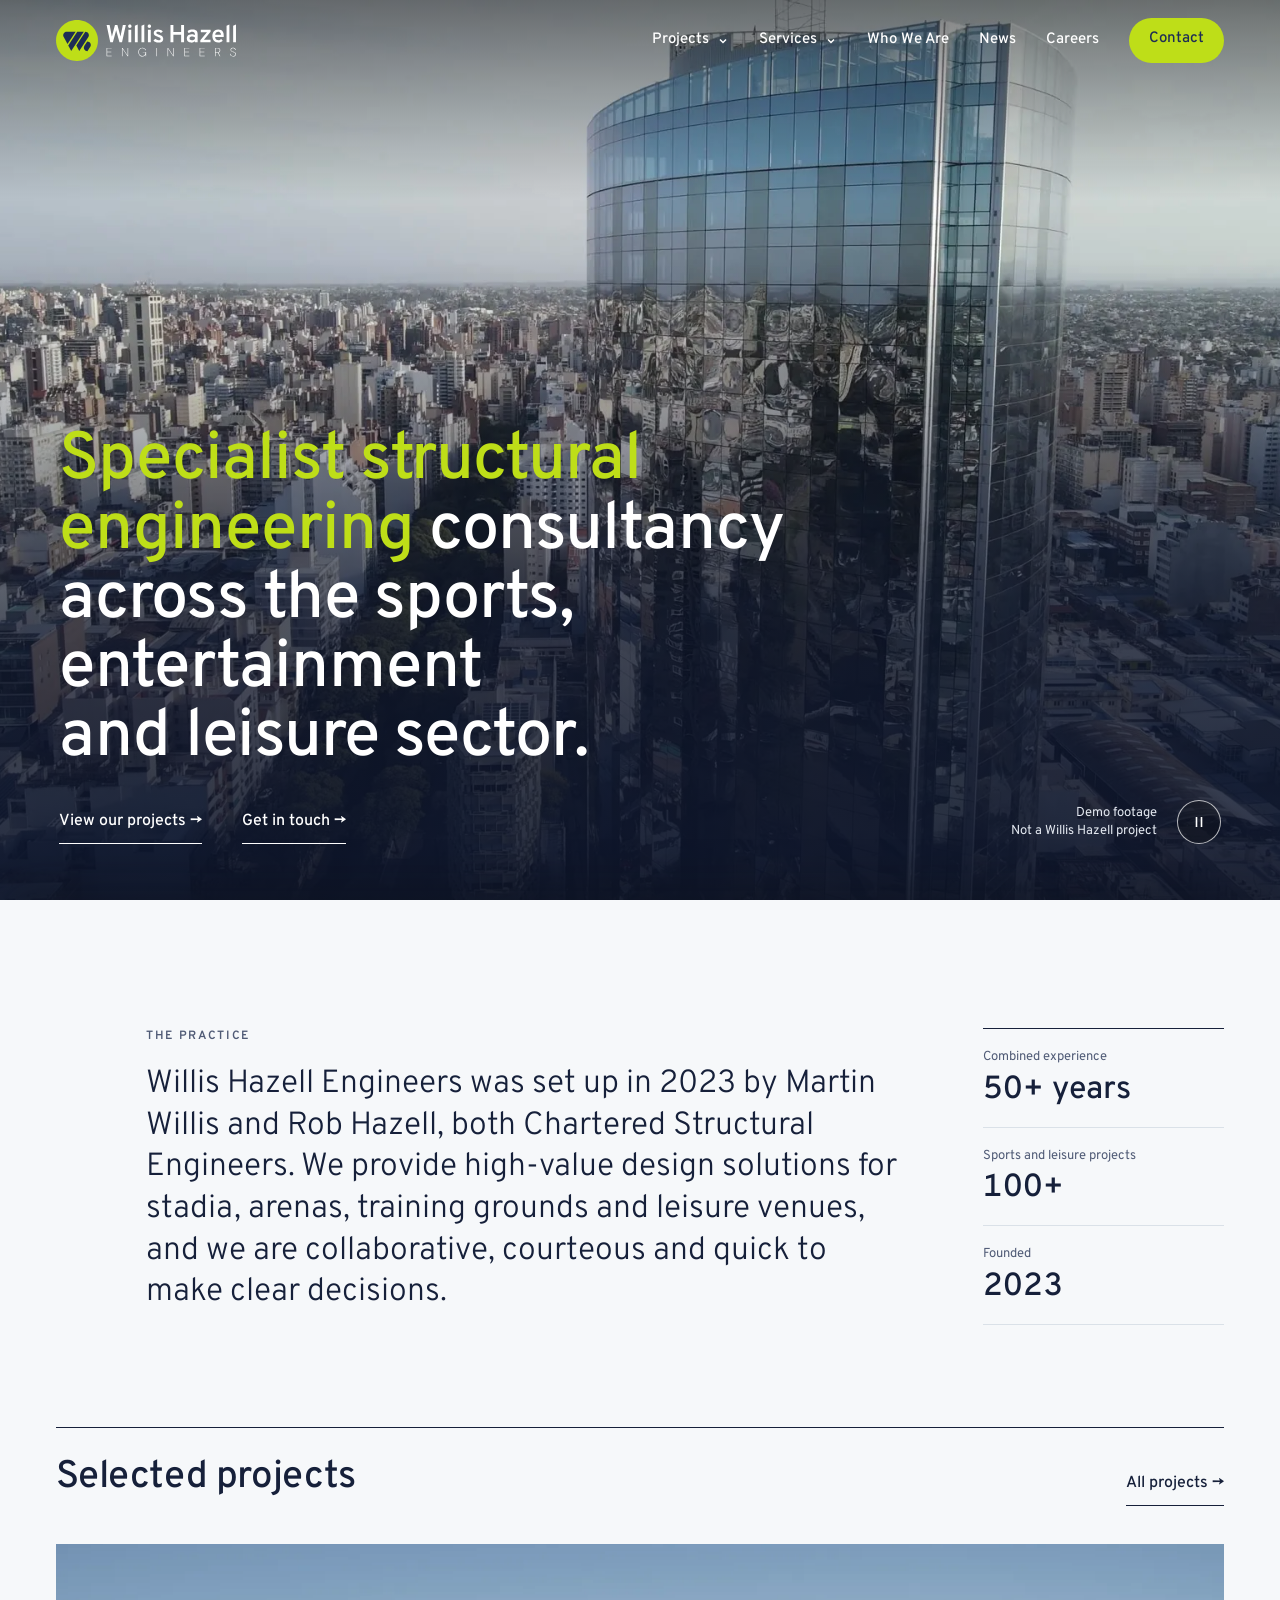
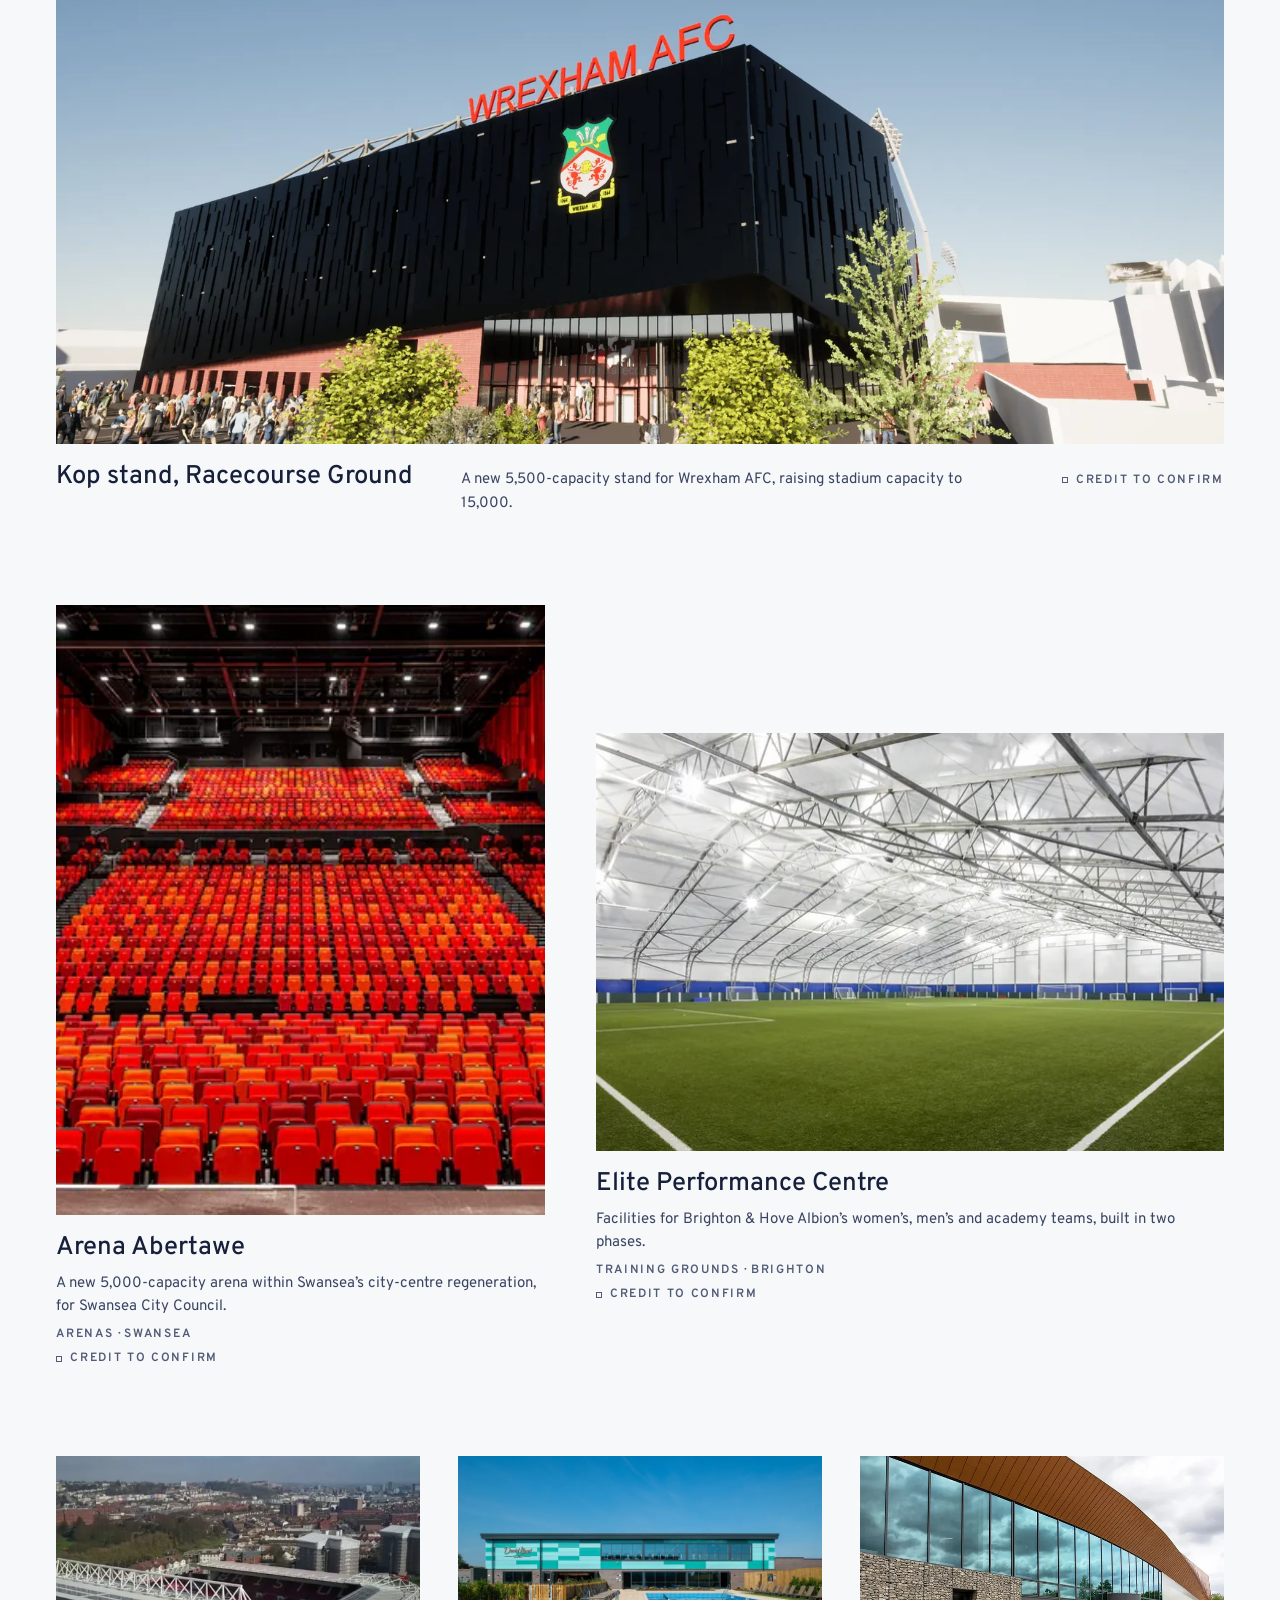
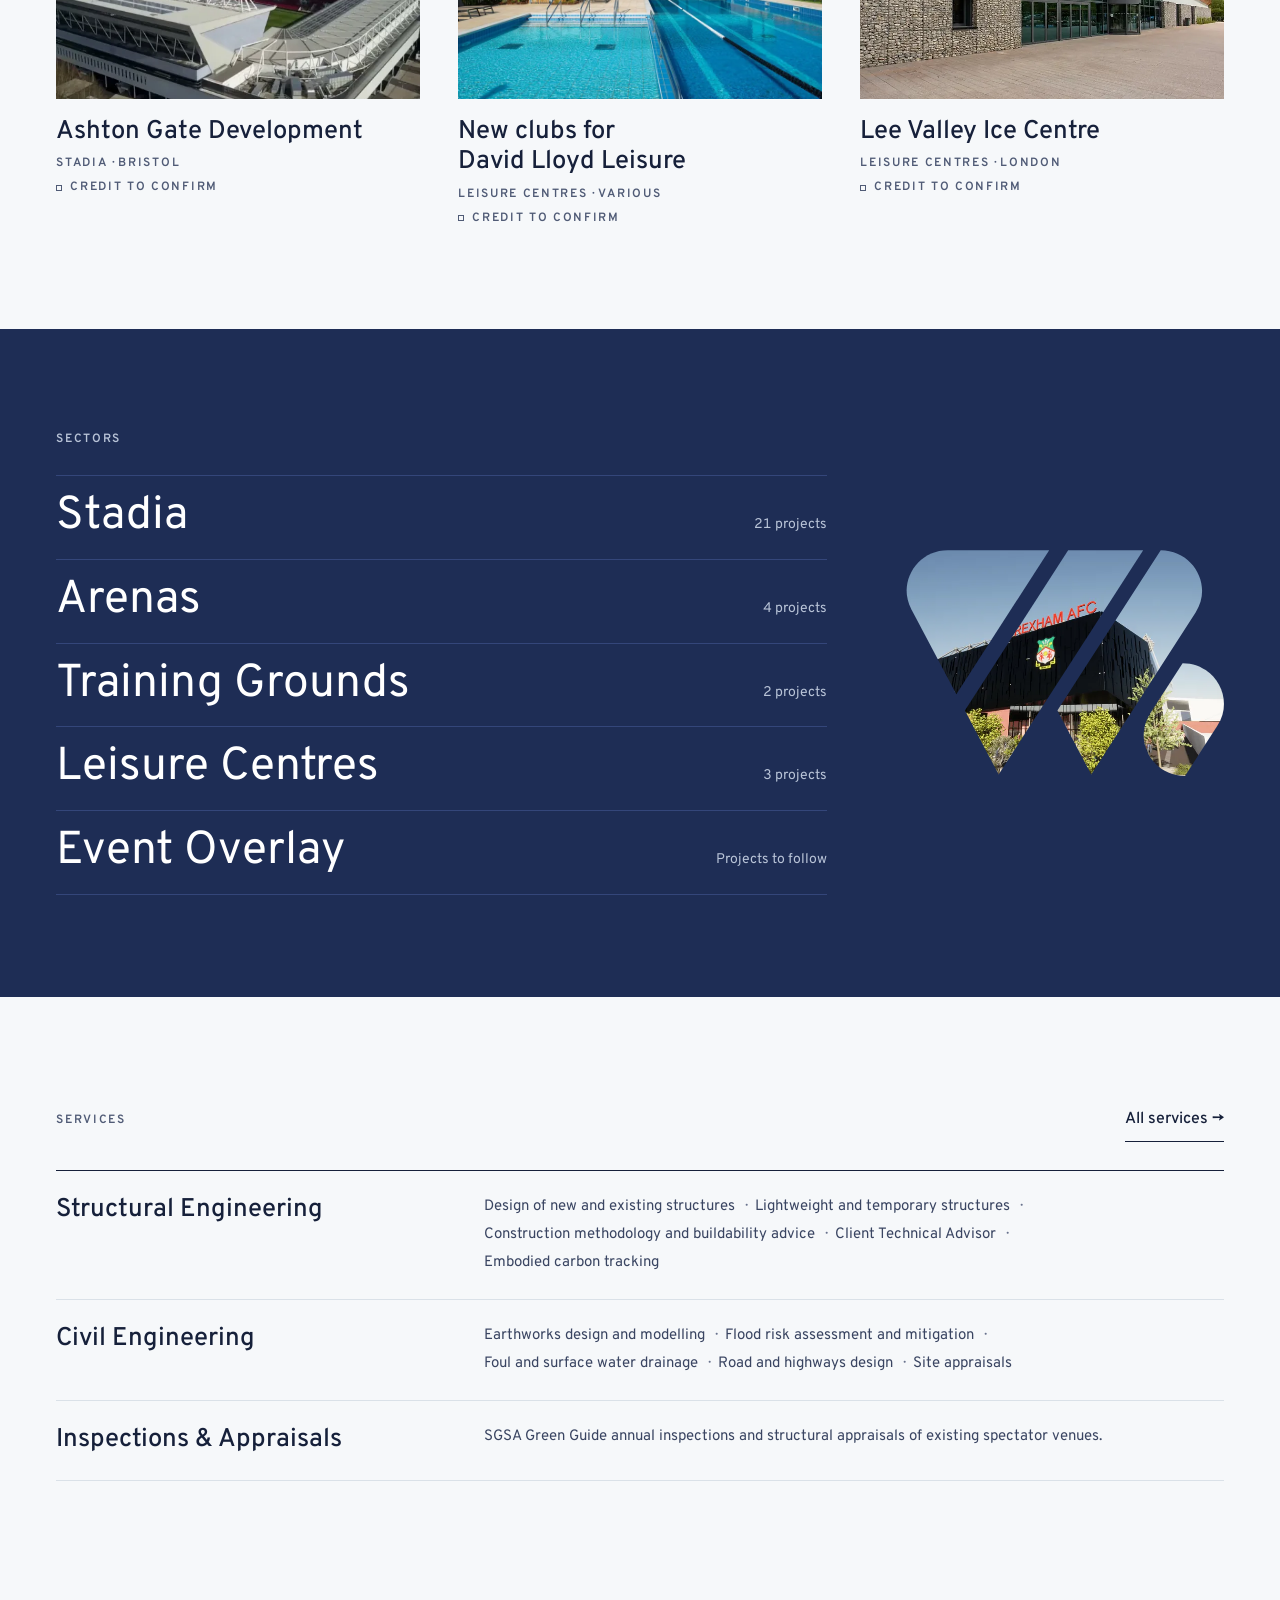
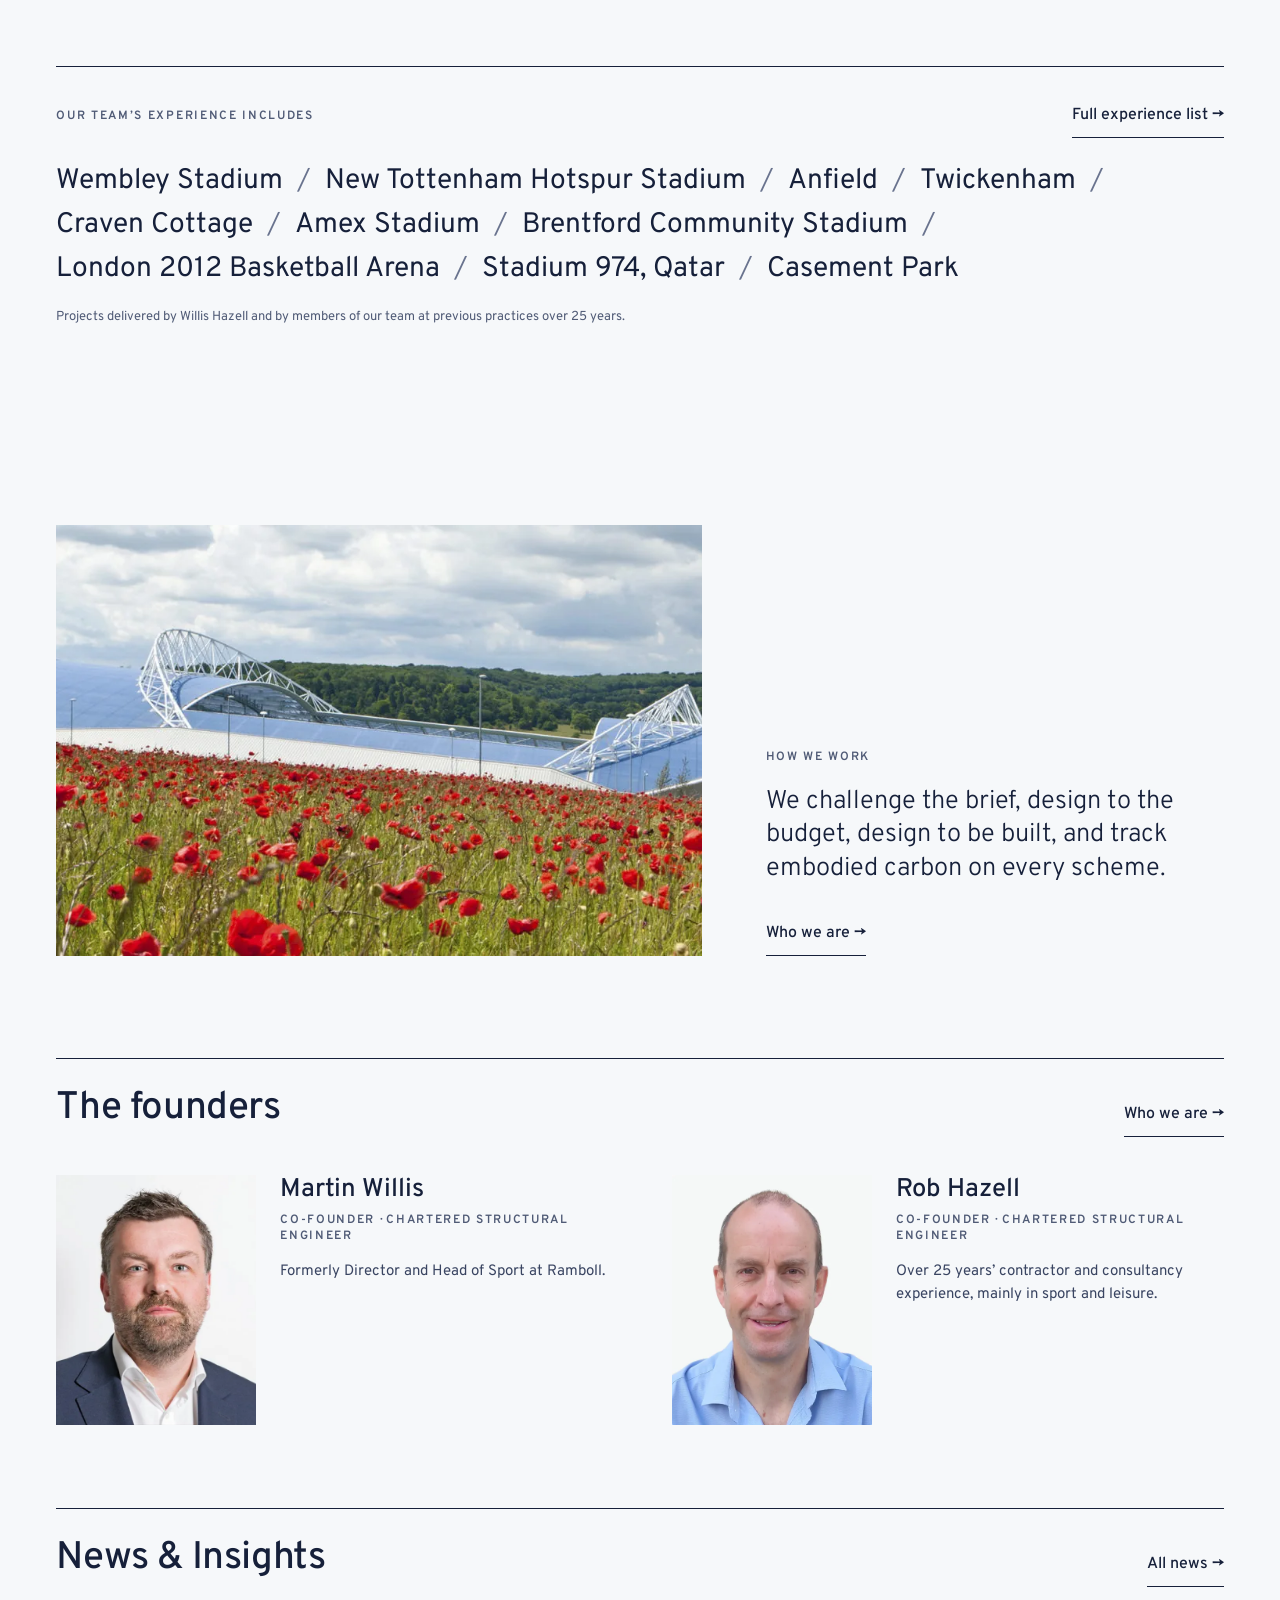
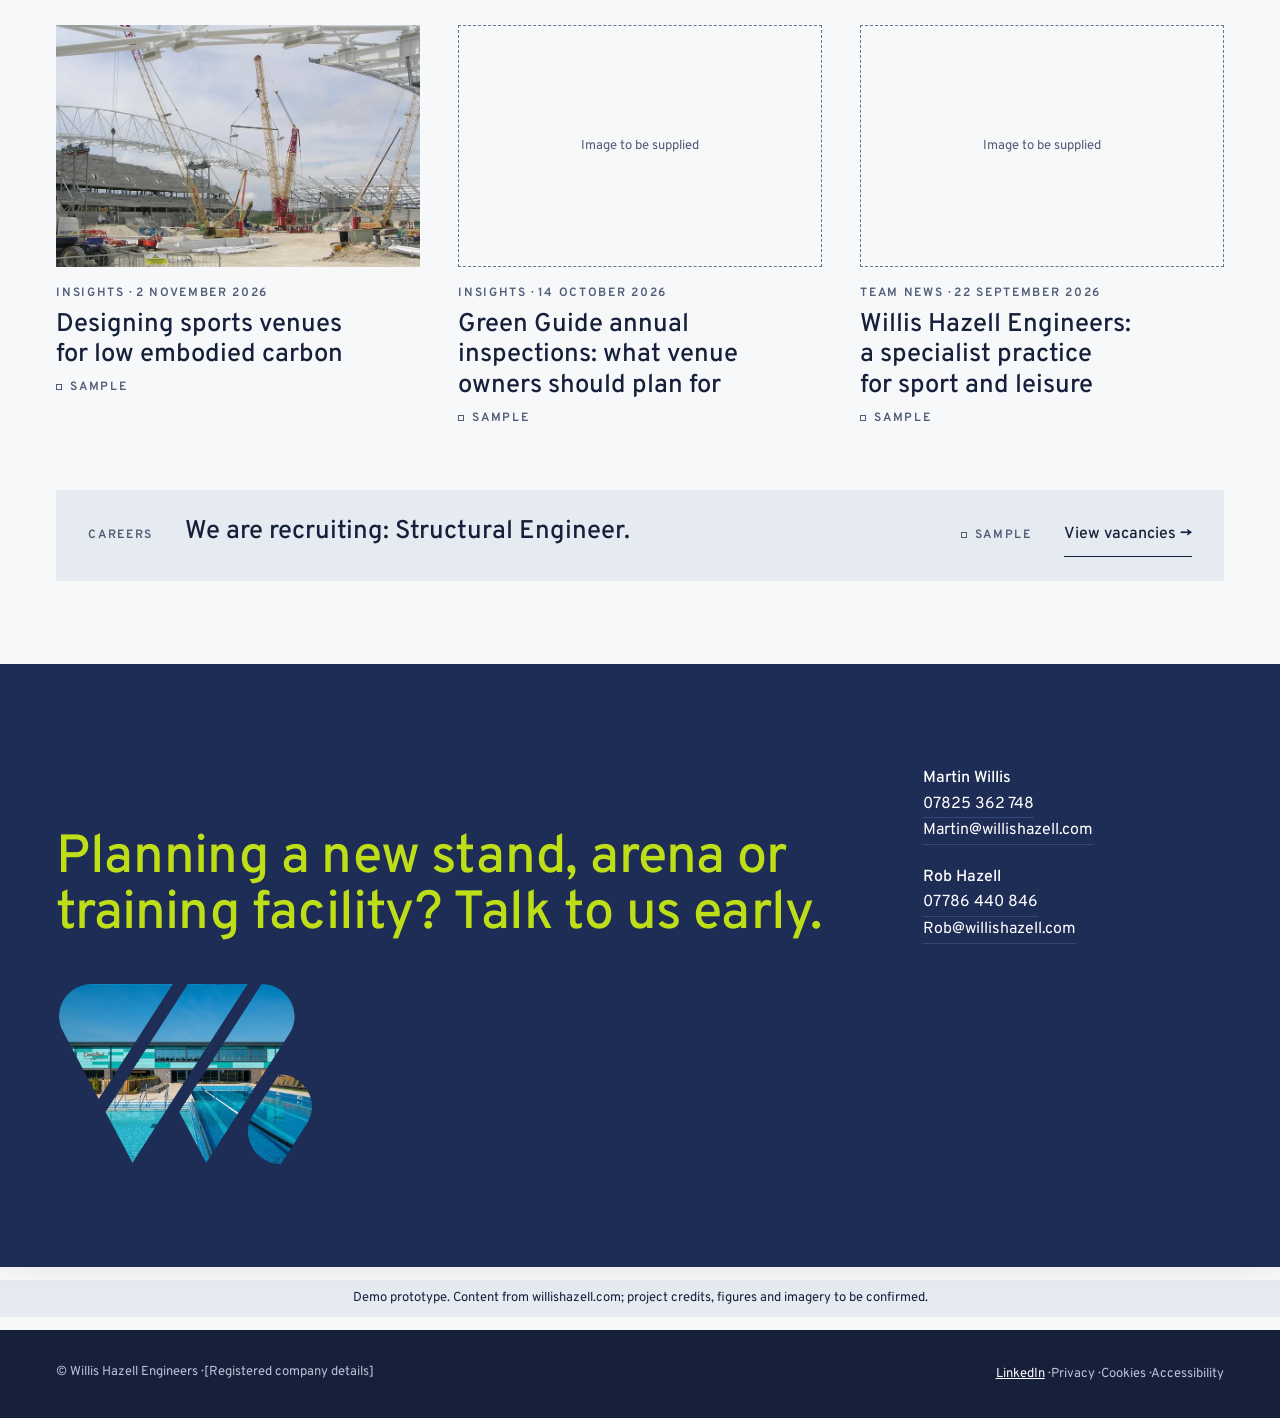
==== index.html @ 4aeeab7e "feat(brand): Overpass and brand palette refresh, with photo-through-the-W examples Brand review 001," ====
<!DOCTYPE html>
<html lang="en-GB">
<head>
<meta charset="utf-8">
<meta name="viewport" content="width=device-width, initial-scale=1">
<title>Willis Hazell Engineers — Structural engineering for sport, entertainment and leisure</title>
<meta name="description" content="Specialist structural engineering consultancy across the sports, entertainment and leisure sector.">
<meta name="robots" content="noindex">
<link rel="preconnect" href="https://fonts.googleapis.com"><link rel="preconnect" href="https://fonts.gstatic.com" crossorigin>
<link href="https://fonts.googleapis.com/css2?family=Overpass:wght@200;300;400;500;600&display=swap" rel="stylesheet">
<link rel="icon" href="data:,">
<link rel="stylesheet" href="css/site.css">
<link rel="preload" as="image" href="assets/img/hero-poster.webp" media="(min-width:701px)">
<link rel="preload" as="image" href="assets/img/hero-mobile-frame.webp" media="(max-width:700px)">
</head>
<body>
<a class="skip" href="#main">Skip to content</a>
<header class="site-header">
  <div class="wrap bar">
    <a class="logo" href="index.html" aria-label="Willis Hazell Engineers, home">
      <img class="on-light-logo" src="assets/img/logo-on-light.svg" alt="" width="180" height="41">
      <img class="on-dark-logo" src="assets/img/logo.svg" alt="" width="180" height="41">
    </a>
    <button class="menu-btn" type="button" aria-expanded="false" aria-controls="nav">Menu</button>
    <nav class="nav" id="nav" aria-label="Main">
      <div class="nav-group"><a class="nav-top" href="projects.html">Projects</a><button class="nav-sub-btn" type="button" aria-expanded="false" aria-controls="nav-projects"><span class="visually-hidden">Projects pages</span><svg aria-hidden="true" width="10" height="10" viewBox="0 0 10 10" fill="none" stroke="currentColor" stroke-width="1.5"><path d="M2 3.5 5 6.5 8 3.5"/></svg></button><ul class="nav-sub" id="nav-projects"><li><a href="projects.html">Projects</a></li><li><a href="projects-alt.html">Projects (alternative)</a></li></ul></div>
      <div class="nav-group"><a class="nav-top" href="services.html">Services</a><button class="nav-sub-btn" type="button" aria-expanded="false" aria-controls="nav-services"><span class="visually-hidden">Services pages</span><svg aria-hidden="true" width="10" height="10" viewBox="0 0 10 10" fill="none" stroke="currentColor" stroke-width="1.5"><path d="M2 3.5 5 6.5 8 3.5"/></svg></button><ul class="nav-sub" id="nav-services"><li><a href="services.html">Services</a></li><li><a href="services-alt.html">Services (alternative)</a></li></ul></div>
      <a href="about.html">Who We Are</a>
      <a href="news.html">News</a>
      <a href="careers.html">Careers</a>
      <a class="nav-cta" href="#contact">Contact</a>
    </nav>
  </div>
</header>

<main id="main">
  <!-- Hero: full-screen drone footage -->
  <section class="hero" aria-label="Introduction">
    <picture class="hero-still" aria-hidden="true">
      <source media="(min-width:701px)" srcset="assets/img/hero-poster.webp">
      <img src="assets/img/hero-mobile-frame.webp" alt="">
    </picture>
    <video muted loop playsinline preload="none" data-src="assets/video/hero.mp4" data-src-mobile="assets/video/hero-mobile.mp4" aria-hidden="true"></video>
    <div class="wrap hero-inner">
      <div class="hero-copy">
        <h1 class="display-hero"><span class="accent">Specialist structural engineering</span> consultancy across the sports, entertainment and leisure sector.</h1>
        <div class="hero-actions">
          <a class="tl" href="projects.html">View our projects →</a>
          <a class="tl" href="#contact">Get in touch →</a>
        </div>
      </div>
      <div class="hero-meta">
        <p>Demo footage<br>Not a Willis Hazell project</p>
        <button class="pause" type="button" aria-label="Pause background video"></button>
      </div>
    </div>
  </section>

  <!-- Everything after the hero scrolls up over it (the hero stays pinned) -->
  <div class="hero-cover">

  <!-- Practice statement -->
  <section class="sec-open wrap" aria-labelledby="practice-h">
    <div class="statement">
      <div class="lead">
        <h2 class="label" id="practice-h" style="margin-bottom:20px">The practice</h2>
        <p class="intro">Willis Hazell Engineers was set up in 2023 by Martin Willis and Rob Hazell, both Chartered Structural Engineers. We provide high-value design solutions for stadia, arenas, training grounds and leisure venues, and we are collaborative, courteous and quick to make clear decisions.</p>
      </div>
      <dl class="facts">
        <div><dt>Combined experience</dt><dd class="figure">50+ years</dd></div>
        <div><dt>Sports and leisure projects</dt><dd class="figure">100+</dd></div>
        <div><dt>Founded</dt><dd class="figure">2023</dd></div>
      </dl>
    </div>
  </section>

  <!-- Featured projects: editorial run -->
  <section class="wrap" style="padding-bottom:clamp(64px,8vw,120px)" aria-labelledby="featured-h">
    <div class="sec-head rule-top">
      <h2 class="heading-section" id="featured-h">Selected projects</h2>
      <a class="tl" href="projects.html">All projects →</a>
    </div>

    <a class="feature-lead" data-project="racecourse-ground-kop-stand" data-sizes="100vw">
      <div class="frame"></div>
      <div class="feature-meta">
        <h3 class="title-project">Kop stand, Racecourse Ground</h3>
        <p class="body-small">A new 5,500-capacity stand for Wrexham AFC, raising stadium capacity to 15,000.</p>
        <span data-credit></span>
      </div>
    </a>

    <div class="pair">
      <a data-project="arena-abertawe" data-sizes="(max-width:760px) 100vw, 40vw">
        <div class="frame ratio-45"></div>
        <div class="card-text">
          <h3 class="title-project">Arena Abertawe</h3>
          <p class="body-small">A new 5,000-capacity arena within Swansea’s city-centre regeneration, for Swansea City Council.</p>
          <p class="label">Arenas · Swansea</p>
          <span data-credit></span>
        </div>
      </a>
      <a data-project="brighton-elite-performance-centre" data-sizes="(max-width:760px) 100vw, 55vw">
        <div class="frame ratio-32"></div>
        <div class="card-text">
          <h3 class="title-project">Elite Performance Centre</h3>
          <p class="body-small">Facilities for Brighton &amp; Hove Albion’s women’s, men’s and academy teams, built in two phases.</p>
          <p class="label">Training Grounds · Brighton</p>
          <span data-credit></span>
        </div>
      </a>
    </div>

    <div class="trio">
      <a data-project="ashton-gate" data-sizes="(max-width:760px) 100vw, 30vw">
        <div class="frame ratio-32"></div>
        <div class="card-text"><h3 class="title-project">Ashton Gate Development</h3><p class="label">Stadia · Bristol</p><span data-credit></span></div>
      </a>
      <a data-project="david-lloyd-clubs" data-sizes="(max-width:760px) 100vw, 30vw">
        <div class="frame ratio-32"></div>
        <div class="card-text"><h3 class="title-project">New clubs for David Lloyd Leisure</h3><p class="label">Leisure Centres · Various</p><span data-credit></span></div>
      </a>
      <a data-project="lee-valley-ice-centre" data-sizes="(max-width:760px) 100vw, 30vw">
        <div class="frame ratio-32"></div>
        <div class="card-text"><h3 class="title-project">Lee Valley Ice Centre</h3><p class="label">Leisure Centres · London</p><span data-credit></span></div>
      </a>
    </div>
  </section>

  <!-- Sectors: navy band -->
  <section class="on-dark sec" aria-labelledby="sectors-h">
    <div class="wrap sectors">
      <div style="flex:999 1 520px;min-width:0">
        <h2 class="label" id="sectors-h" style="margin-bottom:28px">Sectors</h2>
        <ul class="sector-list">
          <li><a href="projects.html?sector=stadia" data-img="wrexham-kop" data-alt="Visualisation of the new Kop stand, Wrexham">Stadia <span data-sector-count="Stadia"></span></a></li>
          <li><a href="projects.html?sector=arenas" data-img="arena-abertawe" data-alt="Arena Abertawe auditorium">Arenas <span data-sector-count="Arenas"></span></a></li>
          <li><a href="projects.html?sector=training-grounds" data-img="brighton-epc" data-alt="Indoor pitch at Brighton &amp; Hove Albion's Elite Performance Centre">Training Grounds <span data-sector-count="Training Grounds"></span></a></li>
          <li><a href="projects.html?sector=leisure-centres" data-img="david-lloyd" data-alt="Outdoor pool at a David Lloyd club">Leisure Centres <span data-sector-count="Leisure Centres"></span></a></li>
          <li><a href="projects.html?sector=event-overlay">Event Overlay <span data-sector-count="Event Overlay"></span></a></li>
        </ul>
      </div>
      <div class="sector-image w-photo"><img src="assets/img/wrexham-kop-800.webp" alt="Visualisation of the new Kop stand, Wrexham" loading="lazy"></div>
    </div>
  </section>

  <!-- Services -->
  <section id="services" class="sec wrap" aria-labelledby="services-h">
    <div class="svc-home-head"><h2 class="label" id="services-h">Services</h2><a class="tl" href="services.html">All services →</a></div>
    <div class="rows">
      <div class="row">
        <h3 class="title-project"><a href="service.html?s=structural-engineering">Structural Engineering</a></h3>
        <ul><li>Design of new and existing structures</li><li>Lightweight and temporary structures</li><li>Construction methodology and buildability advice</li><li>Client Technical Advisor</li><li>Embodied carbon tracking</li></ul>
      </div>
      <div class="row">
        <h3 class="title-project"><a href="service.html?s=civil-engineering">Civil Engineering</a></h3>
        <ul><li>Earthworks design and modelling</li><li>Flood risk assessment and mitigation</li><li>Foul and surface water drainage</li><li>Road and highways design</li><li>Site appraisals</li></ul>
      </div>
      <div class="row">
        <h3 class="title-project"><a href="service.html?s=inspections-appraisals">Inspections &amp; Appraisals</a></h3>
        <p class="body-small" style="margin:0">SGSA Green Guide annual inspections and structural appraisals of existing spectator venues.</p>
      </div>
    </div>
  </section>

  <!-- Team experience strip -->
  <section class="sec-compact wrap" aria-labelledby="exp-h">
    <div class="sec-head rule-top" style="margin-bottom:24px">
      <h2 class="label" id="exp-h">Our team’s experience includes</h2>
      <a class="tl" href="projects.html?type=experience-list">Full experience list →</a>
    </div>
    <ul class="names">
      <li>Wembley Stadium</li><li>New Tottenham Hotspur Stadium</li><li>Anfield</li><li>Twickenham</li><li>Craven Cottage</li><li>Amex Stadium</li><li>Brentford Community Stadium</li><li>London 2012 Basketball Arena</li><li>Stadium 974, Qatar</li><li>Casement Park</li>
    </ul>
    <p class="caption" style="margin-top:20px">Projects delivered by Willis Hazell and by members of our team at previous practices over 25 years.</p>
  </section>

  <!-- People -->
  <section class="sec wrap" aria-labelledby="people-h">
    <div class="split">
      <div class="frame ratio-32"><img src="assets/img/amex-poppies-1600.webp" width="1600" height="550" alt="A stadium roof rising beyond a field of poppies" loading="lazy" style="object-position:50% 60%"></div>
      <div>
        <h2 class="label" id="people-h" style="margin-bottom:20px">How we work</h2>
        <p class="intro" style="font-size:clamp(22px,2vw,28px);margin-bottom:28px">We challenge the brief, design to the budget, design to be built, and track embodied carbon on every scheme.</p>
        <a class="tl" href="about.html">Who we are →</a>
      </div>
    </div>
  </section>

  <!-- Team highlight (REQ-001 proposal) -->
  <section class="sec-compact wrap" aria-labelledby="team-home-h" style="padding-top:0">
    <div class="sec-head rule-top"><h2 class="heading-section" id="team-home-h">The founders</h2><a class="tl" href="about.html">Who we are →</a></div>
    <div class="founders">
      <article class="founder">
        <div class="frame"><img src="assets/img/martin-willis-548.webp" alt="Martin Willis" loading="lazy"></div>
        <div>
          <h3 class="title-project">Martin Willis</h3>
          <p class="label" style="margin:6px 0 16px">Co-founder · Chartered Structural Engineer</p>
          <p class="body-small">Formerly Director and Head of Sport at Ramboll.</p>
        </div>
      </article>
      <article class="founder">
        <div class="frame"><img src="assets/img/rob-hazell-527.webp" alt="Rob Hazell" loading="lazy"></div>
        <div>
          <h3 class="title-project">Rob Hazell</h3>
          <p class="label" style="margin:6px 0 16px">Co-founder · Chartered Structural Engineer</p>
          <p class="body-small">Over 25 years’ contractor and consultancy experience, mainly in sport and leisure.</p>
        </div>
      </article>
    </div>
  </section>

  <!-- News: three most recent articles, and a careers prompt only while a vacancy is open -->
  <section class="sec-compact wrap" aria-labelledby="news-home-h" style="padding-top:0">
    <div class="sec-head rule-top"><h2 class="heading-section" id="news-home-h">News &amp; Insights</h2><a class="tl" href="news.html">All news →</a></div>
    <ul class="news-trio" id="home-news"></ul>
    <div class="careers-prompt" id="home-careers" hidden></div>
  </section>

  <!-- Contact -->
  <section id="contact" class="on-dark sec" aria-labelledby="contact-h">
    <div class="wrap contact-band">
      <h2 class="display-hero" id="contact-h" style="font-size:clamp(34px,4.2vw,60px)">Planning a new stand, arena or training facility? Talk to us early.</h2>
      <div class="people-contacts">
        <p><strong style="font-weight:500">Martin Willis</strong><br><a href="tel:+447825362748">07825 362 748</a><br><a href="mailto:Martin@willishazell.com">Martin@willishazell.com</a></p>
        <p><strong style="font-weight:500">Rob Hazell</strong><br><a href="tel:+447786440846">07786 440 846</a><br><a href="mailto:Rob@willishazell.com">Rob@willishazell.com</a></p>
      </div>
    </div>
  </section>

  </div><!-- /.hero-cover -->
</main>

<p class="demo-note">Demo prototype. Content from willishazell.com; project credits, figures and imagery to be confirmed.</p>
<footer class="site-footer">
  <div class="wrap">
    <span>© Willis Hazell Engineers · [Registered company details]</span>
    <span><a href="https://www.linkedin.com/company/willis-hazell-engineers/">LinkedIn</a> · Privacy · Cookies · Accessibility</span>
  </div>
</footer>
<script src="js/data.js"></script>
<script src="js/photography.js"></script>
<script src="js/editorial.js"></script>
<script src="js/site.js"></script>
</body>
</html>
---- css/site.css ----
/* Willis Hazell — prototype stylesheet. Tokens mirror design-system/tokens.json. */
:root{
  /* Brand refresh (QA brand review 001): Willis Hazell brand guide 2023 — Overpass; navy #1E2D55 and lime #BEDE18
     primary; neutrals are cool greys built from brand grey #DAE1E8 (replacing the earlier warm stone palette). */
  --paper:#F6F8FA; --paper-raised:#FFFFFF; --ink:#16203A; --ink-soft:#3A4562;
  --stone-600:#505B76; --stone-500:#69738E; --stone-200:#DAE1E8;
  --navy:#1E2D55; --navy-tint:#E6EBF2; --lime:#BEDE18;
  --on-dark:#FFFFFF; --on-dark-muted:#B8C3D7; --rule-dark:#34467A;
  /* Brand secondary colours (guide p.7), for accents only */
  --brand-blue:#0082D4; --brand-sky:#99CAEB; --brand-purple:#763CBC; --brand-yellow:#FEDA00; --brand-grey:#DAE1E8;
  --error:#A3311F;
  /* One family per the brand guide. --serif is kept as a name so existing rules switch with it. */
  --serif:"Overpass","Helvetica Neue",Arial,sans-serif;
  --sans:"Overpass","Helvetica Neue",Arial,sans-serif;
  --margin:clamp(16px,4.4vw,64px);
  --fast:160ms; --reveal:600ms;
  color-scheme:light;
}
*,*::before,*::after{box-sizing:border-box}
html{-webkit-text-size-adjust:100%}
body{margin:0;background:var(--paper);color:var(--ink);font-family:var(--sans);font-size:17px;line-height:1.6;text-rendering:optimizeLegibility}
img,video{display:block;max-width:100%}
a{color:inherit}
:focus-visible{outline:2px solid var(--navy);outline-offset:3px}
.on-dark :focus-visible,.hero :focus-visible{outline-color:var(--lime)}
h1,h2,h3{text-wrap:balance}
.skip{position:absolute;left:-999px;top:8px;background:var(--ink);color:var(--paper);padding:10px 16px;z-index:100}
.skip:focus{left:8px}
.visually-hidden{position:absolute!important;width:1px;height:1px;overflow:hidden;clip:rect(0 0 0 0);white-space:nowrap}
.wrap{padding-inline:var(--margin);max-width:1440px;margin-inline:auto}

/* Type */
.serif{font-family:var(--serif)}
.display-hero{font-family:var(--serif);font-weight:500;font-size:clamp(36px,5.2vw,76px);line-height:1.04;letter-spacing:-.015em;margin:0}
.heading-page{font-family:var(--serif);font-weight:500;font-size:clamp(34px,4.2vw,56px);line-height:1.08;letter-spacing:-.015em;margin:0}
.heading-section{font-family:var(--serif);font-weight:500;font-size:clamp(30px,3vw,40px);line-height:1.12;letter-spacing:-.01em;margin:0}
.intro{font-family:var(--serif);font-weight:300;font-size:clamp(24px,2.5vw,34px);line-height:1.3;margin:0}
.title-project{font-family:var(--serif);font-weight:500;font-size:clamp(24px,2vw,28px);line-height:1.2;margin:0}
.figure{font-family:var(--serif);font-weight:500;font-size:clamp(28px,2.5vw,34px);line-height:1.15;font-variant-numeric:tabular-nums}
.label{font-size:12px;font-weight:600;letter-spacing:.14em;text-transform:uppercase;line-height:1.35;color:var(--stone-600);margin:0}
.on-dark .label{color:var(--on-dark-muted)}
.body-small{font-size:15px;line-height:1.55;color:var(--ink-soft)}
.caption{font-size:13px;line-height:1.45;color:var(--stone-600)}
.measure{max-width:680px}

/* Links */
.tl{display:inline-block;font-size:16px;font-weight:500;text-decoration:none;padding:8px 0;border-bottom:1px solid currentColor;transition:color var(--fast),border-color var(--fast)}
.tl:hover{color:var(--navy)}
.on-dark .tl:hover,.hero .tl:hover{color:var(--on-dark);border-bottom-width:2px;padding-bottom:7px}
.inline-link{text-decoration:underline;text-underline-offset:3px;text-decoration-thickness:1px}
.inline-link:hover{color:var(--navy)}
.btn{font:500 16px/1 var(--sans);height:48px;padding:0 24px;border-radius:2px;cursor:pointer;border:1px solid var(--ink);background:var(--ink);color:var(--paper);transition:background var(--fast),border-color var(--fast)}
.btn:hover{background:var(--navy);border-color:var(--navy)}
.btn.secondary{background:transparent;color:var(--ink);border-color:var(--stone-500)}
.btn.secondary:hover{border-color:var(--ink)}

/* Header */
.site-header{position:sticky;top:0;z-index:50;background:var(--paper);border-bottom:1px solid var(--stone-200);transition:background var(--fast),border-color var(--fast)}
.site-header .bar{display:flex;align-items:center;justify-content:space-between;gap:16px 40px;padding-block:18px}
.logo{display:block;width:180px;height:auto}
.logo img{width:100%;height:auto}
.logo .on-dark-logo{display:none}
.nav{display:flex;flex-wrap:wrap;gap:4px 30px;font-size:15px;font-weight:500}
.nav a{text-decoration:none;padding:10px 0;border-bottom:1px solid transparent}
.nav a:hover{color:var(--navy);border-bottom-color:currentColor}
.nav a[aria-current="page"]{border-bottom-color:currentColor}
.menu-btn{display:none;background:none;border:0;font:500 16px var(--sans);color:inherit;min-height:44px;padding:0 0 0 12px;cursor:pointer}
/* Over the hero: transparent, white wordmark */
.site-header.over-hero{position:fixed;left:0;right:0;background:transparent;border-bottom-color:transparent;color:#fff}
.site-header.over-hero .logo .on-dark-logo{display:block}
.site-header.over-hero .logo .on-light-logo{display:none}
.site-header.over-hero .nav a:hover{color:#fff}
.site-header.over-hero :focus-visible{outline-color:var(--lime)}
.site-header.over-hero.scrolled{background:var(--paper);color:var(--ink);border-bottom-color:var(--stone-200)}
.site-header.over-hero.scrolled .logo .on-dark-logo{display:none}
.site-header.over-hero.scrolled .logo .on-light-logo{display:block}
.site-header.over-hero.scrolled .nav a:hover{color:var(--navy)}
.site-header.over-hero.scrolled :focus-visible{outline-color:var(--navy)}
@media (max-width:900px){
  .menu-btn{display:block}
  .nav{display:none;position:fixed;inset:0;top:0;background:var(--navy);color:var(--on-dark);flex-direction:column;gap:0;padding:96px var(--margin) 32px;font-family:var(--serif);font-size:34px;font-weight:500;z-index:-1}
  .nav a{padding:12px 0;border-bottom:1px solid var(--rule-dark)}
  .nav a:hover{color:var(--on-dark)}
  .menu-open .nav{display:flex}
  .menu-open .menu-btn{color:var(--on-dark)}
  /* A11Y-001: logo stays visible on the navy menu, using the white-wordmark variant in every header state */
  .site-header.menu-open .logo .on-dark-logo,.site-header.over-hero.scrolled.menu-open .logo .on-dark-logo{display:block}
  .site-header.menu-open .logo .on-light-logo,.site-header.over-hero.scrolled.menu-open .logo .on-light-logo{display:none}
  .site-header.menu-open :focus-visible,.site-header.over-hero.scrolled.menu-open :focus-visible{outline-color:var(--lime)}
}

/* Hero (home) */
.hero{position:relative;height:100svh;min-height:600px;max-height:1100px;color:#fff;overflow:hidden;display:flex;flex-direction:column;justify-content:flex-end;background:var(--navy)}
.hero video,.hero .hero-still,.hero .hero-still img{position:absolute;inset:0;width:100%;height:100%;object-fit:cover}
.hero video{opacity:0;transition:opacity 400ms}
/* Hero parallax: the hero stays pinned under the header while the rest of the page scrolls up over it.
   Off when reduced motion is requested (normal scrolling). */
.hero-cover{position:relative;z-index:1;background:var(--paper);box-shadow:0 -18px 40px rgba(16,17,16,.22)}
@media (prefers-reduced-motion:no-preference){.hero{position:sticky;top:0;z-index:0}}
.hero video.is-playing{opacity:1}
.hero::before{content:"";position:absolute;inset:0 0 auto;height:200px;background:linear-gradient(to bottom,rgba(16,17,16,.55),rgba(16,17,16,0));z-index:1}
.hero::after{content:"";position:absolute;inset:auto 0 0;height:min(640px,82%);background:linear-gradient(to top,rgba(14,22,45,.9),rgba(14,22,45,.72) 45%,rgba(14,22,45,0));z-index:1}
.hero-inner{position:relative;z-index:2;display:flex;flex-wrap:wrap;align-items:flex-end;justify-content:space-between;gap:24px 32px;padding-bottom:clamp(32px,5vw,56px)}
.hero-copy{flex:1 1 560px;max-width:920px}
.hero .display-hero{margin-bottom:28px}
.hero-actions{display:flex;flex-wrap:wrap;gap:4px 40px}
.hero-meta{display:flex;align-items:center;gap:20px}
.hero-meta p{margin:0;font-size:13px;line-height:1.4;color:#E3E8F0;text-align:right}
.pause{width:44px;height:44px;border-radius:50%;border:1px solid rgba(255,255,255,.7);background:rgba(16,17,16,.25);color:#fff;display:grid;place-items:center;cursor:pointer;padding:0;flex:none}
@media (prefers-reduced-motion:reduce){
  .hero video{display:none}
  .pause{display:none}
}
@media (max-width:700px){.hero-meta p{text-align:left}}

/* Sections */
section{scroll-margin-top:80px}
.sec{padding-block:clamp(64px,8vw,120px)}
.sec-open{padding-block:clamp(80px,10vw,160px) clamp(64px,8vw,120px)}
.sec-compact{padding-block:clamp(56px,6.5vw,96px)}
.rule-top{border-top:1px solid var(--ink)}
.on-dark{background:var(--navy);color:var(--on-dark)}
.on-ink{background:var(--ink);color:var(--on-dark)}
.sec-head{display:flex;flex-wrap:wrap;justify-content:space-between;align-items:baseline;gap:12px 24px;padding-top:28px;margin-bottom:clamp(28px,3vw,40px)}

/* Practice statement */
.statement{display:flex;flex-wrap:wrap;gap:48px clamp(32px,6vw,120px)}
.statement .lead{flex:999 1 560px;min-width:0;max-width:900px;padding-left:clamp(0px,7vw,112px)}
@media (max-width:700px){.statement .lead{padding-left:0}}
.facts{flex:1 1 240px;margin:0;border-top:1px solid var(--ink);align-self:flex-start;font-variant-numeric:tabular-nums}
.facts div{padding:18px 0;border-bottom:1px solid var(--stone-200)}
.facts dt{font-size:13px;color:var(--stone-600)}
.facts dd{margin:4px 0 0}

/* Featured run */
.feature-lead{display:block;text-decoration:none}
.frame{overflow:hidden;background:var(--stone-500)}
.frame img{width:100%;height:100%;object-fit:cover;transition:transform var(--reveal) ease}
a:hover .frame img{transform:scale(1.03)}
.feature-lead .frame{aspect-ratio:21/9}
.feature-meta{display:flex;flex-wrap:wrap;gap:6px 48px;align-items:baseline;padding-top:18px}
.feature-meta .body-small{flex:1 1 320px;max-width:560px;margin:0}
.pair{display:flex;flex-wrap:wrap;gap:48px clamp(24px,4vw,64px);margin-top:clamp(56px,7vw,96px);align-items:flex-start}
.pair > a{text-decoration:none;min-width:0}
.pair > a:first-child{flex:5 1 340px}
.pair > a:last-child{flex:7 1 420px;margin-top:clamp(0px,10vw,180px)}
.ratio-45{aspect-ratio:4/5}.ratio-32{aspect-ratio:3/2}.ratio-169{aspect-ratio:16/9}
.card-text{padding-top:18px;display:flex;flex-direction:column;gap:8px}
.card-text p{margin:0}
a:hover .title-project{color:var(--navy)}
.trio{display:grid;grid-template-columns:repeat(auto-fit,minmax(260px,1fr));gap:40px clamp(24px,3vw,48px);margin-top:clamp(56px,7vw,96px)}
.trio > a{text-decoration:none}

/* Page-level credit notice (DESIGN-001 proposal) */
.credit-note{margin:20px 0 0;padding:12px 16px;border:1px solid var(--stone-200);background:var(--paper-raised);font-size:14px;line-height:1.5;color:var(--stone-600);max-width:900px}
/* Credit tag */
.credit{display:inline-flex;align-items:center;gap:8px;font-size:12px;font-weight:600;letter-spacing:.14em;text-transform:uppercase;line-height:1.35}
.credit::before{content:"";width:6px;height:6px;border:1px solid currentColor}
.credit.wh::before{background:currentColor}
.credit.tbc{color:var(--stone-600)}
.on-dark .credit.tbc{color:var(--lime)}

/* Sectors band */
.sectors{display:flex;flex-wrap:wrap;gap:48px clamp(32px,6vw,96px)}
.sector-list{flex:999 1 520px;min-width:0;list-style:none;margin:0;padding:0;border-top:1px solid var(--rule-dark)}
.sector-list li{border-bottom:1px solid var(--rule-dark)}
.sector-list a{display:flex;justify-content:space-between;align-items:baseline;gap:16px;padding:16px 0;text-decoration:none;font-family:var(--serif);font-size:clamp(32px,3.6vw,52px);line-height:1.1}
.sector-list a span{font-family:var(--sans);font-size:14px;color:var(--on-dark-muted);font-variant-numeric:tabular-nums;white-space:nowrap}
.sector-list a:hover span,.sector-list a:focus-visible span{color:var(--lime)}
.sector-image{flex:1 1 320px;align-self:flex-start;aspect-ratio:4/5;background:#2A3963;overflow:hidden}
.sector-image img{width:100%;height:100%;object-fit:cover;transition:opacity 300ms}
@media (max-width:760px){.sector-image{display:none}}

/* Ruled rows (services etc) */
.rows{border-top:1px solid var(--ink)}
.row{display:flex;flex-wrap:wrap;gap:8px 48px;padding:24px 0;border-bottom:1px solid var(--stone-200)}
.row > :first-child{flex:0 1 380px}
.row > :last-child{flex:1 1 360px;max-width:640px}
.row ul{margin:0;padding:0;list-style:none;display:flex;flex-wrap:wrap;gap:4px 0}
.row li{font-size:15px;color:var(--ink-soft)}
.row li:not(:last-child)::after{content:"·";margin:0 10px;color:var(--stone-500)}

/* Experience names strip */
.names{display:flex;flex-wrap:wrap;gap:6px 0;font-family:var(--serif);font-size:clamp(22px,2.2vw,30px);line-height:1.35;margin:0;padding:0;list-style:none}
.names li:not(:last-child)::after{content:"/";margin:0 14px;color:var(--stone-500);font-weight:300}

/* People split */
.split{display:flex;flex-wrap:wrap;gap:40px clamp(32px,5vw,80px);align-items:flex-end}
.split > .frame{flex:7 1 480px}
.split > div:last-child{flex:5 1 340px;max-width:500px}

/* Contact band */
.contact-band{display:flex;flex-wrap:wrap;gap:40px 80px;align-items:flex-end}
.contact-band h2{flex:999 1 560px}
.people-contacts{flex:1 1 300px;display:grid;gap:20px;font-size:16px}
.people-contacts p{margin:0}
.people-contacts a{text-decoration:none;border-bottom:1px solid var(--rule-dark)}
.people-contacts a:hover{border-bottom-color:var(--lime)}
/* A11Y-002: at least 24x24px tap targets (inline-block takes the 1.6 line-height) */
.people-contacts a{display:inline-block}

/* Footer */
.site-footer{background:var(--ink);color:var(--on-dark-muted);font-size:13px}
.site-footer .wrap{display:flex;flex-wrap:wrap;justify-content:space-between;gap:12px 32px;padding-block:32px}
.site-footer a{color:var(--on-dark);display:inline-block;padding-block:2px}
.demo-note{background:var(--navy-tint);color:var(--ink);font-size:13px;text-align:center;padding:8px var(--margin)}

/* Page header (inner pages) */
.page-head{padding-block:clamp(56px,7vw,104px) clamp(32px,4vw,56px)}
.page-head .intro{margin-top:24px;max-width:860px}
.crumbs{font-size:13px;color:var(--stone-600);margin:0 0 20px}
.crumbs a{text-decoration:none}.crumbs a:hover{text-decoration:underline}

/* Projects archive */
.filters{border-top:1px solid var(--ink);padding-top:20px}
.filters form{display:flex;flex-wrap:wrap;gap:24px 56px}
.filters fieldset{border:0;margin:0;padding:0;min-width:0}
.filters legend{padding:0;margin-bottom:8px}
.opts{display:flex;flex-wrap:wrap;gap:0 20px}
.filters fieldset.sector .opts{max-width:560px}
.opt{display:flex;align-items:center;gap:10px;font-size:15px;min-height:36px;cursor:pointer}
.opt input{appearance:none;width:14px;height:14px;border:1px solid var(--stone-500);margin:0;display:grid;place-content:center;flex:none;cursor:pointer}
.opt input:checked{background:var(--navy);border-color:var(--navy)}
.opt input:checked::after{content:"";width:6px;height:6px;background:var(--paper)}
.opt .n{color:var(--stone-600);font-variant-numeric:tabular-nums}
.search{display:flex;flex-direction:column;gap:8px;flex:1 1 240px;max-width:360px}
.search input{height:44px;border:1px solid var(--stone-500);border-radius:2px;background:var(--paper-raised);padding:0 12px;font:inherit;font-size:16px;color:var(--ink)}
.search input:focus-visible{outline:2px solid var(--navy);outline-offset:0;border-color:var(--navy)}
.status{display:flex;flex-wrap:wrap;align-items:center;gap:10px 18px;margin-top:20px;padding:16px 0;border-top:1px solid var(--stone-200);border-bottom:1px solid var(--stone-200)}
.status .count{margin:0;font-weight:500}
.chip{display:inline-flex;align-items:center;background:var(--navy-tint);font-size:14px;padding:0 0 0 10px}
.chip button{width:36px;height:36px;border:0;background:transparent;font-size:18px;line-height:1;cursor:pointer;color:var(--ink)}
.clear{background:none;border:0;font:500 15px var(--sans);color:var(--ink);text-decoration:underline;text-underline-offset:3px;cursor:pointer;padding:8px 0}
.results{display:grid;grid-template-columns:repeat(auto-fill,minmax(260px,1fr));gap:48px clamp(24px,3vw,40px);padding:40px 0 24px;list-style:none;margin:0}
.results > li{min-width:0}
.results a{text-decoration:none}
.results .wide{grid-column:span 2}
@media (max-width:620px){.results .wide{grid-column:auto}}
/* Projects archive: featured case studies span two columns at the same height as a 4:5 card,
   so titles stay level across mixed rows; dense packing fills the gap a wide card can leave */
/* A11Y-005: no dense packing; site.js only widens a card where it fits, so DOM order = visual order */
#results .wide .frame{position:relative;aspect-ratio:auto;height:0;padding-bottom:calc((100% - clamp(24px,3vw,40px)) * .625)}
#results .wide .frame img{position:absolute;inset:0}
@media (max-width:620px){#results .wide .frame{height:auto;padding-bottom:0;aspect-ratio:4/5}#results .wide .frame img{position:static}}
/* PERF-002: while site.js has not rendered (html.js-pending, set inline in <head>), keep late regions from moving visible content */
.js-pending #archive .filters,.js-pending #archive .filter-toggle,.js-pending #archive .status,.js-pending #archive .credit-note{visibility:hidden}
.js-pending #results{min-height:100svh}
.js-pending #case-study{min-height:100svh;visibility:hidden}
.typo-card{border-top:1px solid var(--ink);padding-top:16px;display:flex;flex-direction:column;gap:8px;height:100%}
.typo-card h3{font-size:22px}
.typo-card p{margin:0}
.empty{padding:56px 0;max-width:560px}
.more{display:flex;justify-content:center;padding-bottom:clamp(64px,8vw,120px)}
.more[hidden]{display:none}
.filter-toggle{display:none}
@media (max-width:760px){
  .filter-toggle{display:inline-flex;align-items:center;position:sticky;top:78px;z-index:20;margin:16px 0 0}
  .filters{display:none}
  .filters.open{display:block;position:fixed;inset:0;z-index:60;background:var(--paper-raised);overflow:auto;padding:24px var(--margin) 120px;border:0}
  .filters .sheet-head{display:flex}
  .filters .sheet-foot{display:flex}
}
.sheet-head{display:none;justify-content:space-between;align-items:center;margin-bottom:16px}
.sheet-foot{display:none;position:fixed;left:0;right:0;bottom:0;padding:16px var(--margin);background:var(--paper-raised);border-top:1px solid var(--stone-200);gap:12px}
.sheet-foot .btn{flex:1}

/* Case study */
.cs-hero{position:relative}
.cs-hero .frame{aspect-ratio:21/9;max-height:78svh}
@media (max-width:700px){.cs-hero .frame{aspect-ratio:4/3}}
.cs-hero button{all:unset;display:block;cursor:zoom-in;width:100%}
/* Inset hero for images under 1400px wide (DESIGN-003 proposal) */
.cs-inset{display:grid;grid-template-columns:minmax(0,1fr) minmax(0,auto);gap:32px clamp(32px,5vw,80px);align-items:end;padding-top:clamp(40px,5vw,72px);margin-bottom:32px}
.cs-inset .cs-title{padding-block:0 8px}
.cs-hero.inset .frame{aspect-ratio:auto;max-height:none;width:min(var(--native),48vw);background:none}
.cs-hero.inset .frame img{height:auto}
@media (max-width:700px){
  .cs-inset{grid-template-columns:minmax(0,1fr);padding-top:0;margin-inline:calc(var(--margin) * -1)}
  .cs-inset .cs-hero{order:-1}
  .cs-inset .cs-hero .caption{padding-inline:var(--margin)}
  .cs-inset .cs-title{padding-inline:var(--margin);padding-top:40px}
  .cs-hero.inset .frame{width:100%;aspect-ratio:4/3}
  .cs-hero.inset .frame img{height:100%}
}
.cs-hero button:focus-visible{outline:2px solid var(--navy);outline-offset:-4px}
.cs-title{display:flex;flex-wrap:wrap;gap:24px 64px;align-items:flex-end;padding-block:clamp(40px,5vw,72px) 32px}
.cs-title > div:first-child{flex:999 1 600px}
.credit-banner{border:1px solid var(--error);color:var(--ink);padding:16px 20px;display:flex;flex-wrap:wrap;gap:8px 16px;align-items:flex-start;max-width:900px;background:var(--paper-raised)}
.credit-banner p{margin:0;font-size:15px;flex:1 1 260px}
.cs-body{display:grid;grid-template-columns:minmax(0,5fr) minmax(0,7fr);gap:48px clamp(32px,6vw,112px);padding-block:clamp(48px,6vw,96px)}
@media (max-width:900px){.cs-body{grid-template-columns:minmax(0,1fr)}}
.md{margin:0;border-top:1px solid var(--ink);font-variant-numeric:tabular-nums}
.md div{display:grid;grid-template-columns:140px minmax(0,1fr);gap:16px;padding:14px 0;border-bottom:1px solid var(--stone-200)}
.md dt{font-size:13px;line-height:1.4;color:var(--stone-600);padding-top:3px}
.md dd{margin:0;font-size:16px;line-height:1.5}
.prose h2{font-family:var(--serif);font-weight:500;font-size:28px;line-height:1.2;margin:0 0 12px}
.prose p{margin:0 0 20px;max-width:680px}
.prose .tbc{color:var(--stone-600);font-style:italic}
.inputs{list-style:none;margin:0 0 40px;padding:0;border-top:1px solid var(--stone-200);columns:2;column-gap:40px}
@media (max-width:600px){.inputs{columns:1}}
.inputs li{break-inside:avoid;padding:10px 0;border-bottom:1px solid var(--stone-200);font-size:16px}
.gallery-slots{display:grid;grid-template-columns:repeat(auto-fit,minmax(220px,1fr));gap:24px}
.slot{aspect-ratio:3/2;border:1px dashed var(--stone-500);display:grid;place-items:center;text-align:center;padding:16px;font-size:13px;color:var(--stone-600)}
.next-project{display:flex;justify-content:space-between;align-items:baseline;gap:24px;padding-block:40px;border-top:1px solid var(--ink);text-decoration:none}
.next-project:hover .heading-section{color:var(--navy)}

/* Lightbox */
.lightbox{position:fixed;inset:0;z-index:90;background:rgba(16,17,16,.94);display:none;align-items:center;justify-content:center;padding:56px 16px}
.lightbox.open{display:flex}
.lightbox figure{margin:0;max-width:min(1600px,100%);display:flex;flex-direction:column;gap:12px}
.lightbox img{max-height:80svh;object-fit:contain;margin:0 auto}
.lightbox figcaption{color:var(--on-dark-muted);font-size:13px}
.lightbox .close{position:absolute;top:12px;right:12px;width:44px;height:44px;border:1px solid rgba(255,255,255,.5);background:transparent;color:#fff;font-size:22px;cursor:pointer}
.lightbox .close:focus-visible{outline-color:var(--lime)}

/* About */
.founders{display:grid;grid-template-columns:repeat(auto-fit,minmax(300px,1fr));gap:56px clamp(32px,5vw,80px)}
.founder{display:grid;grid-template-columns:minmax(120px,200px) minmax(0,1fr);gap:24px;align-items:start}
@media (max-width:480px){.founder{grid-template-columns:minmax(0,1fr)}.founder .frame{max-width:200px}}
.founder .frame{aspect-ratio:4/5;background:var(--stone-200)}
.founder p{margin:0 0 12px}
.founder .inline-link{overflow-wrap:anywhere}
.principles{list-style:none;margin:0;padding:0;counter-reset:p;border-top:1px solid var(--rule-dark)}
.principles li{counter-increment:p;display:grid;grid-template-columns:minmax(48px,1fr) minmax(0,5fr) minmax(0,6fr);gap:12px 40px;padding:32px 0;border-bottom:1px solid var(--rule-dark);align-items:baseline}
.principles li::before{content:"0" counter(p);font-size:14px;color:var(--lime);font-variant-numeric:tabular-nums}
.principles h3{font-family:var(--serif);font-weight:500;font-size:clamp(26px,2.6vw,36px);line-height:1.15;margin:0}
.principles p{margin:0;color:var(--on-dark);opacity:.9;max-width:560px}
@media (max-width:760px){.principles li{grid-template-columns:minmax(0,1fr)}}
.team-grid{display:grid;grid-template-columns:repeat(auto-fill,minmax(200px,1fr));gap:40px 24px;list-style:none;margin:0;padding:0}
.team-grid .frame{aspect-ratio:4/5;background:var(--stone-200)}
.team-grid .ph{aspect-ratio:4/5;border:1px dashed var(--stone-500);display:grid;place-items:center;font-size:13px;color:var(--stone-600);text-align:center;padding:16px}
.team-grid h3{font-family:var(--sans);font-size:17px;font-weight:500;margin:14px 0 0}
.team-grid p{margin:0;font-size:15px;color:var(--stone-600)}
.routes{display:grid;grid-template-columns:repeat(auto-fit,minmax(280px,1fr));gap:40px clamp(32px,5vw,80px)}
.routes > div{border-top:1px solid var(--ink);padding-top:20px}

/* ---------- News & Careers ---------- */
.ratio-219{aspect-ratio:21/9}
.slot-frame{background:none;border:1px dashed var(--stone-500);display:grid;place-items:center;font-size:13px;color:var(--stone-600);text-align:center;padding:16px}
.tbc-text{color:var(--stone-600);font-style:italic}
code{font-size:.92em;background:var(--navy-tint);padding:1px 5px}
/* Category filter */
.cats{display:flex;flex-wrap:wrap;gap:0 28px;border-top:1px solid var(--ink);border-bottom:1px solid var(--stone-200);font-size:15px;font-weight:500}
.cats a{text-decoration:none;padding:14px 0 12px;border-bottom:2px solid transparent;margin-bottom:-1px}
.cats a:hover{color:var(--navy)}
.cats a[aria-current="page"]{border-bottom-color:var(--navy);color:var(--navy)}
/* Featured story */
.news-feature{display:grid;grid-template-columns:minmax(0,7fr) minmax(0,5fr);gap:24px clamp(32px,4vw,64px);align-items:end;text-decoration:none;padding-block:40px;border-bottom:1px solid var(--stone-200)}
.news-feature > div:last-child{display:flex;flex-direction:column;gap:14px;align-items:flex-start;padding-bottom:8px}
.news-feature p{margin:0}
.news-feature:hover .heading-section{color:var(--navy)}
@media (max-width:900px){.news-feature{grid-template-columns:minmax(0,1fr)}}
/* Article rows: date-led, thumbnail beside text */
.news-list{list-style:none;margin:0;padding:0 0 24px}
.news-list > li{border-bottom:1px solid var(--stone-200)}
.news-row{display:grid;grid-template-columns:240px minmax(0,1fr);gap:16px clamp(24px,3vw,48px);padding:28px 0;text-decoration:none;align-items:start}
.news-row > div:last-child{display:flex;flex-direction:column;gap:8px;align-items:flex-start;max-width:720px}
.news-row p{margin:0}
.news-row:hover .title-project{color:var(--navy)}
.news-row .slot-frame span{font-size:12px}
@media (max-width:620px){.news-row{grid-template-columns:minmax(0,1fr)}.news-row .slot-frame{display:none}}
.news-trio{display:grid;grid-template-columns:repeat(auto-fit,minmax(260px,1fr));gap:40px clamp(24px,3vw,48px);list-style:none;margin:0;padding:0}
.news-trio a{text-decoration:none}
.news-trio .card-text{align-items:flex-start}
.careers-prompt{margin-top:clamp(40px,5vw,64px);background:var(--navy-tint);padding:24px clamp(20px,3vw,32px);display:flex;flex-wrap:wrap;gap:8px 32px;align-items:baseline}
.careers-prompt p{margin:0}
.careers-prompt .title-project{flex:1 1 320px}
/* Article */
.article-head{padding-block:clamp(48px,6vw,88px) clamp(28px,3vw,40px);max-width:1100px;margin-inline:0}
@media (min-width:1441px){.article-head{margin-inline:auto;max-width:1440px}}
.article-head .intro{margin-top:20px;max-width:820px}
.article-meta{display:flex;flex-wrap:wrap;align-items:center;gap:8px 20px;margin:24px 0 0;font-size:15px;color:var(--ink-soft)}
.article-hero figure{margin:0}
.article-hero figcaption{margin-top:10px}
.article-body{display:grid;grid-template-columns:minmax(180px,3fr) minmax(0,9fr);gap:40px clamp(32px,6vw,112px);padding-block:clamp(40px,5vw,80px)}
@media (max-width:900px){.article-body{grid-template-columns:minmax(0,1fr)}.article-aside{order:2}}
.article-aside{display:flex;flex-direction:column;gap:28px;align-self:start;position:sticky;top:100px}
@media (max-width:900px){.article-aside{position:static}}
.article-aside > div{border-top:1px solid var(--ink);padding-top:14px}
.article-aside p{margin:8px 0 0}
.share ul{list-style:none;margin:8px 0 0;padding:0;display:grid;gap:4px}
.share a,.share button{display:inline-block;font:500 15px/1.6 var(--sans);color:var(--ink);background:none;border:0;padding:2px 0;cursor:pointer;text-decoration:underline;text-underline-offset:3px}
.share a:hover,.share button:hover{color:var(--navy)}
.article-prose p{font-size:18px}
.article-prose h2{margin-top:40px}
.article-figure{margin:8px 0 28px;max-width:680px}
/* Vacancies */
.vacancies{list-style:none;margin:0;padding:0;border-top:1px solid var(--ink)}
.vacancies > li{border-bottom:1px solid var(--stone-200)}
.vac{display:grid;grid-template-columns:minmax(0,4fr) minmax(0,5fr) auto;gap:8px 40px;padding:28px 0;text-decoration:none;align-items:baseline}
.vac .title-project{grid-row:span 2}
.vac p{margin:0}
.vac-meta{display:flex;flex-wrap:wrap;gap:4px 0;font-size:15px;color:var(--ink-soft)}
.vac-meta span:not(:last-child)::after{content:"·";margin:0 10px;color:var(--stone-500)}
.vac-go{grid-column:3;grid-row:1;font-weight:500;white-space:nowrap}
.vac .credit{grid-column:2}
.vac:hover .title-project,.vac:hover .vac-go{color:var(--navy)}
@media (max-width:760px){.vac{grid-template-columns:minmax(0,1fr)}.vac .title-project{grid-row:auto}.vac-go,.vac .credit{grid-column:auto;grid-row:auto}}
/* Forms */
.form{max-width:640px;display:grid;grid-template-columns:minmax(0,1fr);gap:24px;margin-top:32px}
.field{display:grid;grid-template-columns:minmax(0,1fr);gap:6px}
.field label{font-weight:500;font-size:16px}
.field input[type=text],.field input[type=email],.field input[type=tel],.field textarea{width:100%;min-height:48px;border:1px solid var(--stone-500);border-radius:2px;background:var(--paper-raised);padding:10px 12px;font:inherit;font-size:16px;color:var(--ink)}
.field input[readonly]{background:var(--paper);color:var(--ink-soft)}
.field input[type=file]{font:inherit;font-size:15px;padding:8px 0}
.field textarea{resize:vertical}
.field :focus-visible{outline:2px solid var(--navy);outline-offset:0;border-color:var(--navy)}
.field [aria-invalid=true]{border-color:var(--error);border-width:2px}
.hint{margin:0;font-size:14px;color:var(--stone-600)}
.field-error{margin:0;font-size:15px;font-weight:500;color:var(--error)}
.check{display:flex!important;gap:12px;align-items:flex-start;font-weight:400!important;font-size:15px!important;cursor:pointer}
.check input{width:20px;height:20px;margin:2px 0 0;flex:none;accent-color:var(--navy)}
.form .btn{justify-self:start}
.error-summary{border:2px solid var(--error);padding:16px 20px;background:var(--paper-raised)}
.error-summary:focus-visible{outline:2px solid var(--navy);outline-offset:3px}
.error-summary h3{margin:0 0 8px;font-size:18px;font-weight:600}
.error-summary ul{margin:0;padding-left:20px}
.error-summary a{color:var(--error);font-weight:500}
.success{margin-top:32px;border-top:2px solid var(--navy);padding-top:20px;max-width:640px;display:grid;gap:10px;justify-items:start}
.success p{margin:0}
/* .more and .careers-prompt set display:flex, which would override the hidden attribute */
#news-more[hidden],.careers-prompt[hidden]{display:none}
/* PERF-002 pattern for the JS-rendered editorial regions */
.js-pending #news-featured,.js-pending #news-list{visibility:hidden}
.js-pending #news-list{min-height:100svh}
.js-pending #article,.js-pending #job{min-height:100svh;visibility:hidden}
.js-pending #vacancies{min-height:240px}

/* Services nav dropdown (SERV-001): main and alternative Services pages under one nav item */
.nav-group{position:relative;display:flex;align-items:center;gap:2px}
.nav-sub-btn{display:inline-grid;place-items:center;width:24px;height:24px;margin-right:-6px;padding:0;border:0;background:none;color:inherit;cursor:pointer}
.nav-sub-btn svg{transition:transform var(--fast)}
.nav-sub-btn[aria-expanded="true"] svg{transform:rotate(180deg)}
.nav-sub{display:none;position:absolute;top:100%;left:-18px;z-index:20;min-width:230px;margin:6px 0 0;padding:6px 18px;list-style:none;background:var(--paper-raised);border:1px solid var(--stone-200);color:var(--ink);font-family:var(--sans);font-size:15px;font-weight:500}
.nav-group.open .nav-sub{display:block}
.nav-sub::before{content:"";position:absolute;left:0;right:0;top:-8px;height:8px}
.nav-sub li + li{border-top:1px solid var(--stone-200)}
.nav-sub a{display:block;padding:12px 0;border-bottom:0}
.nav .nav-sub a:hover,.site-header.over-hero .nav .nav-sub a:hover,.site-header.over-hero.scrolled .nav .nav-sub a:hover{color:var(--navy);text-decoration:underline;text-underline-offset:4px}
.nav .nav-sub a[aria-current="page"]{text-decoration:underline;text-underline-offset:4px}
.site-header.over-hero .nav-sub :focus-visible{outline-color:var(--navy)}
@media (max-width:900px){
  .nav-group{display:block}
  .nav-group .nav-top{display:block}
  .nav-sub-btn{display:none}
  .nav-sub{display:block;position:static;min-width:0;margin:0;padding:0;background:none;border:0;color:var(--on-dark);font-size:17px;font-weight:400}
  .nav-sub li:first-child{display:none}
  .nav-sub li + li{border-top:0}
  .nav-sub a{padding:10px 0 12px 20px;border-bottom:1px solid var(--rule-dark)}
  .nav .nav-sub a:hover,.site-header.over-hero .nav .nav-sub a:hover,.site-header.over-hero.scrolled .nav .nav-sub a:hover{color:var(--on-dark)}
  .site-header.menu-open .nav-sub :focus-visible{outline-color:var(--lime)}
}
/* ---------- Licensed project photography ---------- */
.photo-card{display:flex;flex-direction:column;height:100%}
/* DESIGN-006: same title offset as case-study cards; credit sits under the text */
.photo-card .card-text{padding-top:18px}
.photo-card .photo-credit{margin-top:10px}
.photo-credit{margin:8px 0 0;font-size:12px;line-height:1.45;color:var(--stone-600)}
.photo-credit a{color:inherit;text-decoration:underline;text-underline-offset:2px}
.photo-credit a:hover{color:var(--navy)}
.photo-gallery{display:grid;grid-template-columns:repeat(auto-fill,minmax(220px,1fr));gap:28px 24px}
.photo-gallery figure{margin:0}
.photo-gallery button{all:unset;display:block;cursor:zoom-in;width:100%}
.photo-gallery button:focus-visible{outline:2px solid var(--navy);outline-offset:3px}
.photo-gallery .frame img{transition:transform var(--reveal) ease}
.photo-gallery button:hover .frame img{transform:scale(1.03)}
.photo-phase{color:var(--ink-soft);font-weight:500}

/* ---------- Services ---------- */
.svc-num{font-size:12px;font-weight:600;letter-spacing:.14em;color:var(--stone-600);font-variant-numeric:tabular-nums;margin:0}
.svc-fig{margin:0}
.svc-fig figcaption{margin-top:10px}
.svc-native{width:min(var(--native),100%)}
.svc-native img{width:100%;height:auto}
.svc-contact-h{font-size:clamp(34px,4.2vw,60px)}
/* Homepage Services links (SERV-007) */
.svc-home-head{display:flex;flex-wrap:wrap;justify-content:space-between;align-items:baseline;gap:12px 24px;margin-bottom:28px}
#services .row h3 a{text-decoration:none}
#services .row h3 a:hover{color:var(--navy);text-decoration:underline;text-underline-offset:4px;text-decoration-thickness:1px}
/* Service template */
.s-open{display:grid;grid-template-columns:minmax(0,7fr) minmax(0,5fr);gap:32px clamp(32px,6vw,112px);align-items:end;padding-block:clamp(48px,6vw,96px) clamp(40px,5vw,72px)}
.s-open .intro{margin-top:24px}
.s-open .svc-fig{justify-self:end;width:100%}
.s-open .svc-fig.svc-native{width:min(var(--native),100%)}
@media (max-width:900px){.s-open{grid-template-columns:minmax(0,1fr)}.s-open .svc-fig,.s-open .svc-fig.svc-native{justify-self:stretch;width:100%}}
.s-body{display:grid;grid-template-columns:minmax(0,5fr) minmax(0,7fr);gap:48px clamp(32px,6vw,112px);padding-block:0 clamp(40px,5vw,72px)}
@media (max-width:900px){.s-body{grid-template-columns:minmax(0,1fr)}}
.md dd a{text-decoration:underline;text-underline-offset:3px}
.s-caps{list-style:none;margin:0;padding:0;display:grid;grid-template-columns:repeat(2,minmax(0,1fr));column-gap:clamp(24px,4vw,64px);border-top:1px solid var(--ink)}
.s-caps li{display:grid;grid-template-columns:48px minmax(0,1fr);gap:16px;padding:22px 0;border-bottom:1px solid var(--stone-200);align-items:baseline}
.s-caps .t{font-family:var(--serif);font-size:clamp(20px,1.7vw,24px);line-height:1.25}
.s-caps a{text-decoration:none}
.s-caps a:hover{color:var(--navy);text-decoration:underline;text-underline-offset:4px;text-decoration-thickness:1px}
.s-caps .x{display:block;font-family:var(--sans);font-size:14px;color:var(--stone-600);margin-top:4px}
@media (max-width:700px){.s-caps{grid-template-columns:minmax(0,1fr)}}
.svc-principles{list-style:none;margin:0;padding:24px 0 0;display:grid;grid-template-columns:repeat(4,minmax(0,1fr));gap:32px clamp(24px,3vw,40px);border-top:1px solid var(--ink)}
.svc-principles h3{font-family:var(--serif);font-weight:500;font-size:22px;line-height:1.2;margin:8px 0 10px}
.svc-principles p{margin:0}
@media (max-width:1024px){.svc-principles{grid-template-columns:repeat(2,minmax(0,1fr))}}
@media (max-width:560px){.svc-principles{grid-template-columns:minmax(0,1fr)}}
.rel-svcs{border-top:1px solid var(--ink);list-style:none;margin:0;padding:0}
.rel-svcs a{display:flex;flex-wrap:wrap;justify-content:space-between;align-items:baseline;gap:6px 24px;padding:20px 0;border-bottom:1px solid var(--stone-200);text-decoration:none;font-family:var(--serif);font-size:clamp(26px,2.4vw,34px);line-height:1.15}
.rel-svcs a:hover{color:var(--navy)}
.rel-svcs span{font-family:var(--sans);font-size:15px;line-height:1.5;color:var(--stone-600);max-width:560px}
.js-pending #service{min-height:100svh;visibility:hidden}
/* Services overview — layout C (directory) */
.svc-statement{gap:32px clamp(32px,6vw,120px);align-items:flex-end}
.svc-lead{flex:999 1 560px;min-width:0;max-width:900px}
.svc-lead .intro{margin-top:24px}
.svc-facts{align-self:flex-end;max-width:420px}
.c-index{display:grid;grid-template-columns:minmax(0,7fr) minmax(0,5fr);gap:40px clamp(32px,6vw,112px);align-items:start}
.c-list{list-style:none;margin:0;padding:0;border-top:1px solid var(--ink)}
.c-item{position:relative;display:grid;grid-template-columns:56px minmax(0,1fr) auto;gap:6px 20px;padding:28px 0 30px;border-bottom:1px solid var(--stone-200);align-items:baseline}
.c-item .svc-num{grid-row:1}
.c-title{font-family:var(--serif);font-weight:500;font-size:clamp(32px,3.4vw,48px);line-height:1.08;letter-spacing:-.01em;margin:0}
.c-title a{text-decoration:none}
.c-title a::after{content:"";position:absolute;inset:0}
/* Where :has() is supported the focus ring moves from the title link to the whole row; elsewhere the link keeps its own ring */
@supports selector(:has(*)){
  .c-title a:focus-visible{outline:none}
  .c-item:has(a:focus-visible){outline:2px solid var(--navy);outline-offset:4px}
}
.c-go{font-size:22px;line-height:1;color:var(--stone-500);transition:transform var(--fast),color var(--fast)}
.c-sum{grid-column:2 / span 2;margin:8px 0 4px;max-width:620px;font-size:17px;line-height:1.55}
.c-caps{grid-column:2 / span 2;display:flex;flex-wrap:wrap;margin:0;padding:0;list-style:none}
.c-caps li{font-size:15px;color:var(--ink-soft)}
.c-caps li:not(:last-child)::after{content:"·";margin:0 10px;color:var(--stone-500)}
.c-item:hover .c-title,.c-item:has(a:focus-visible) .c-title{color:var(--navy)}
.c-item:hover .c-go,.c-item:has(a:focus-visible) .c-go{color:var(--navy);transform:translateX(4px)}
.c-thumb{display:none}
.c-photo{position:sticky;top:110px;margin:0}
.c-photo .frame{aspect-ratio:4/3}
.c-photo figcaption{margin-top:10px}
@media (max-width:900px){
  .c-index{grid-template-columns:minmax(0,1fr)}
  .c-photo{display:none}
  .c-item{grid-template-columns:minmax(0,1fr) auto;padding:24px 0 28px}
  .c-item .svc-num{grid-row:auto;grid-column:1 / -1}
  .c-thumb{display:block;grid-column:1 / -1;margin:0 0 14px}
  .c-thumb .frame{aspect-ratio:3/2}
  .c-sum,.c-caps{grid-column:1 / -1}
  .c-caps{display:block}
  .c-caps li{padding:3px 0}
  .c-caps li::after{content:none!important}
}
/* Services overview — layout A (editorial index, alternative) */
.svc-alt-note{margin-top:18px}
.a-svc{display:grid;grid-template-columns:repeat(12,minmax(0,1fr));gap:32px clamp(24px,3vw,48px);padding-block:clamp(56px,7vw,104px);border-top:1px solid var(--ink);align-items:start}
.a-text{grid-column:1 / span 5;display:flex;flex-direction:column;gap:18px}
.a-text p{margin:0}
.a-media{grid-column:7 / span 6}
.a-svc.flip .a-text{grid-column:8 / span 5;grid-row:1}
.a-svc.flip .a-media{grid-column:1 / span 6;grid-row:1}
.a-svc .heading-section a{text-decoration:none}
.a-svc .heading-section a:hover{color:var(--navy)}
.a-sum{font-size:17px;line-height:1.55}
.a-caps{list-style:none;margin:0;padding:0;border-top:1px solid var(--stone-200)}
.a-caps li{padding:10px 0;border-bottom:1px solid var(--stone-200);font-size:16px}
@media (max-width:900px){
  .a-svc{grid-template-columns:minmax(0,1fr)}
  .a-text,.a-svc.flip .a-text,.a-media,.a-svc.flip .a-media{grid-column:1;grid-row:auto}
  .a-media{order:-1}
}
.js-pending #svc-overview{min-height:100svh;visibility:hidden}
/* Case study related services (SERV-009b) */
.cs-svcs{margin-top:28px;border-top:1px solid var(--ink);padding-top:14px}
.cs-svcs p{margin:8px 0 0}
.cs-svcs .caption{margin-top:6px}
/* Related projects (SERV-009a) */
.results.svc-three{grid-template-columns:repeat(3,minmax(0,1fr))}
@media (max-width:900px){.results.svc-three{grid-template-columns:repeat(2,minmax(0,1fr))}}
@media (max-width:620px){.results.svc-three{grid-template-columns:minmax(0,1fr)}}
.svc-evid{font-size:13px;line-height:1.5;color:var(--stone-600);margin:0}
/* Sector table (SERV-008) */
.svc-matrix{width:100%;border-collapse:collapse}
.svc-matrix caption{text-align:left;caption-side:bottom;padding-top:14px}
.svc-matrix th,.svc-matrix td{text-align:left;padding:14px 16px 14px 0;border-bottom:1px solid var(--stone-200);vertical-align:baseline}
.svc-matrix thead th{font-size:12px;font-weight:600;letter-spacing:.14em;text-transform:uppercase;color:var(--stone-600);border-bottom:1px solid var(--ink)}
.svc-matrix thead th a{text-decoration:none}
.svc-matrix thead th a:hover{color:var(--navy);text-decoration:underline}
.svc-matrix tbody th{font-family:var(--serif);font-weight:500;font-size:24px}
.svc-matrix tbody th a{text-decoration:none}
.svc-matrix tbody th a:hover{color:var(--navy);text-decoration:underline;text-underline-offset:4px;text-decoration-thickness:1px}
.svc-mark{display:inline-flex;align-items:center;gap:8px;font-size:14px;color:var(--ink-soft)}
.svc-mark::before{content:"";width:8px;height:8px;background:var(--navy)}
.svc-nomark{color:var(--stone-600);font-size:14px}
@media (max-width:700px){
  .svc-matrix thead{display:none}
  .svc-matrix,.svc-matrix tbody,.svc-matrix tr{display:block}
  .svc-matrix tr{padding:16px 0;border-bottom:1px solid var(--stone-200)}
  .svc-matrix tbody th,.svc-matrix td{display:block;border:0;padding:2px 0}
  .svc-matrix tbody th{font-size:24px;margin-bottom:6px}
  .svc-matrix td[data-h]::before{content:attr(data-h) ": ";font-size:14px;color:var(--stone-600)}
}

@media (prefers-reduced-motion:reduce){*{transition:none!important;animation:none!important}a:hover .frame img{transform:none}}

/* Brand refresh: lime headings on navy (guide p.6), lime hero accent, lime 'Contact' button in the header */
.on-dark .heading-section,.on-dark .heading-page,.on-dark .c-title,.on-dark .display-hero{color:var(--lime)}
.hero .accent{color:var(--lime)}
.nav a.nav-cta{background:var(--lime);color:var(--navy);padding:9px 20px 7px;border-radius:999px;font-weight:500;text-decoration:none}
.nav a.nav-cta:hover,.site-header.over-hero .nav a.nav-cta:hover,.site-header.over-hero.scrolled .nav a.nav-cta:hover{color:var(--navy);background:#CFEA3A}
.site-header.over-hero .nav a.nav-cta{color:var(--navy)}
@media (max-width:900px){.nav a.nav-cta{background:none;color:inherit;padding:0;border-radius:0}}

/* Photo through the W (brand device from the logo mark; see assets/img/w-mask.svg). QA brand review 001: examples
   on the homepage Sectors band, the Who We Are and Projects headers, case-study titles and the contact bands. */
.w-photo{position:relative;aspect-ratio:46.6/32.9;overflow:hidden;-webkit-mask:url(../assets/img/w-mask.svg) center/contain no-repeat;mask:url(../assets/img/w-mask.svg) center/contain no-repeat}
.w-photo img{width:100%;height:100%;object-fit:cover;display:block}
.sector-image.w-photo{aspect-ratio:46.6/32.9;align-self:center;background:none}
.w-split{display:flex;flex-wrap:wrap;align-items:center;gap:32px clamp(32px,5vw,80px)}
.w-split > .w-text{flex:999 1 560px;min-width:0}
.w-split > .w-photo{flex:1 1 280px;max-width:460px}
.cs-title > .w-photo{flex:1 1 240px;max-width:380px;align-self:center}
.cs-inset .cs-title > .w-photo{display:none}
.contact-band::after{content:"";flex:0 1 clamp(200px,20vw,320px);aspect-ratio:46.6/32.9;align-self:center;background:url(../assets/img/david-lloyd-800.webp) center/cover;-webkit-mask:url(../assets/img/w-mask.svg) center/contain no-repeat;mask:url(../assets/img/w-mask.svg) center/contain no-repeat}
@media (max-width:760px){.w-split > .w-photo,.cs-title > .w-photo,.contact-band::after{display:none}}
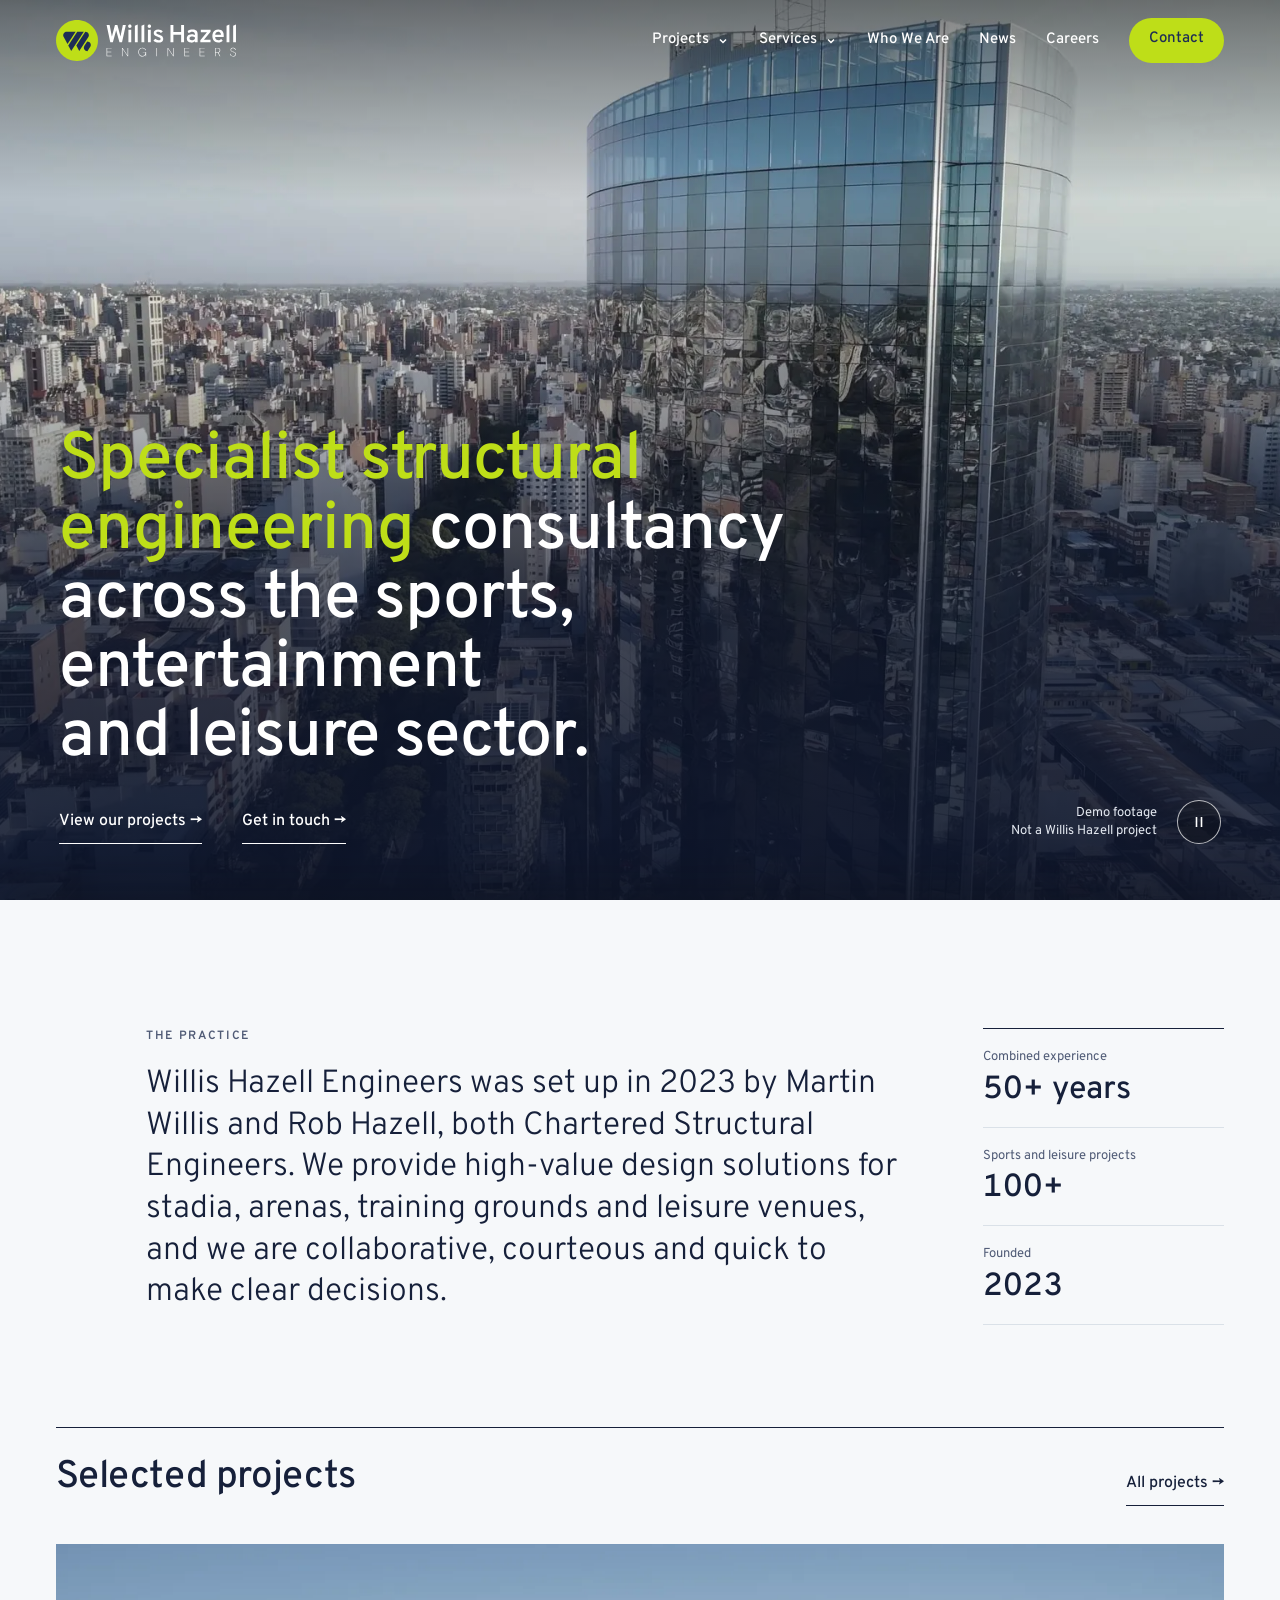
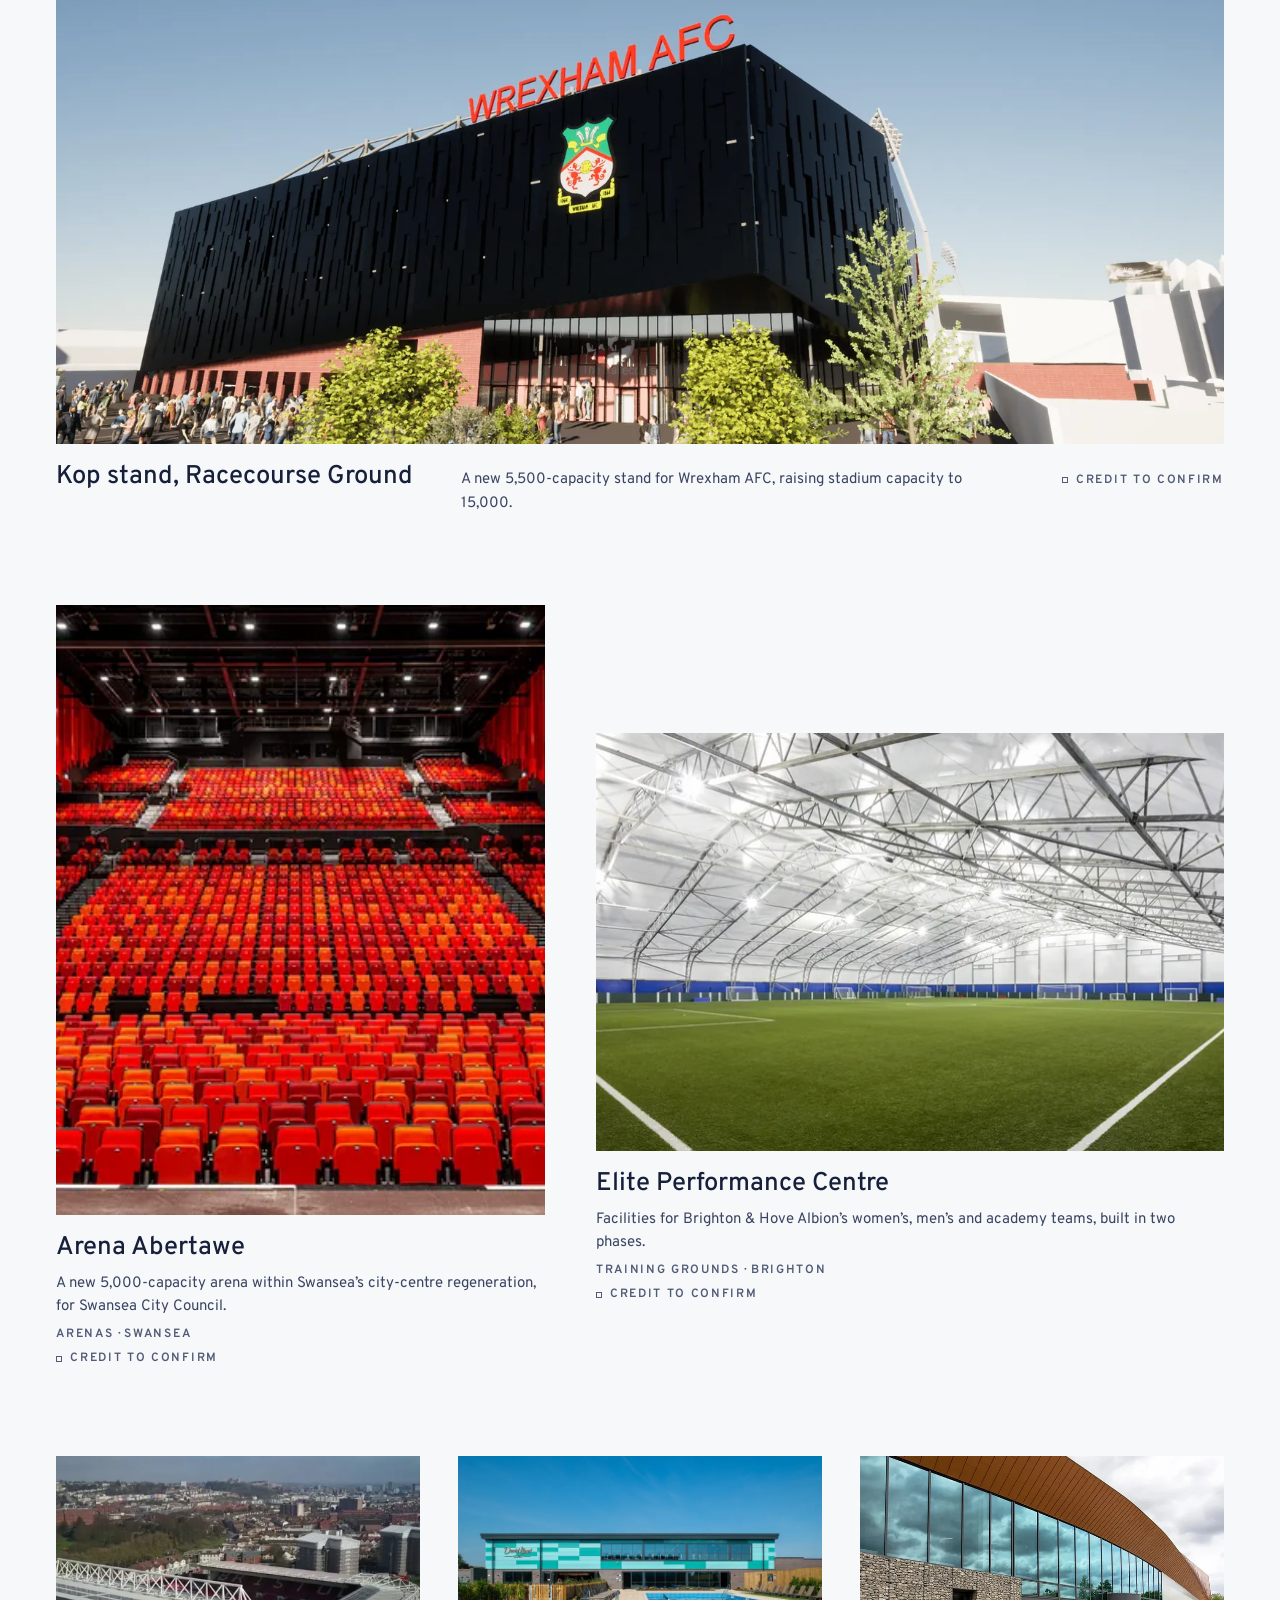
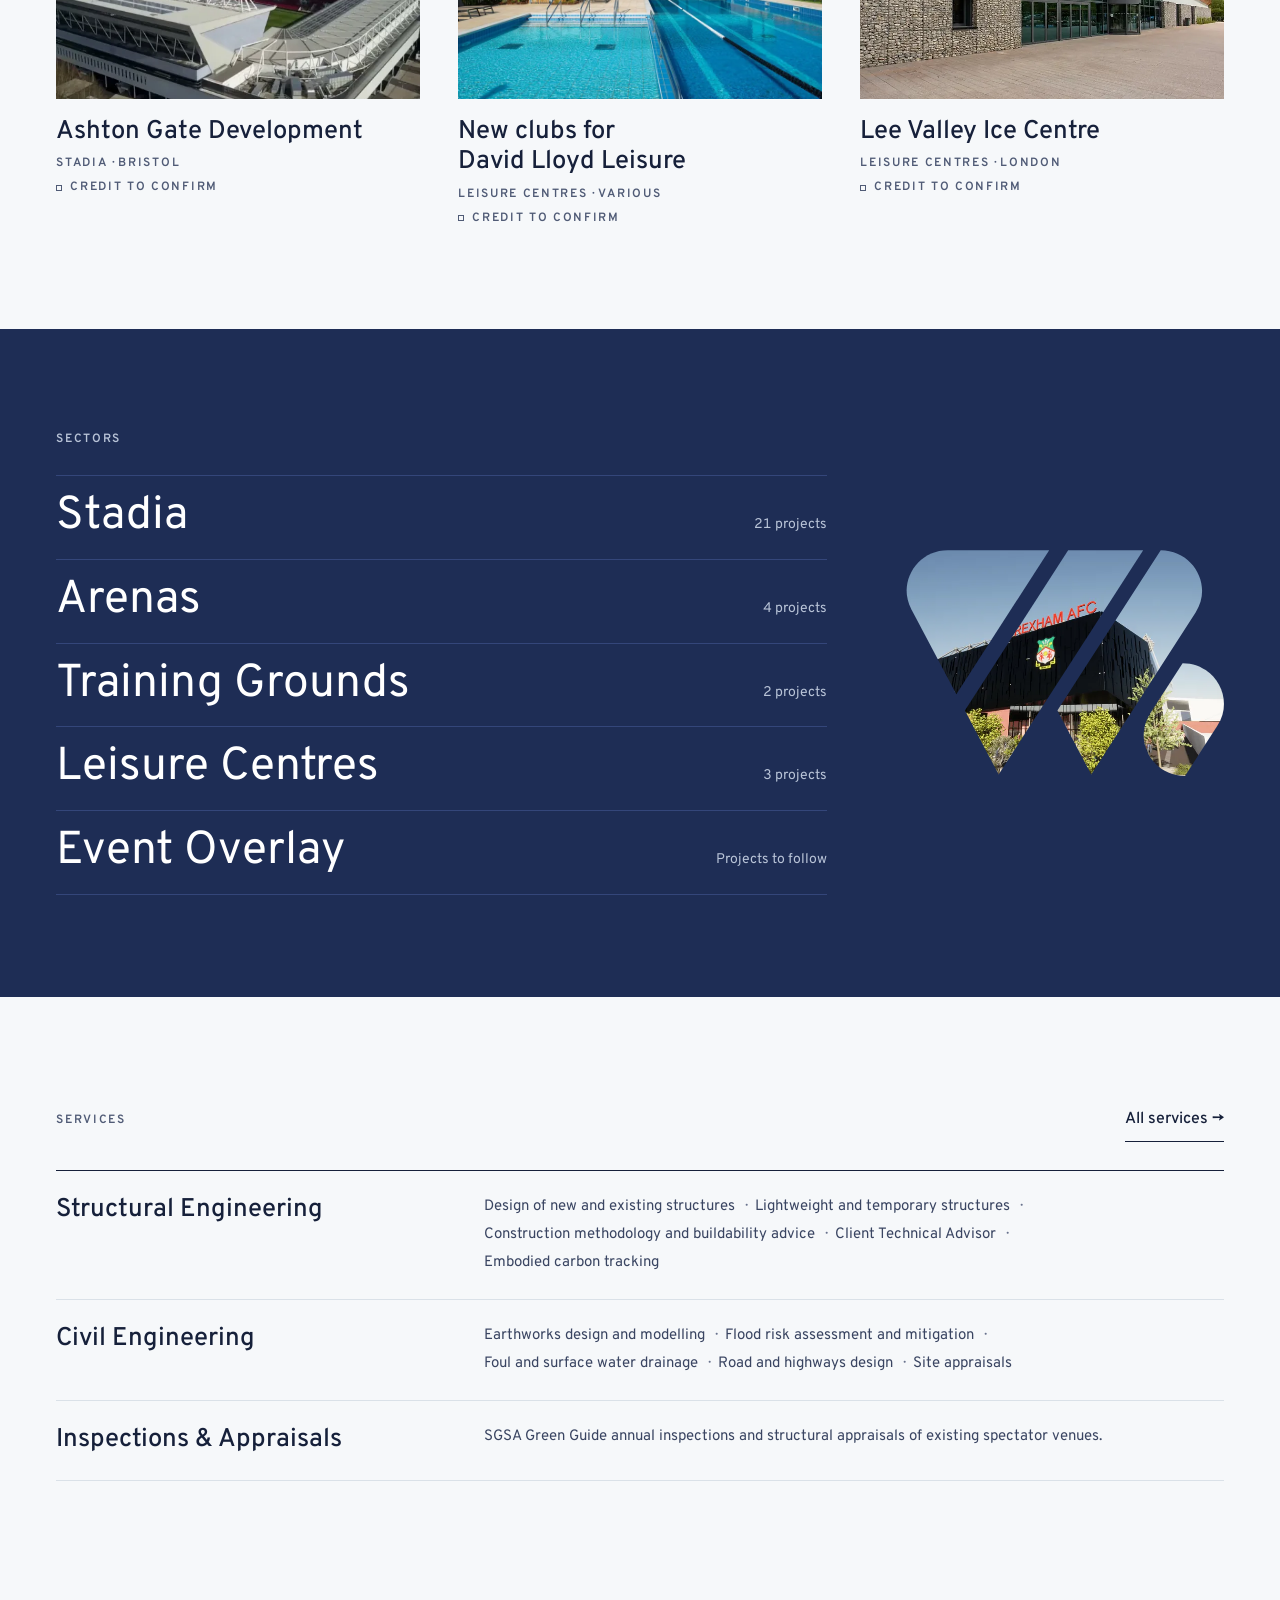
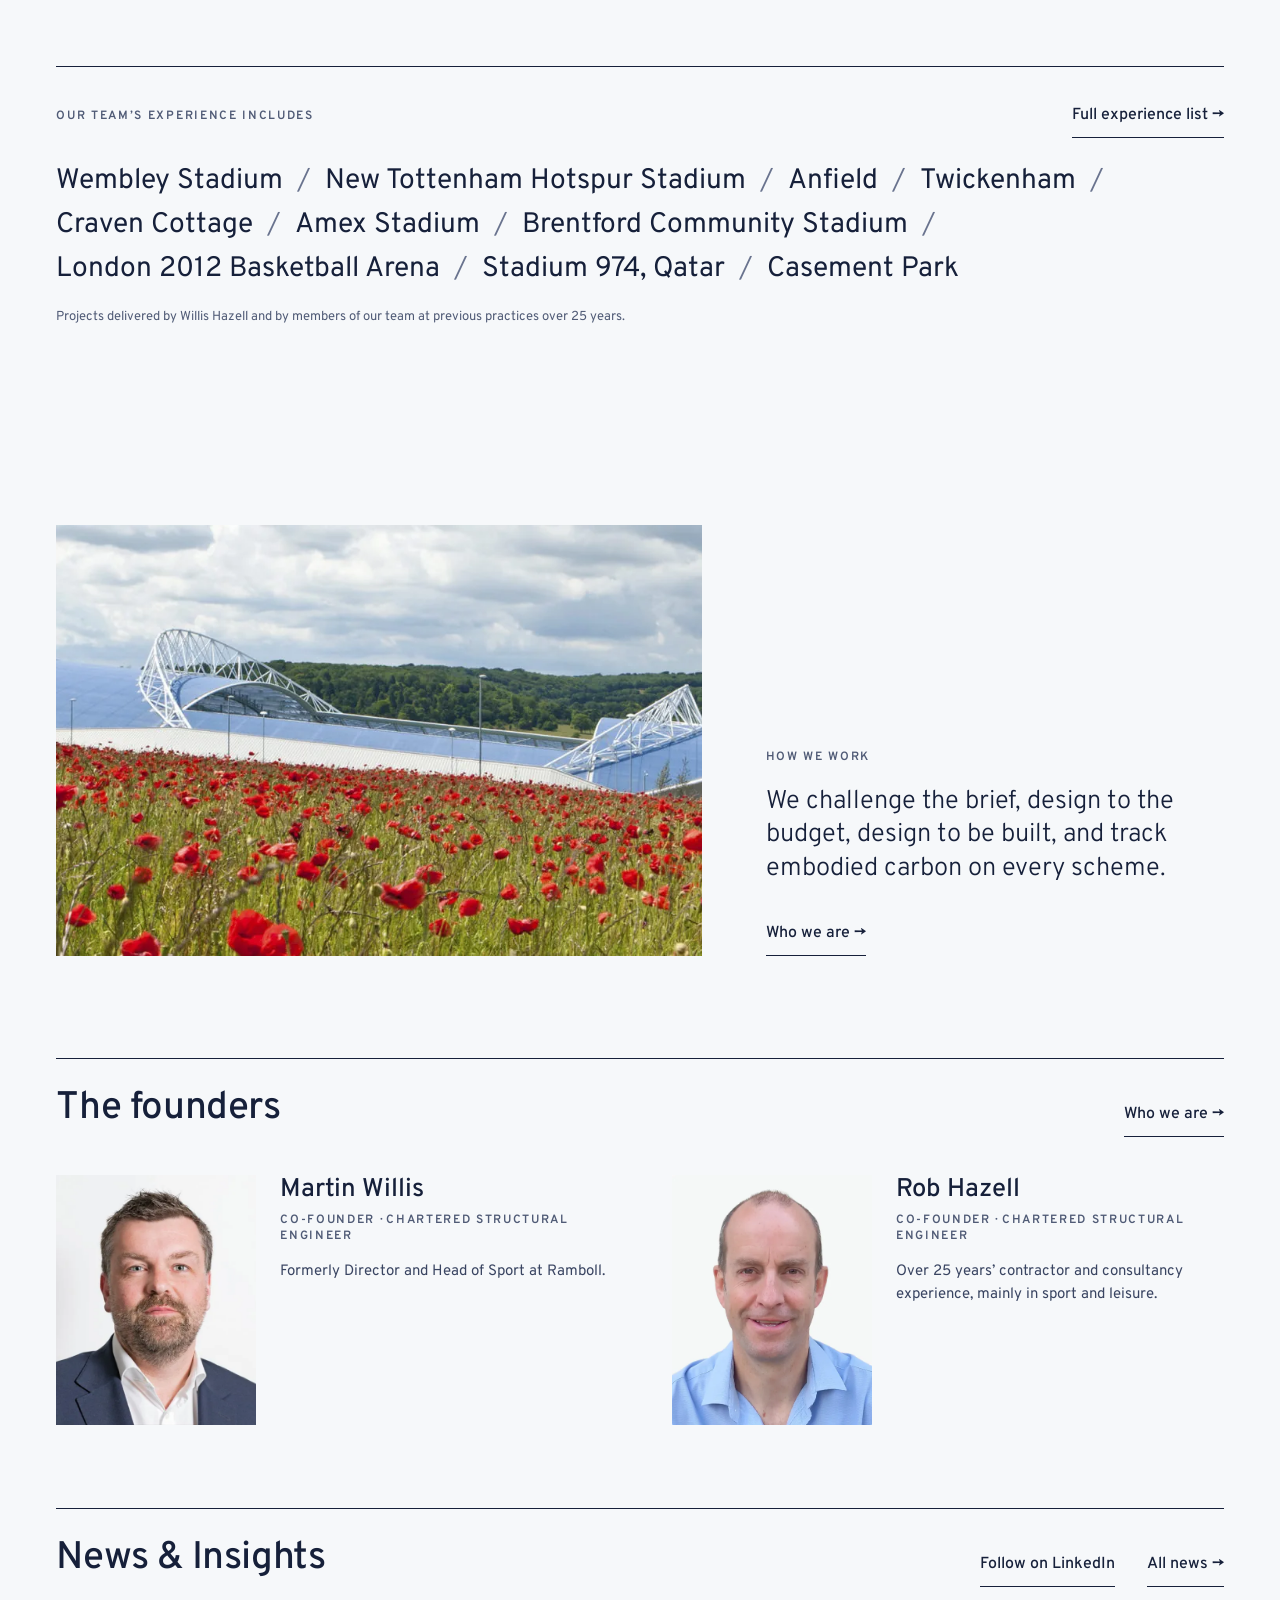
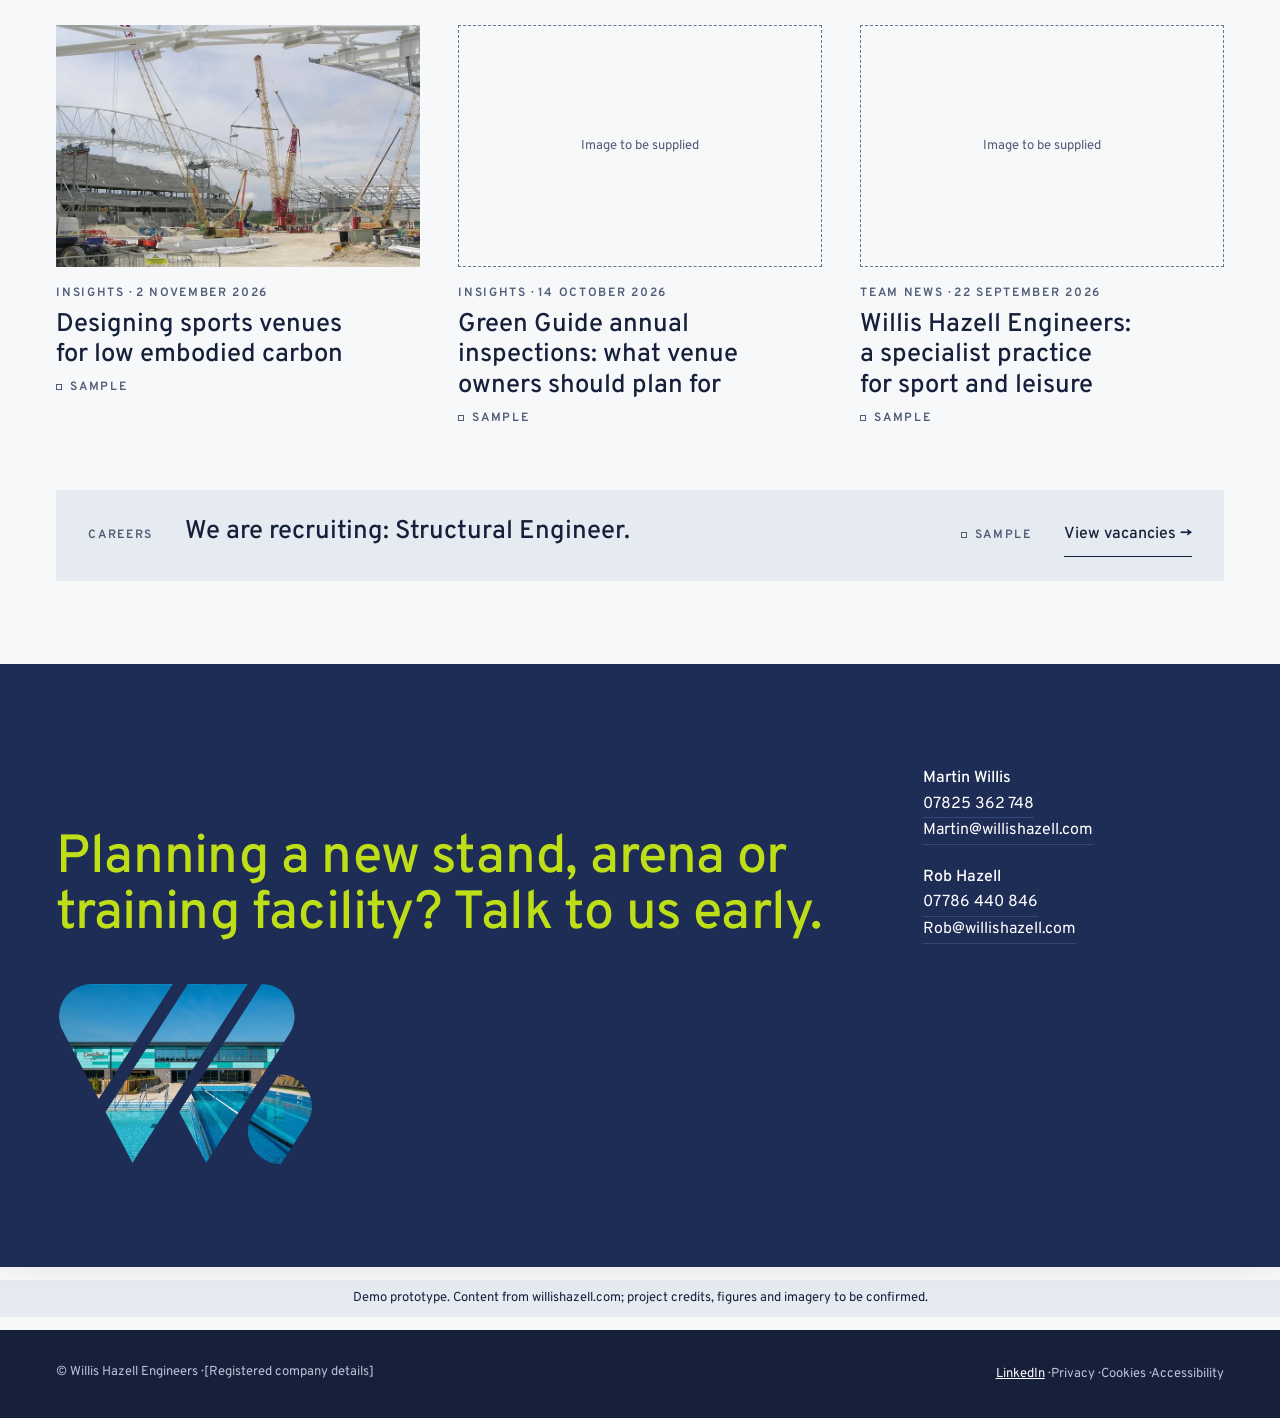
==== commit eab122cb: "feat(news): LinkedIn follow, share and embedded posts on the news pages Brand review 001, item 3: a " ====
--- a/index.html
+++ b/index.html
@@ -212,7 +212,7 @@
 
   <!-- News: three most recent articles, and a careers prompt only while a vacancy is open -->
   <section class="sec-compact wrap" aria-labelledby="news-home-h" style="padding-top:0">
-    <div class="sec-head rule-top"><h2 class="heading-section" id="news-home-h">News &amp; Insights</h2><a class="tl" href="news.html">All news →</a></div>
+    <div class="sec-head rule-top"><h2 class="heading-section" id="news-home-h">News &amp; Insights</h2><span class="sec-links"><a class="tl" href="https://www.linkedin.com/company/willis-hazell-engineers/" target="_blank" rel="noopener">Follow on LinkedIn<span class="visually-hidden"> (opens in a new tab)</span></a><a class="tl" href="news.html">All news →</a></span></div>
     <ul class="news-trio" id="home-news"></ul>
     <div class="careers-prompt" id="home-careers" hidden></div>
   </section>
--- a/css/site.css
+++ b/css/site.css
@@ -615,3 +615,18 @@
 .cs-inset .cs-title > .w-photo{display:none}
 .contact-band::after{content:"";flex:0 1 clamp(200px,20vw,320px);aspect-ratio:46.6/32.9;align-self:center;background:url(../assets/img/david-lloyd-800.webp) center/cover;-webkit-mask:url(../assets/img/w-mask.svg) center/contain no-repeat;mask:url(../assets/img/w-mask.svg) center/contain no-repeat}
 @media (max-width:760px){.w-split > .w-photo,.cs-title > .w-photo,.contact-band::after{display:none}}
+
+/* LinkedIn <-> website (brand review 001, item 3) */
+a.btn{text-decoration:none}
+.btn.li-btn{display:inline-flex;align-items:center;gap:10px;background:var(--navy);color:#fff;border-color:var(--navy)}
+.btn.li-btn:hover{background:#0A66C2;border-color:#0A66C2;color:#fff}
+.li-band{display:flex;flex-wrap:wrap;align-items:center;justify-content:space-between;gap:16px 32px;padding:20px 24px;background:var(--navy-tint);border-left:4px solid var(--lime);margin-bottom:clamp(24px,3vw,40px)}
+.li-band p{margin:0;flex:1 1 420px;max-width:760px}
+.li-band strong{font-weight:500}
+.sec-links{display:flex;flex-wrap:wrap;gap:8px 32px}
+.li-grid{list-style:none;margin:0;padding:0;display:grid;grid-template-columns:repeat(auto-fill,minmax(300px,1fr));gap:clamp(24px,3vw,40px)}
+.li-grid iframe{width:100%;height:560px;border:0;background:#fff}
+.li-slot{border:1px dashed var(--stone-500);padding:24px;display:grid;gap:12px;align-content:start;min-height:220px;background:var(--paper-raised)}
+.li-slot p{margin:0}
+.li-panel{margin-top:48px;padding:24px;border-top:3px solid var(--lime);background:var(--navy-tint);display:grid;gap:14px;justify-items:start}
+.li-panel p{margin:0}
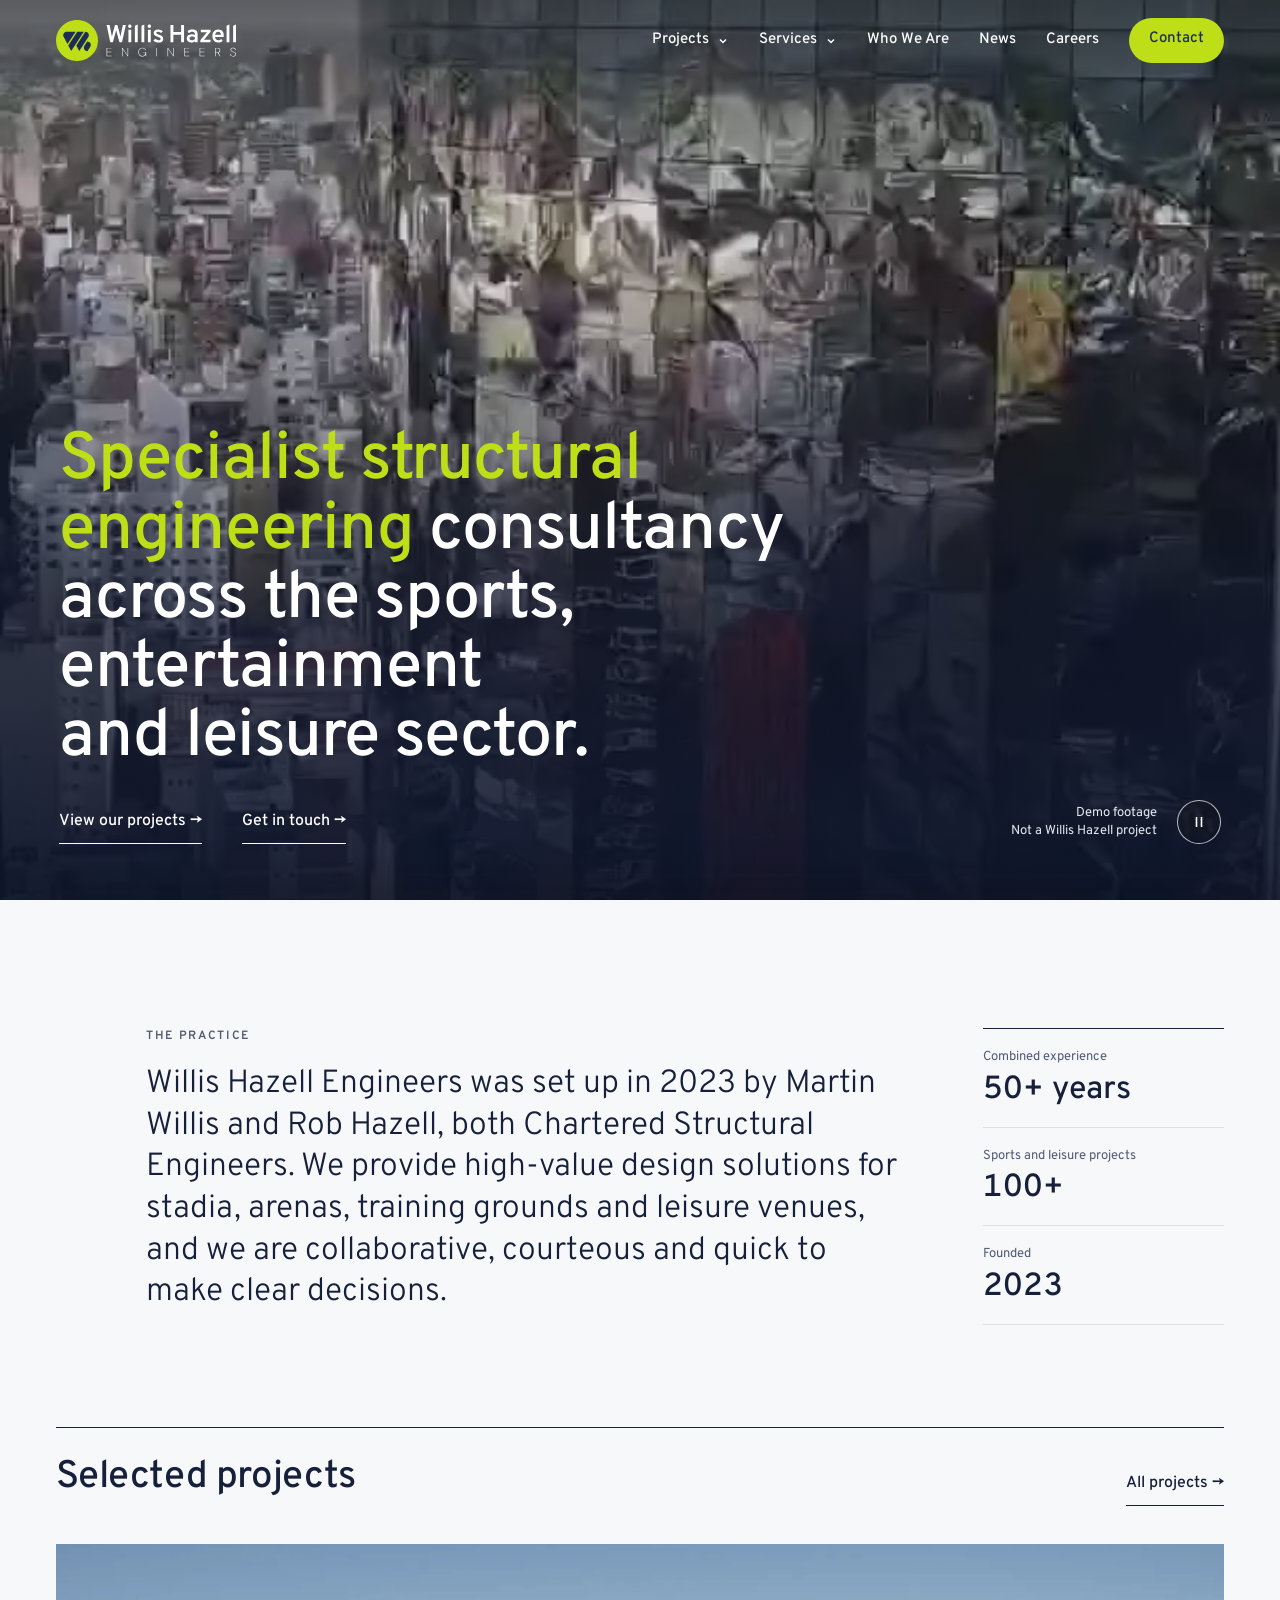
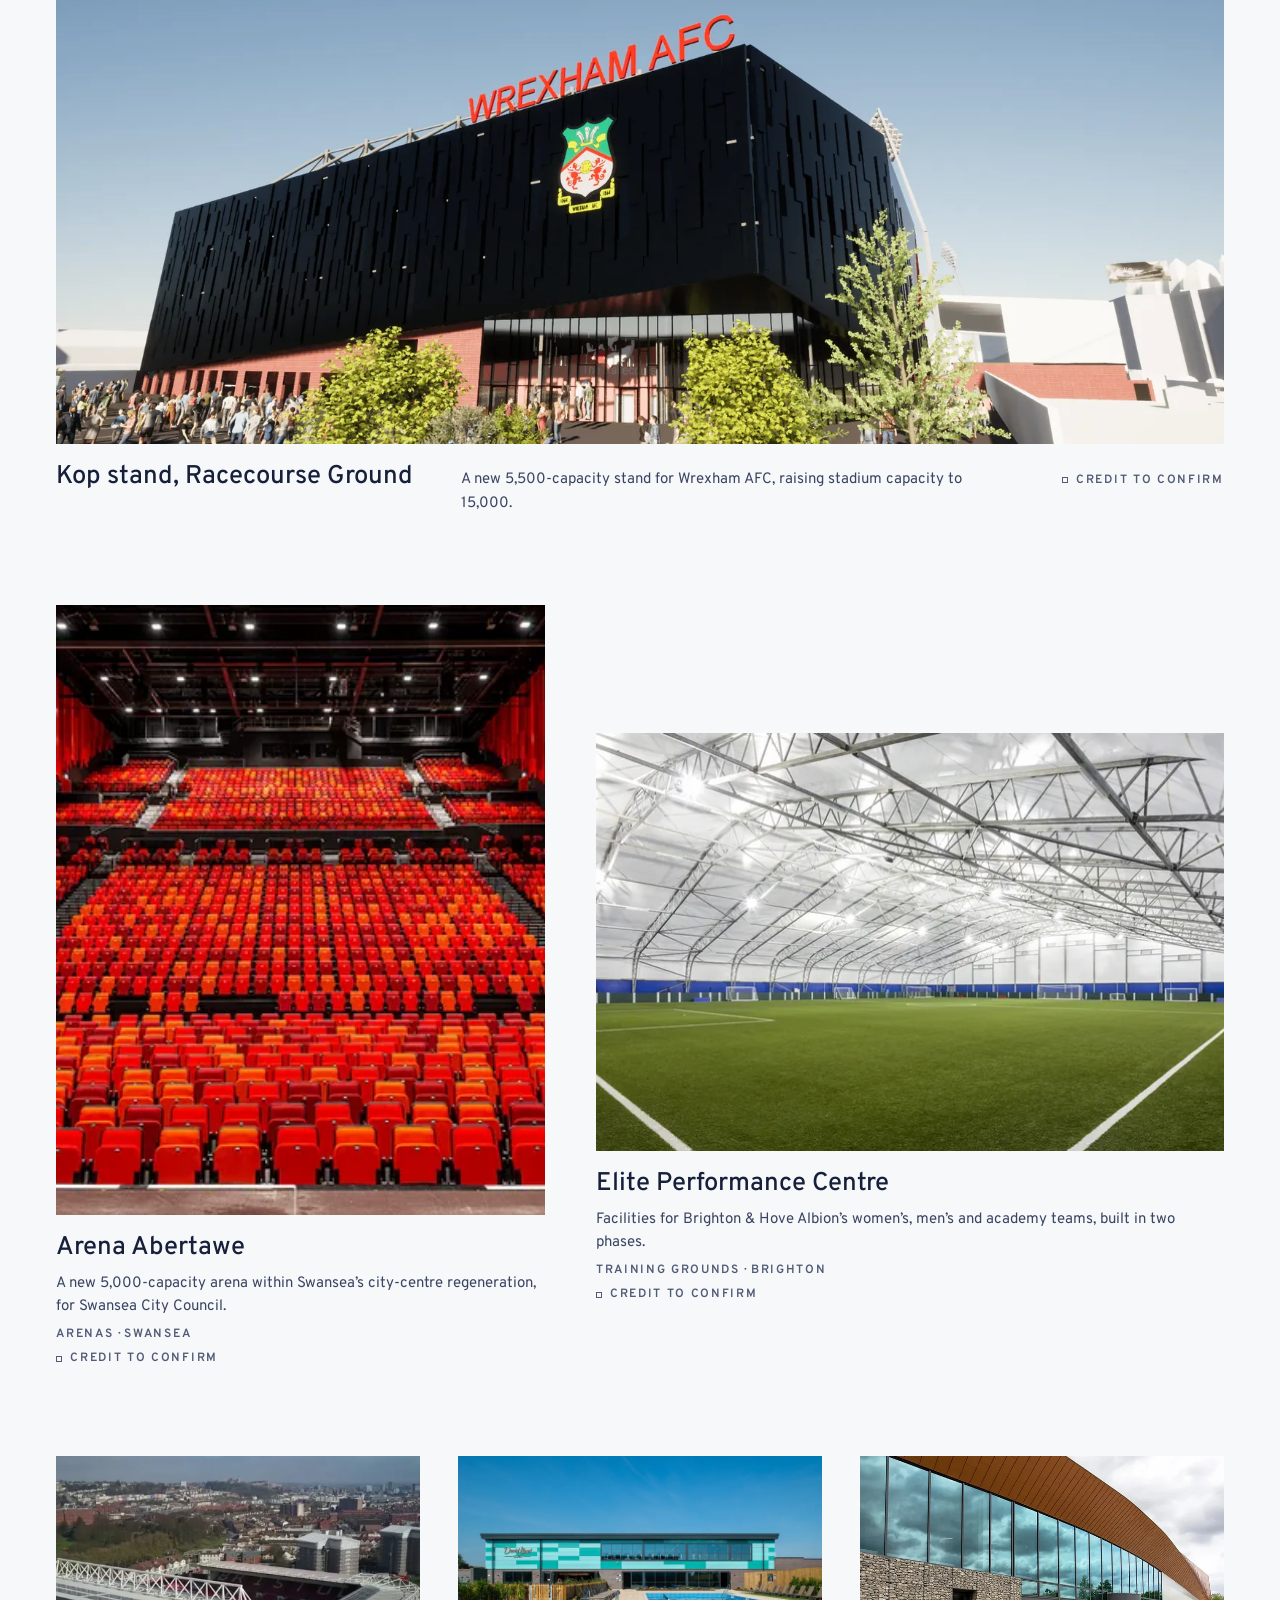
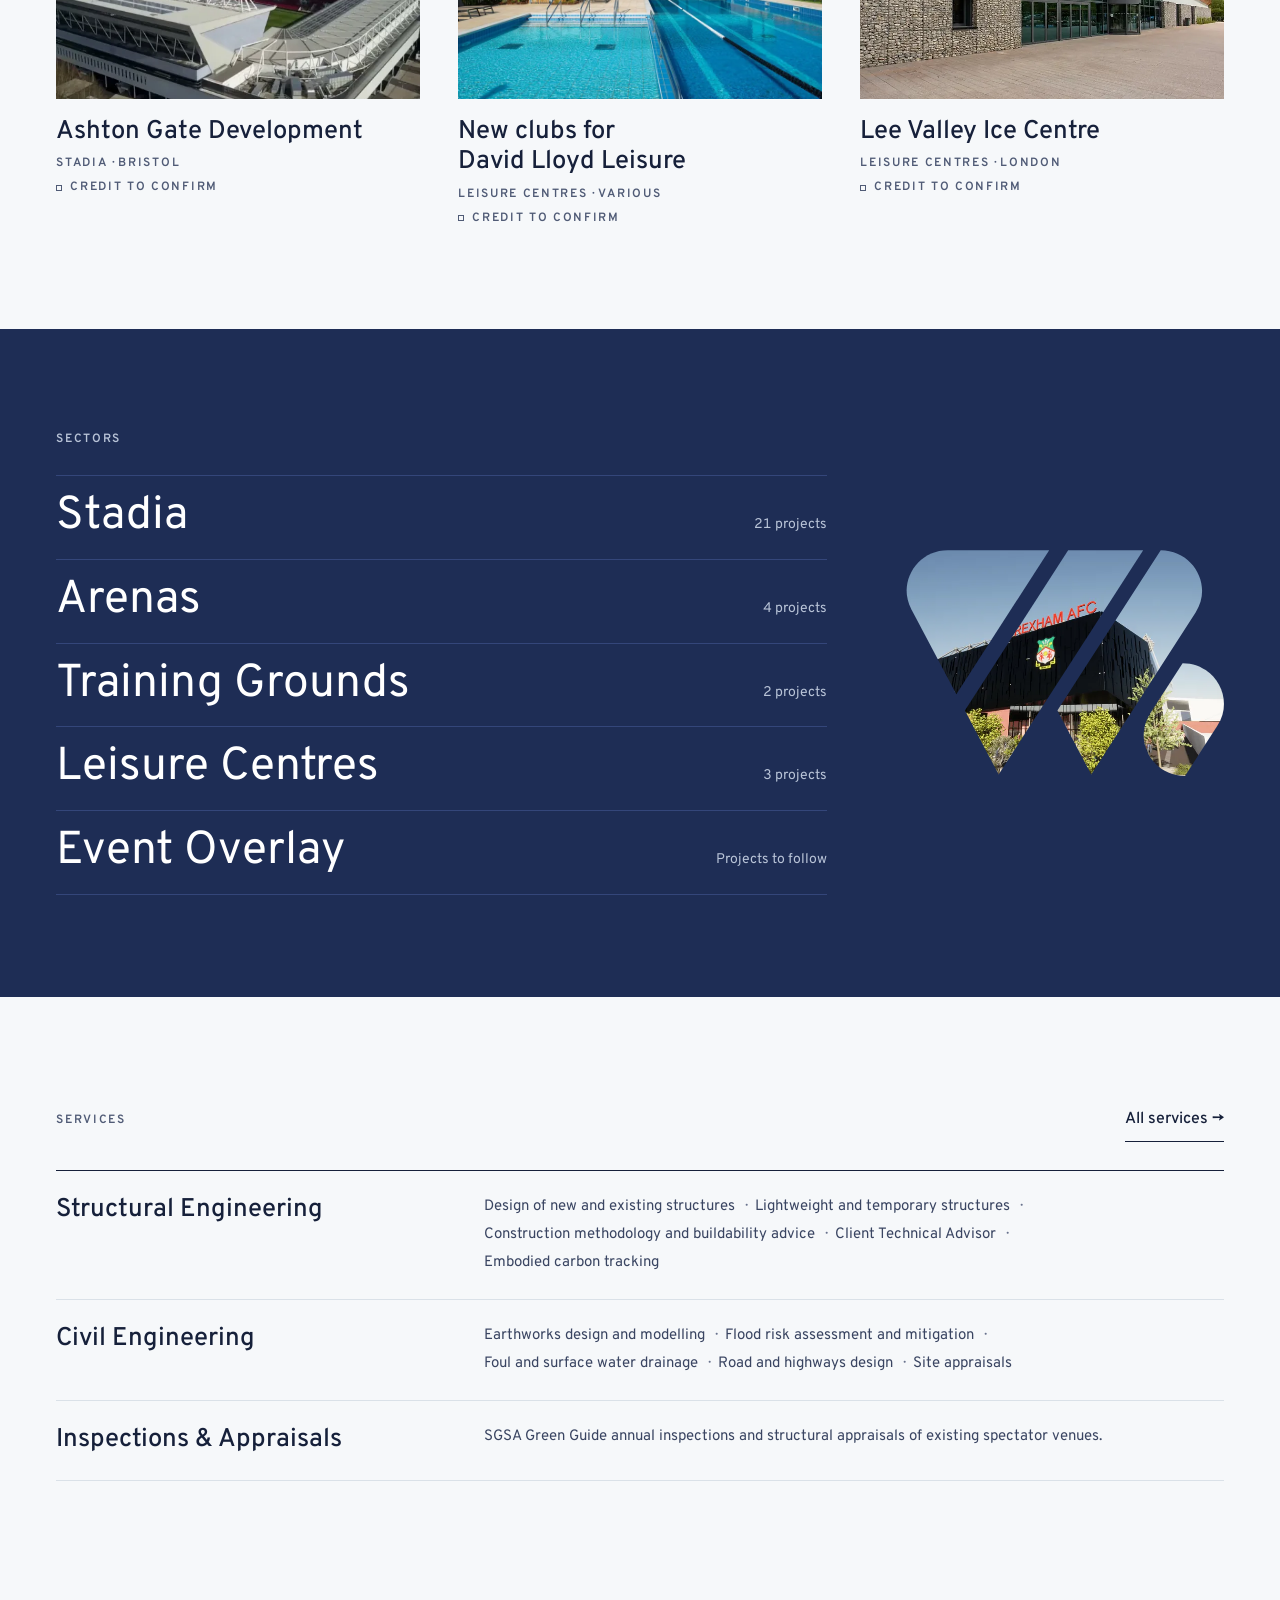
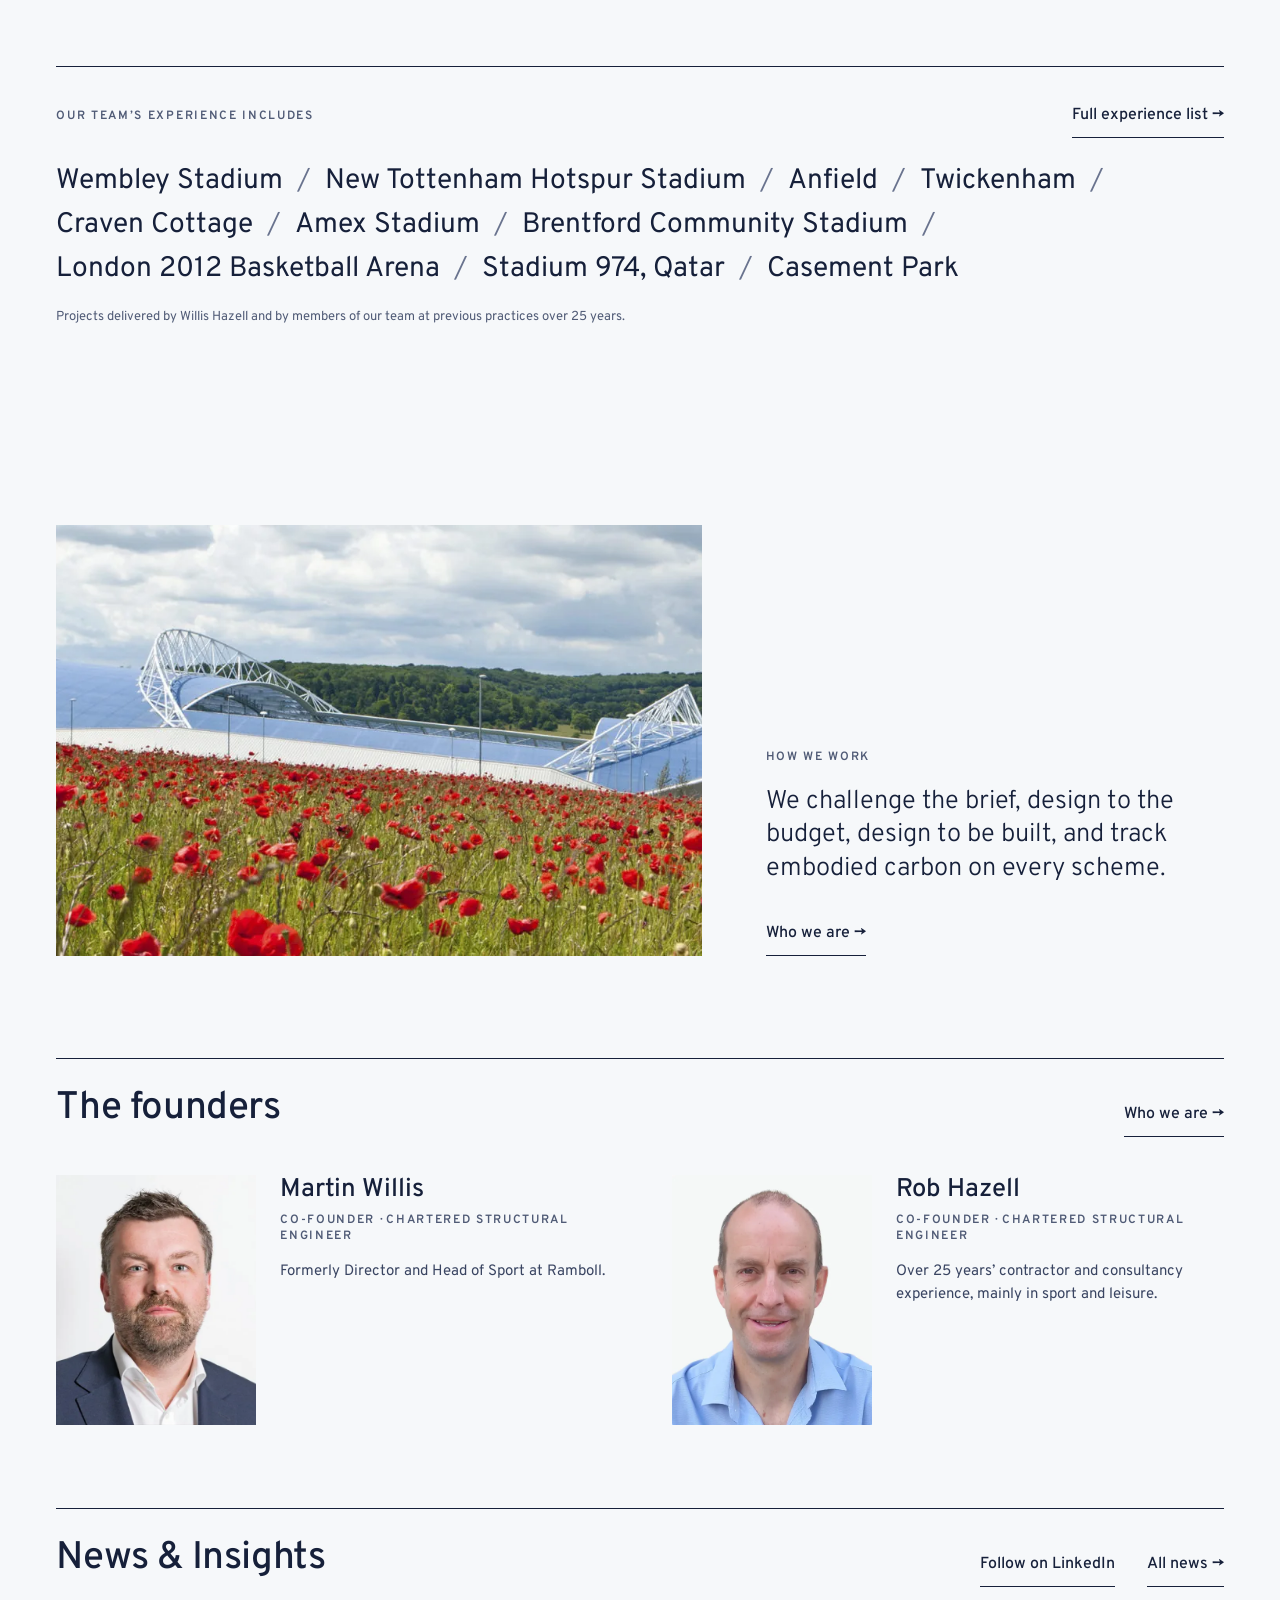
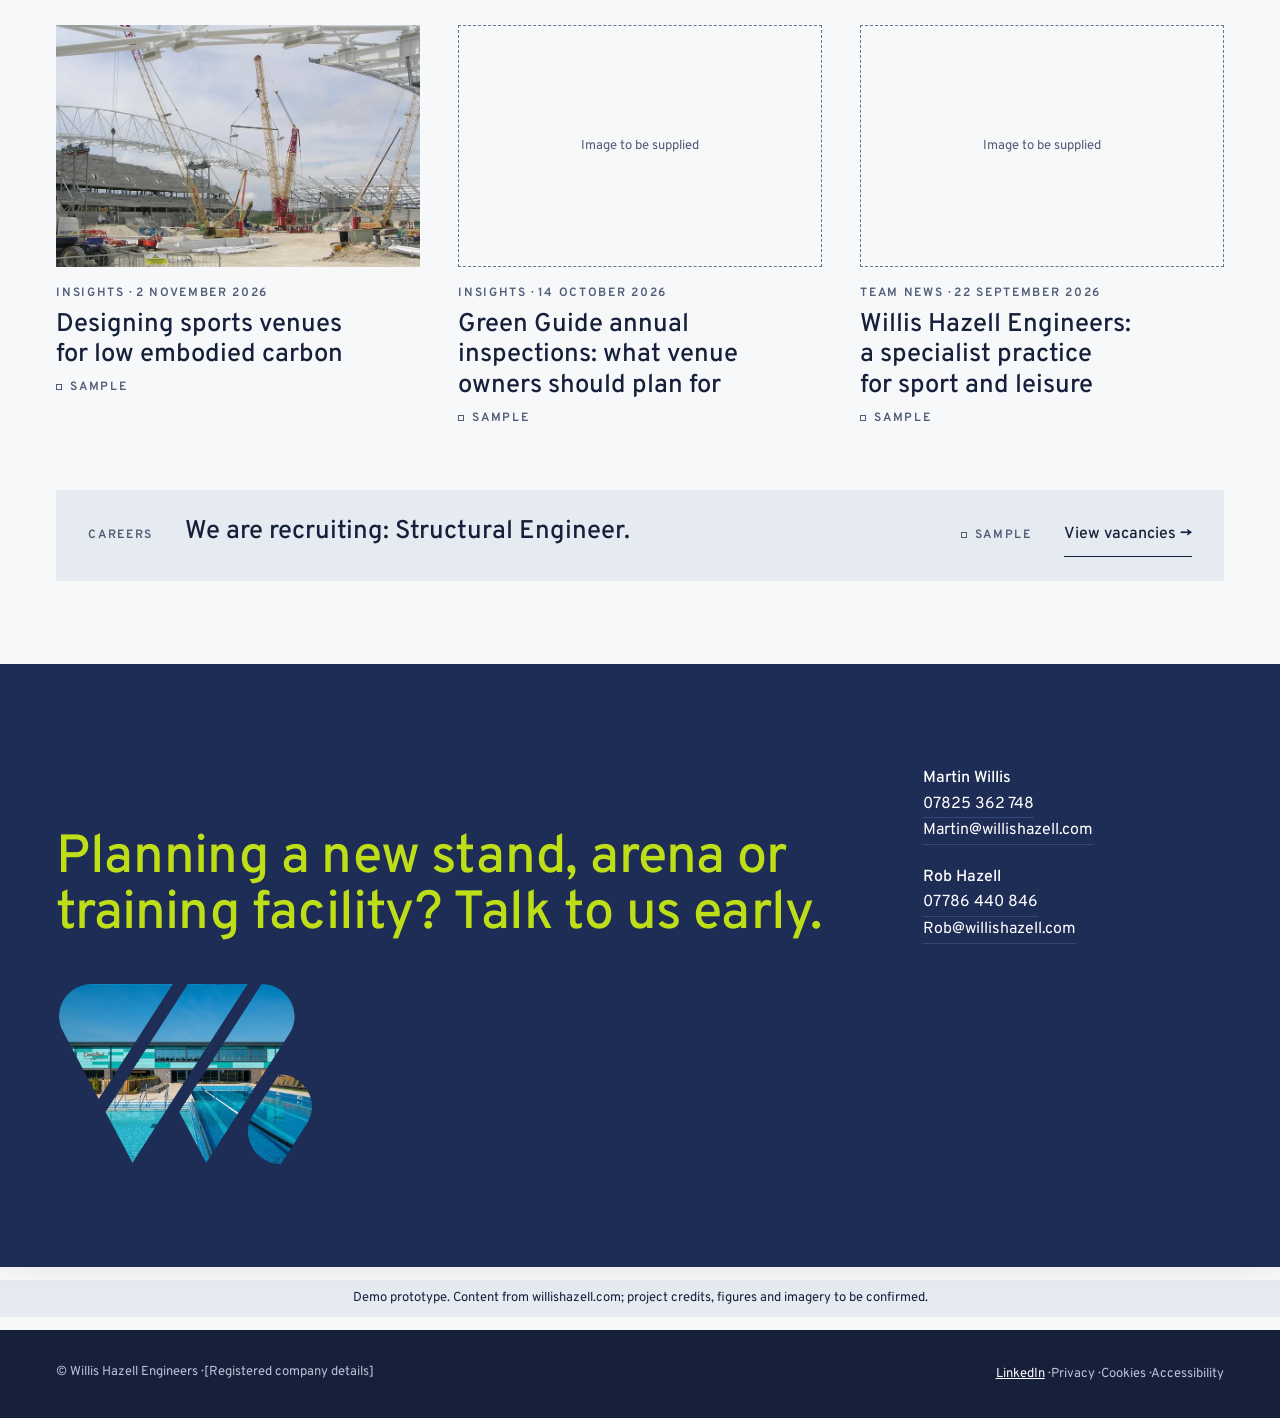
==== commit 9942b5bf: "feat(brand): self-host Overpass instead of Google Fonts The Overpass files supplied by Tom (Google F" ====
--- a/index.html
+++ b/index.html
@@ -6,8 +6,7 @@
 <title>Willis Hazell Engineers — Structural engineering for sport, entertainment and leisure</title>
 <meta name="description" content="Specialist structural engineering consultancy across the sports, entertainment and leisure sector.">
 <meta name="robots" content="noindex">
-<link rel="preconnect" href="https://fonts.googleapis.com"><link rel="preconnect" href="https://fonts.gstatic.com" crossorigin>
-<link href="https://fonts.googleapis.com/css2?family=Overpass:wght@200;300;400;500;600&display=swap" rel="stylesheet">
+<link rel="preload" href="assets/fonts/overpass-latin.woff" as="font" type="font/woff" crossorigin>
 <link rel="icon" href="data:,">
 <link rel="stylesheet" href="css/site.css">
 <link rel="preload" as="image" href="assets/img/hero-poster.webp" media="(min-width:701px)">
--- a/css/site.css
+++ b/css/site.css
@@ -1,4 +1,6 @@
 /* Willis Hazell — prototype stylesheet. Tokens mirror design-system/tokens.json. */
+/* Overpass (SIL Open Font License, assets/fonts/Overpass-OFL.txt), self-hosted: one variable file, Latin subset, weights 100–900 */
+@font-face{font-family:"Overpass";src:url(../assets/fonts/overpass-latin.woff) format("woff");font-weight:100 900;font-style:normal;font-display:swap}
 :root{
   /* Brand refresh (QA brand review 001): Willis Hazell brand guide 2023 — Overpass; navy #1E2D55 and lime #BEDE18
      primary; neutrals are cool greys built from brand grey #DAE1E8 (replacing the earlier warm stone palette). */
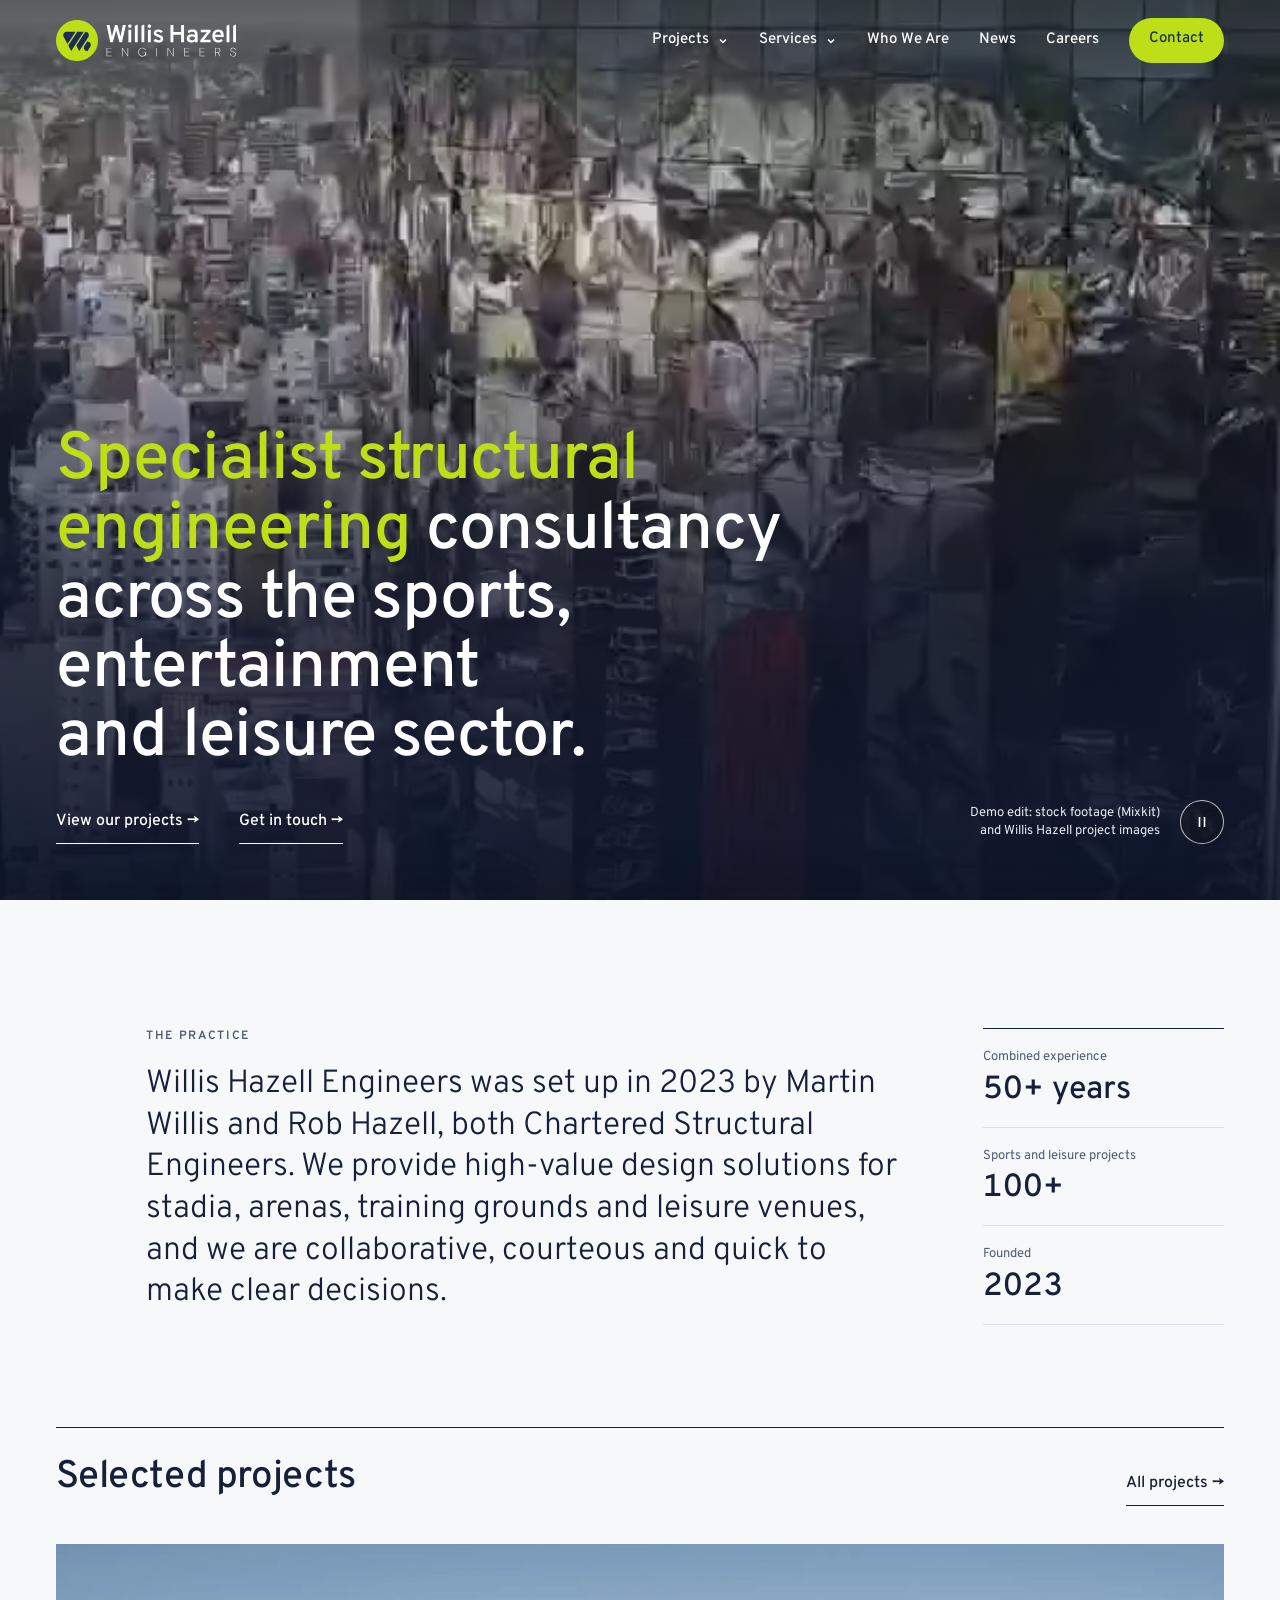
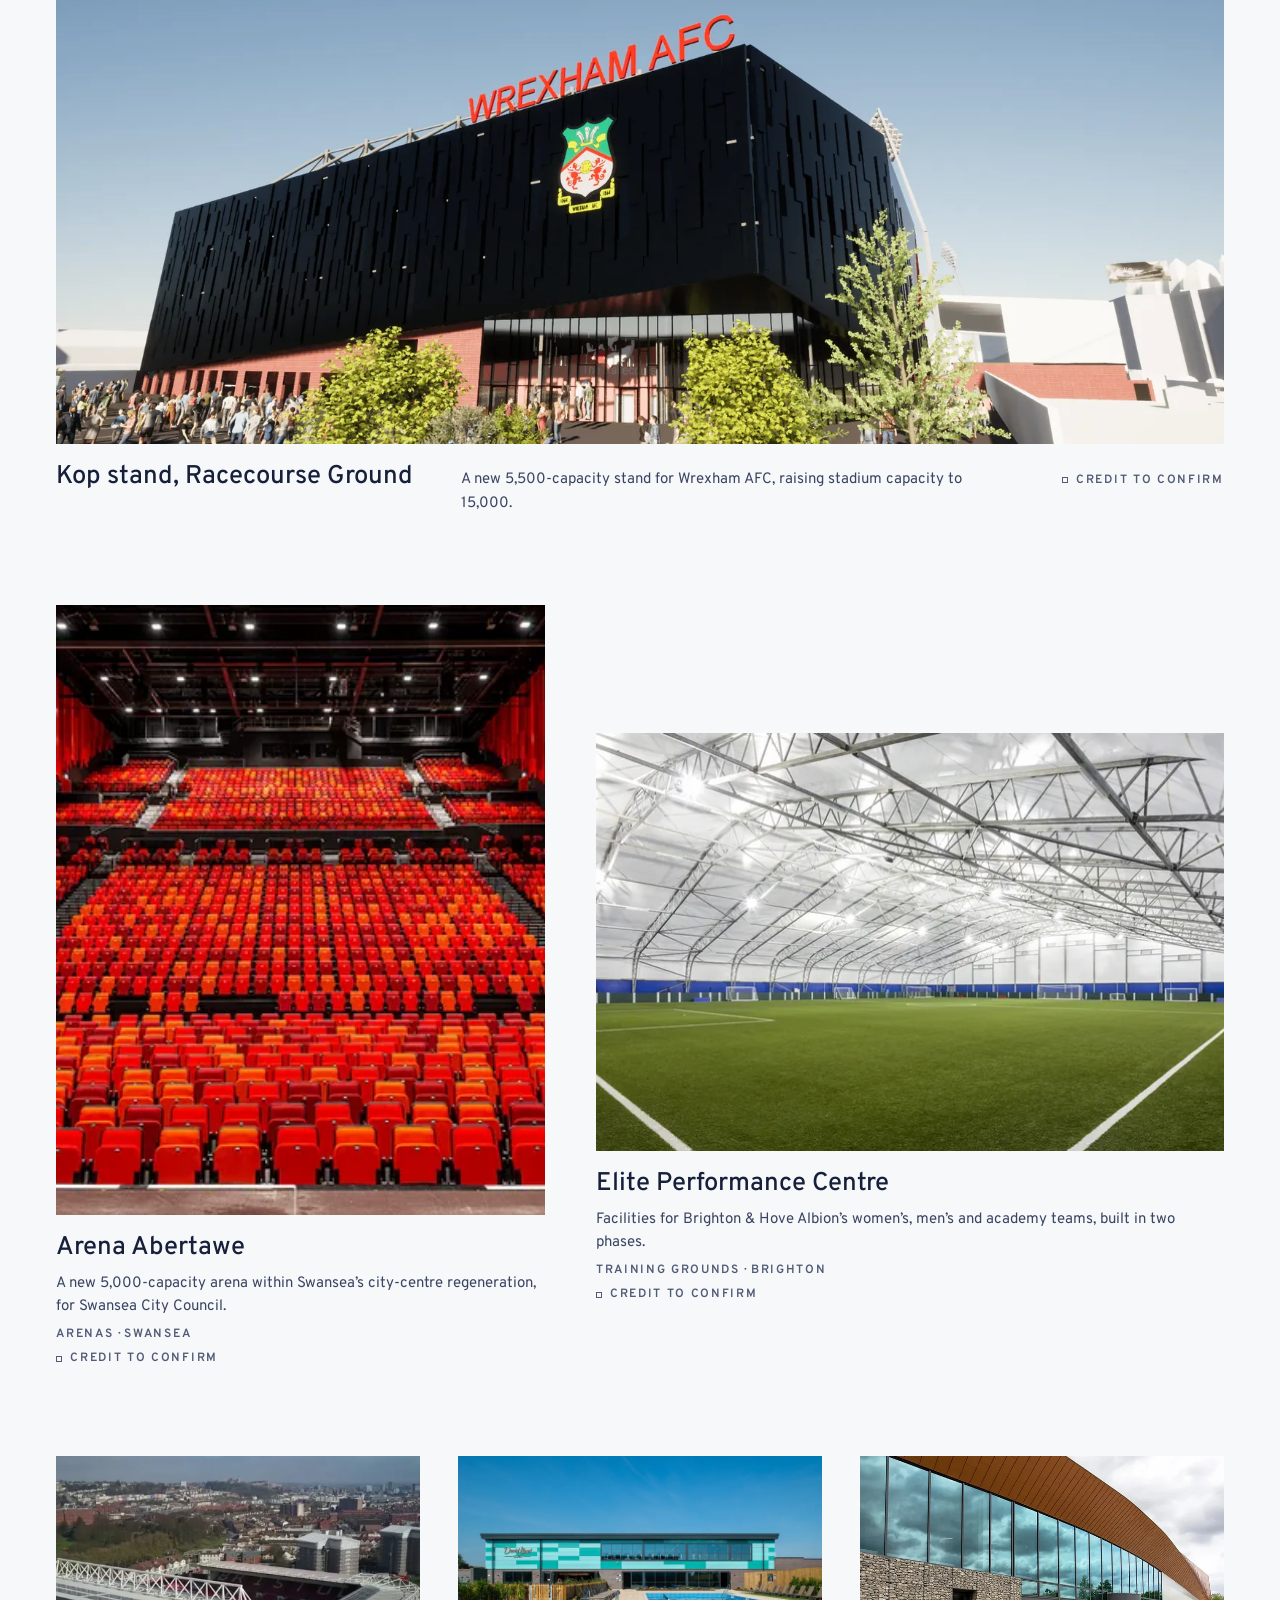
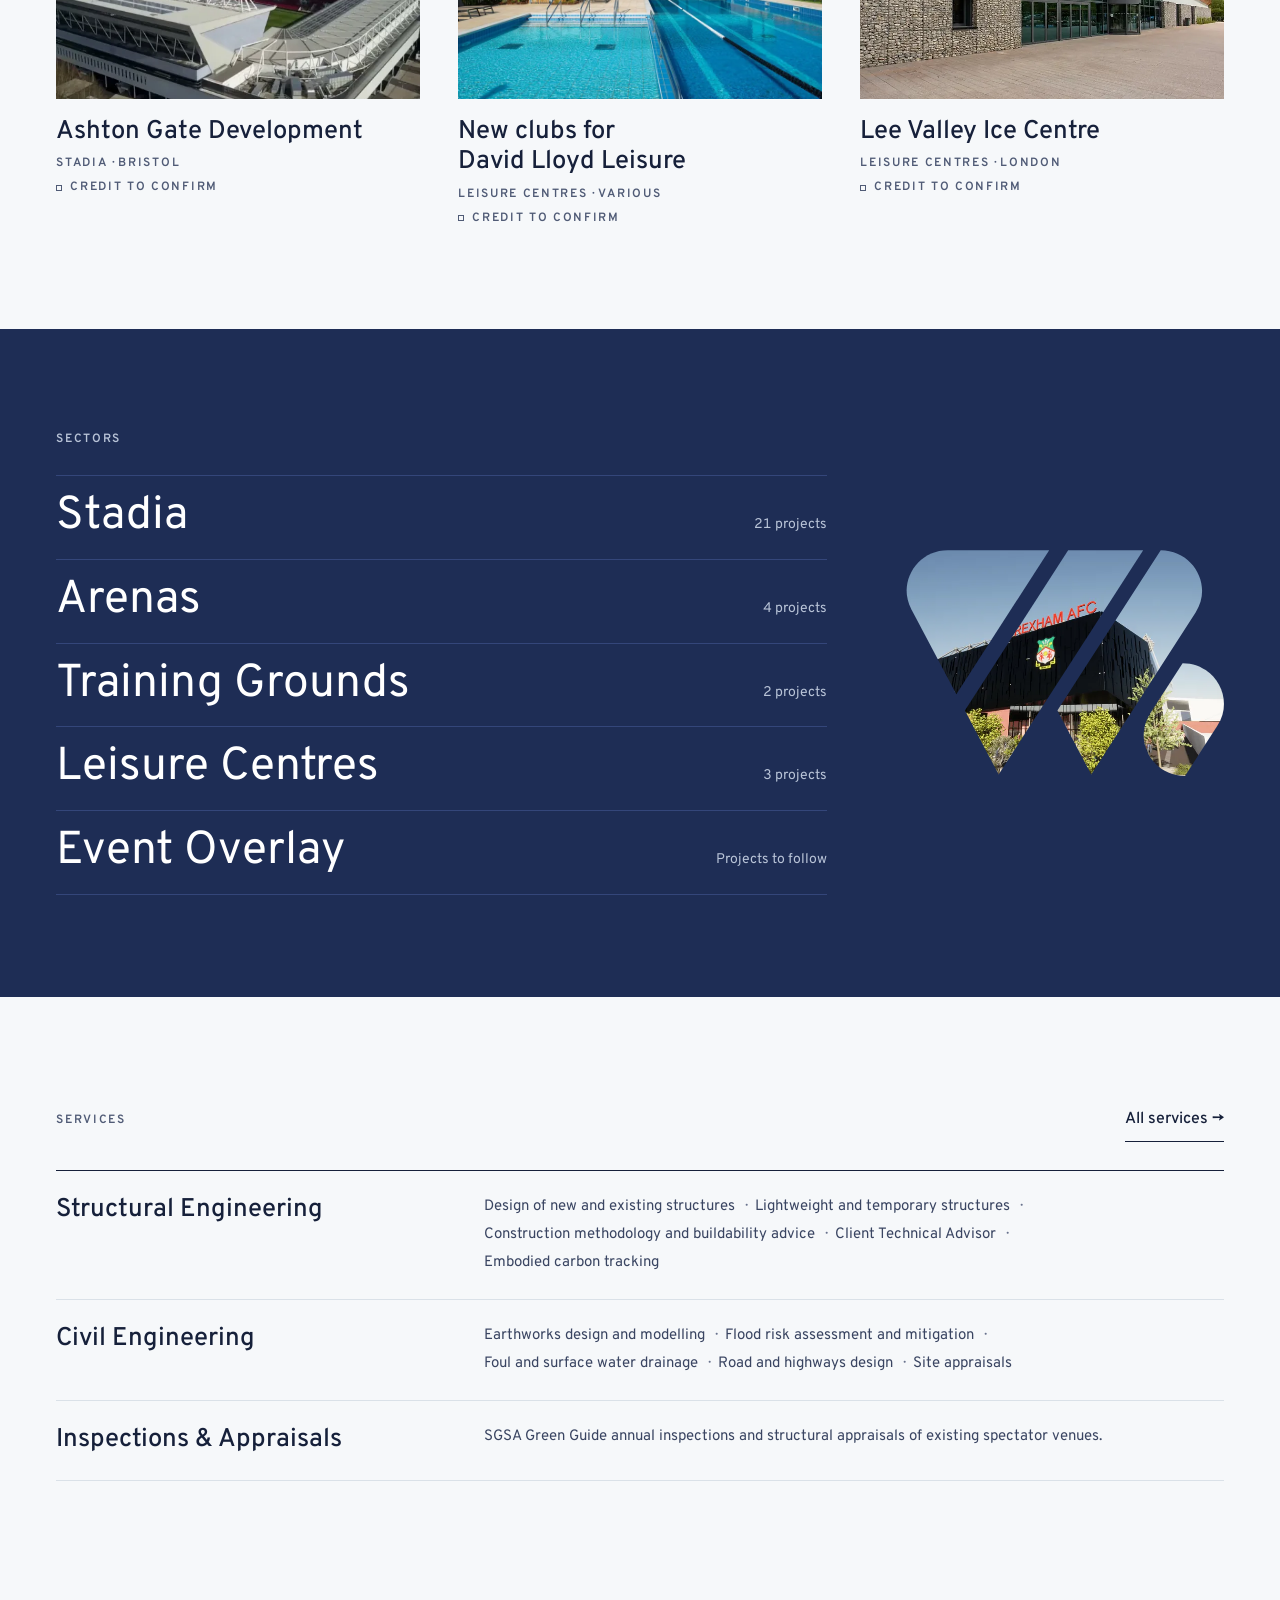
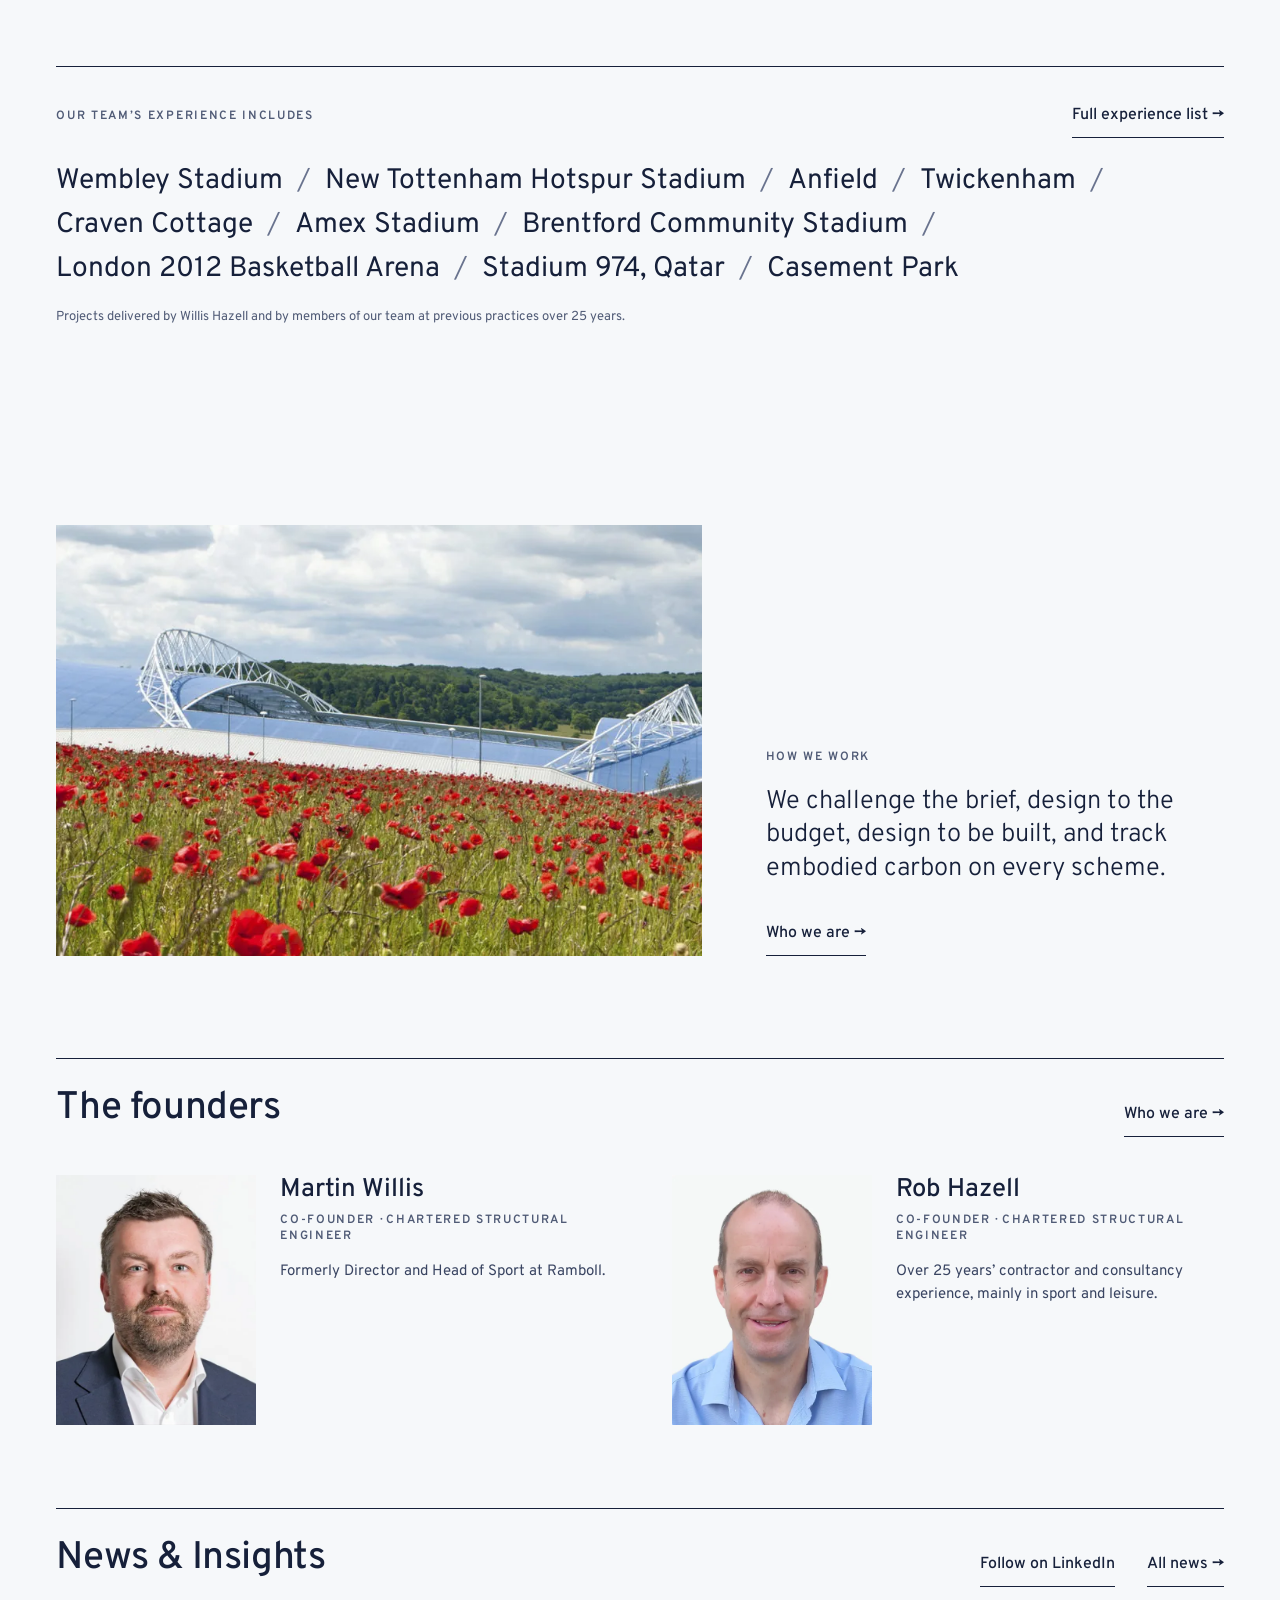
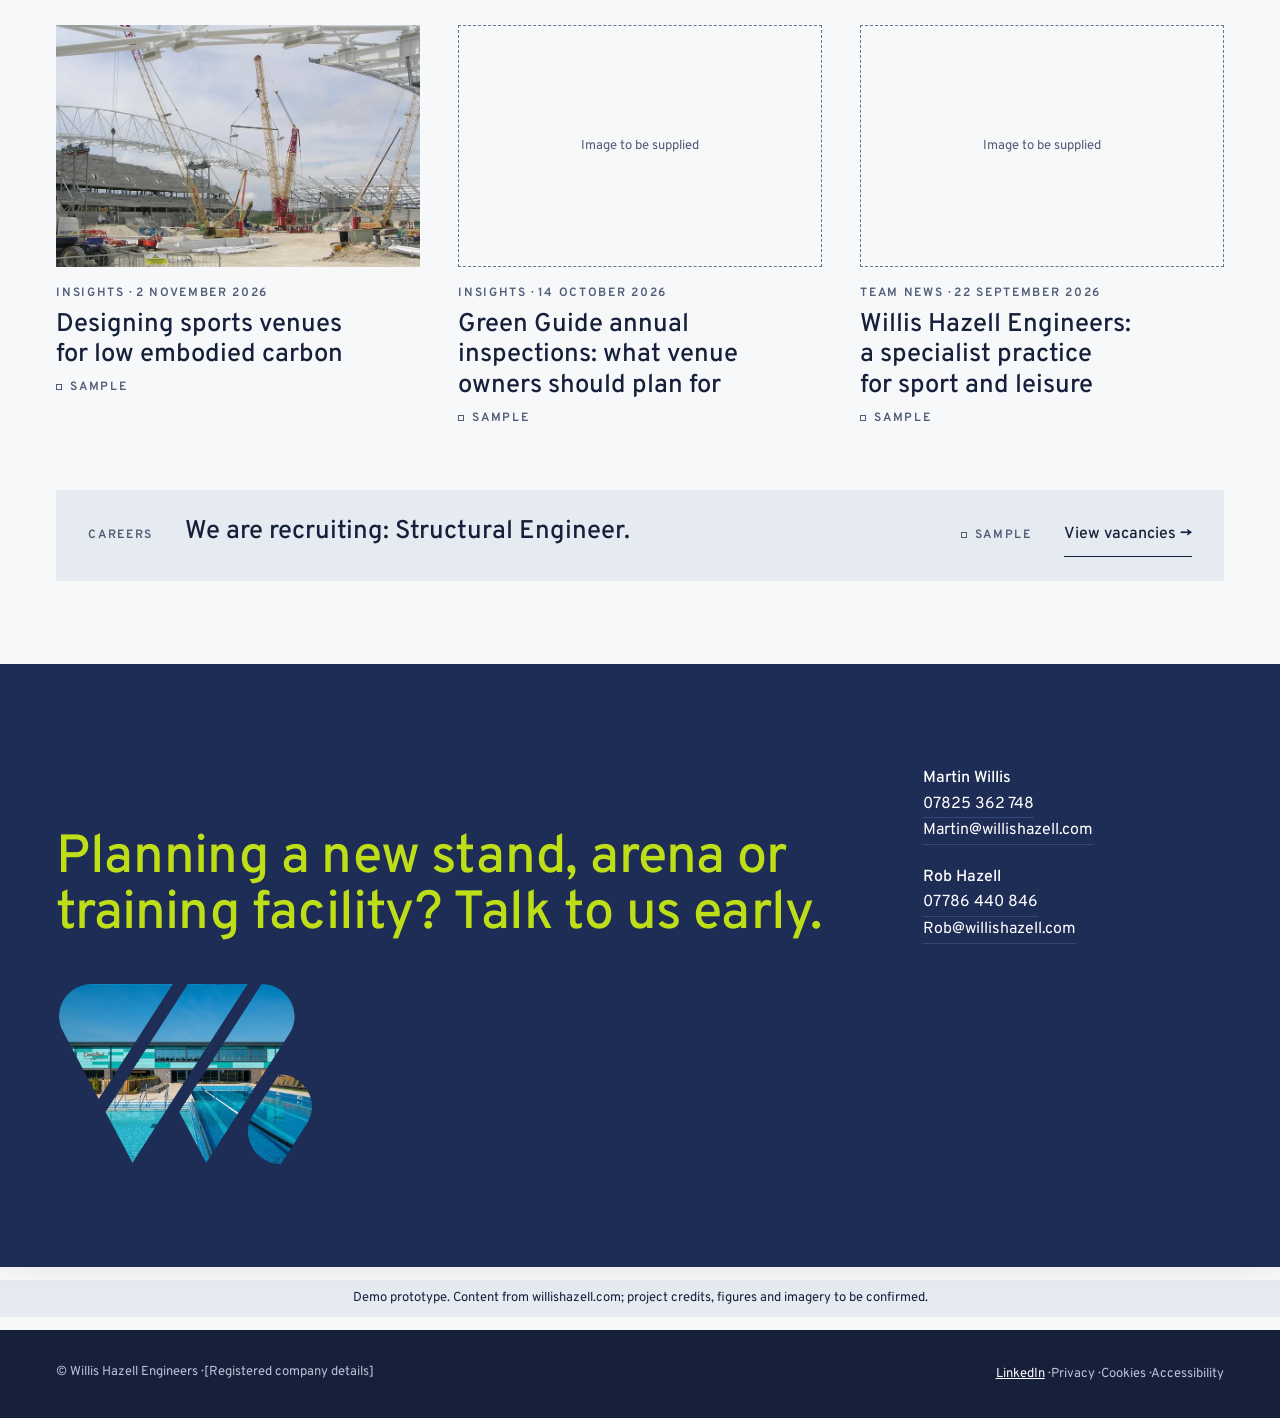
==== commit 7d19bb43: "feat(home): new hero edit with stadium footage, project stills and W transitions Brand review 001, i" ====
--- a/index.html
+++ b/index.html
@@ -39,7 +39,7 @@
       <source media="(min-width:701px)" srcset="assets/img/hero-poster.webp">
       <img src="assets/img/hero-mobile-frame.webp" alt="">
     </picture>
-    <video muted loop playsinline preload="none" data-src="assets/video/hero.mp4" data-src-mobile="assets/video/hero-mobile.mp4" aria-hidden="true"></video>
+    <video muted loop playsinline preload="none" data-src="assets/video/hero-edit.mp4" data-src-mobile="assets/video/hero-edit-mobile.mp4" aria-hidden="true"></video>
     <div class="wrap hero-inner">
       <div class="hero-copy">
         <h1 class="display-hero"><span class="accent">Specialist structural engineering</span> consultancy across the sports, entertainment and leisure sector.</h1>
@@ -49,7 +49,7 @@
         </div>
       </div>
       <div class="hero-meta">
-        <p>Demo footage<br>Not a Willis Hazell project</p>
+        <p>Demo edit: stock footage (Mixkit)<br>and Willis Hazell project images</p>
         <button class="pause" type="button" aria-label="Pause background video"></button>
       </div>
     </div>
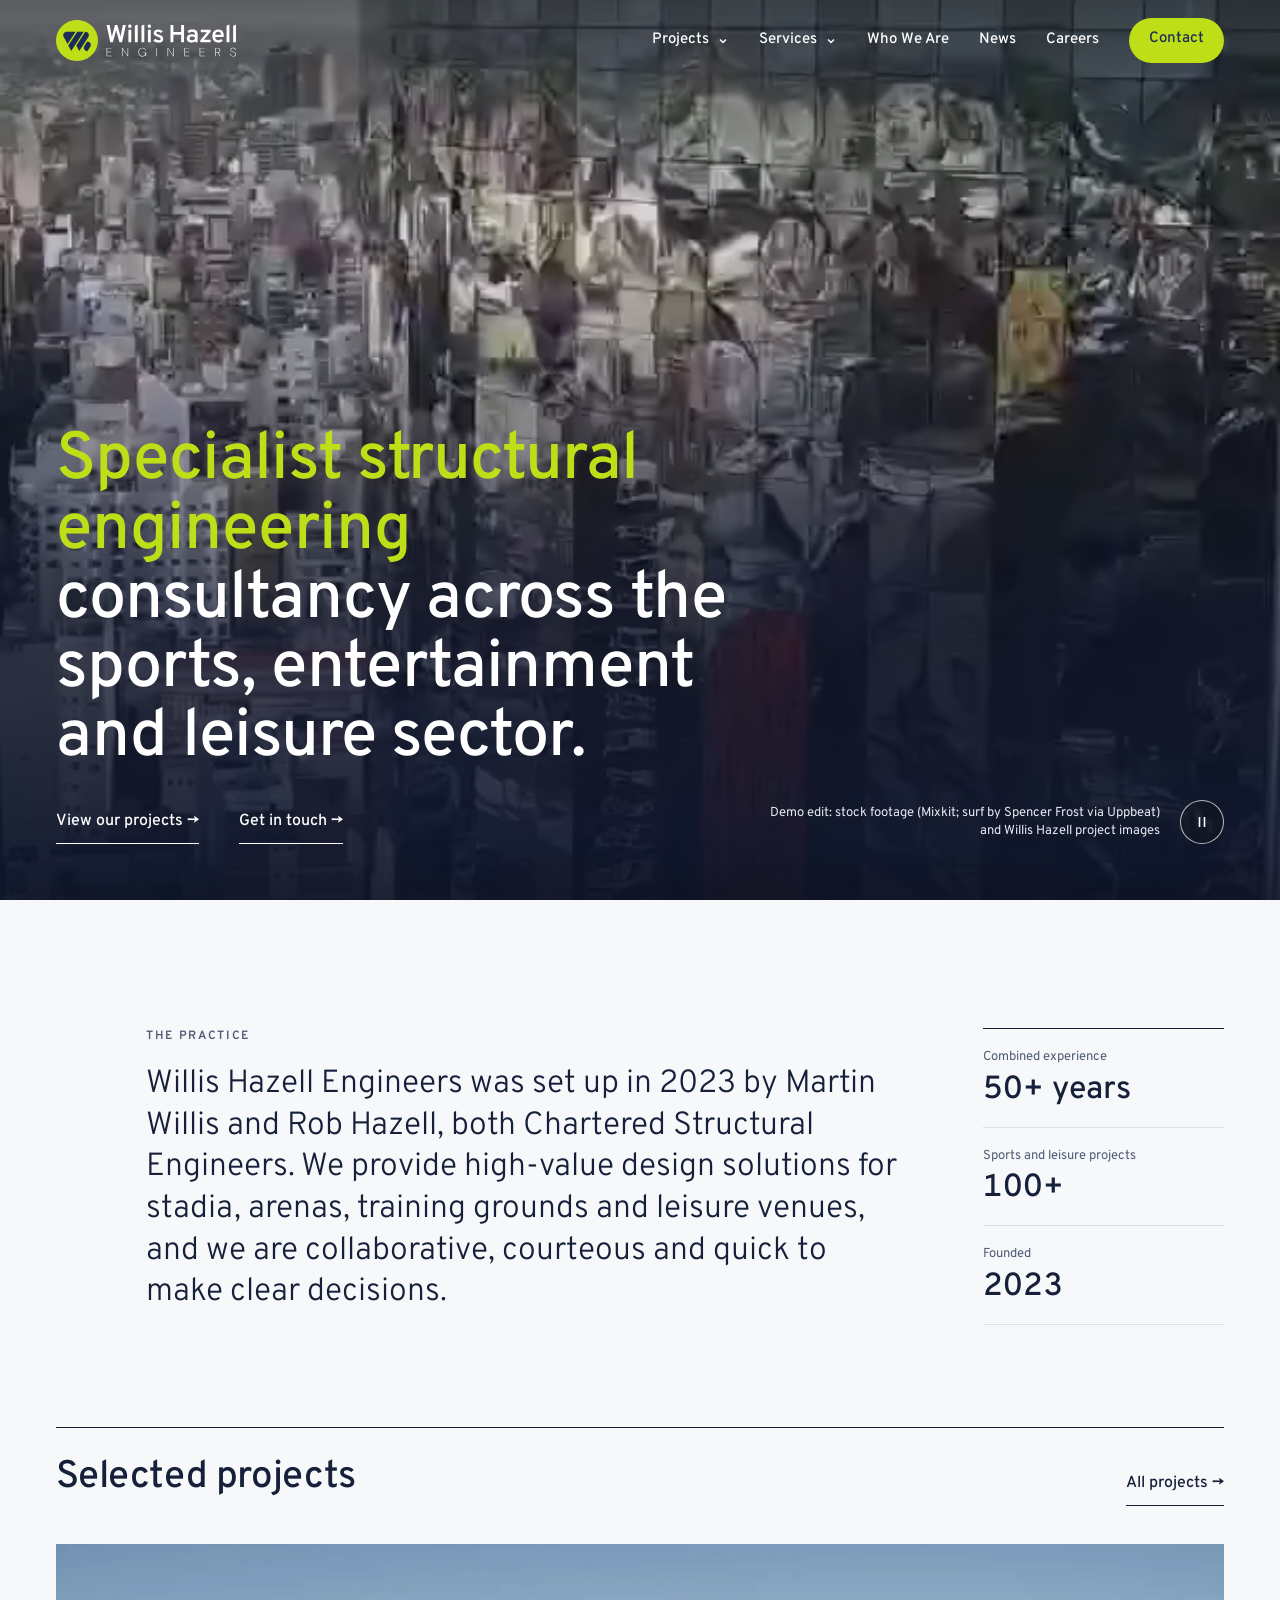
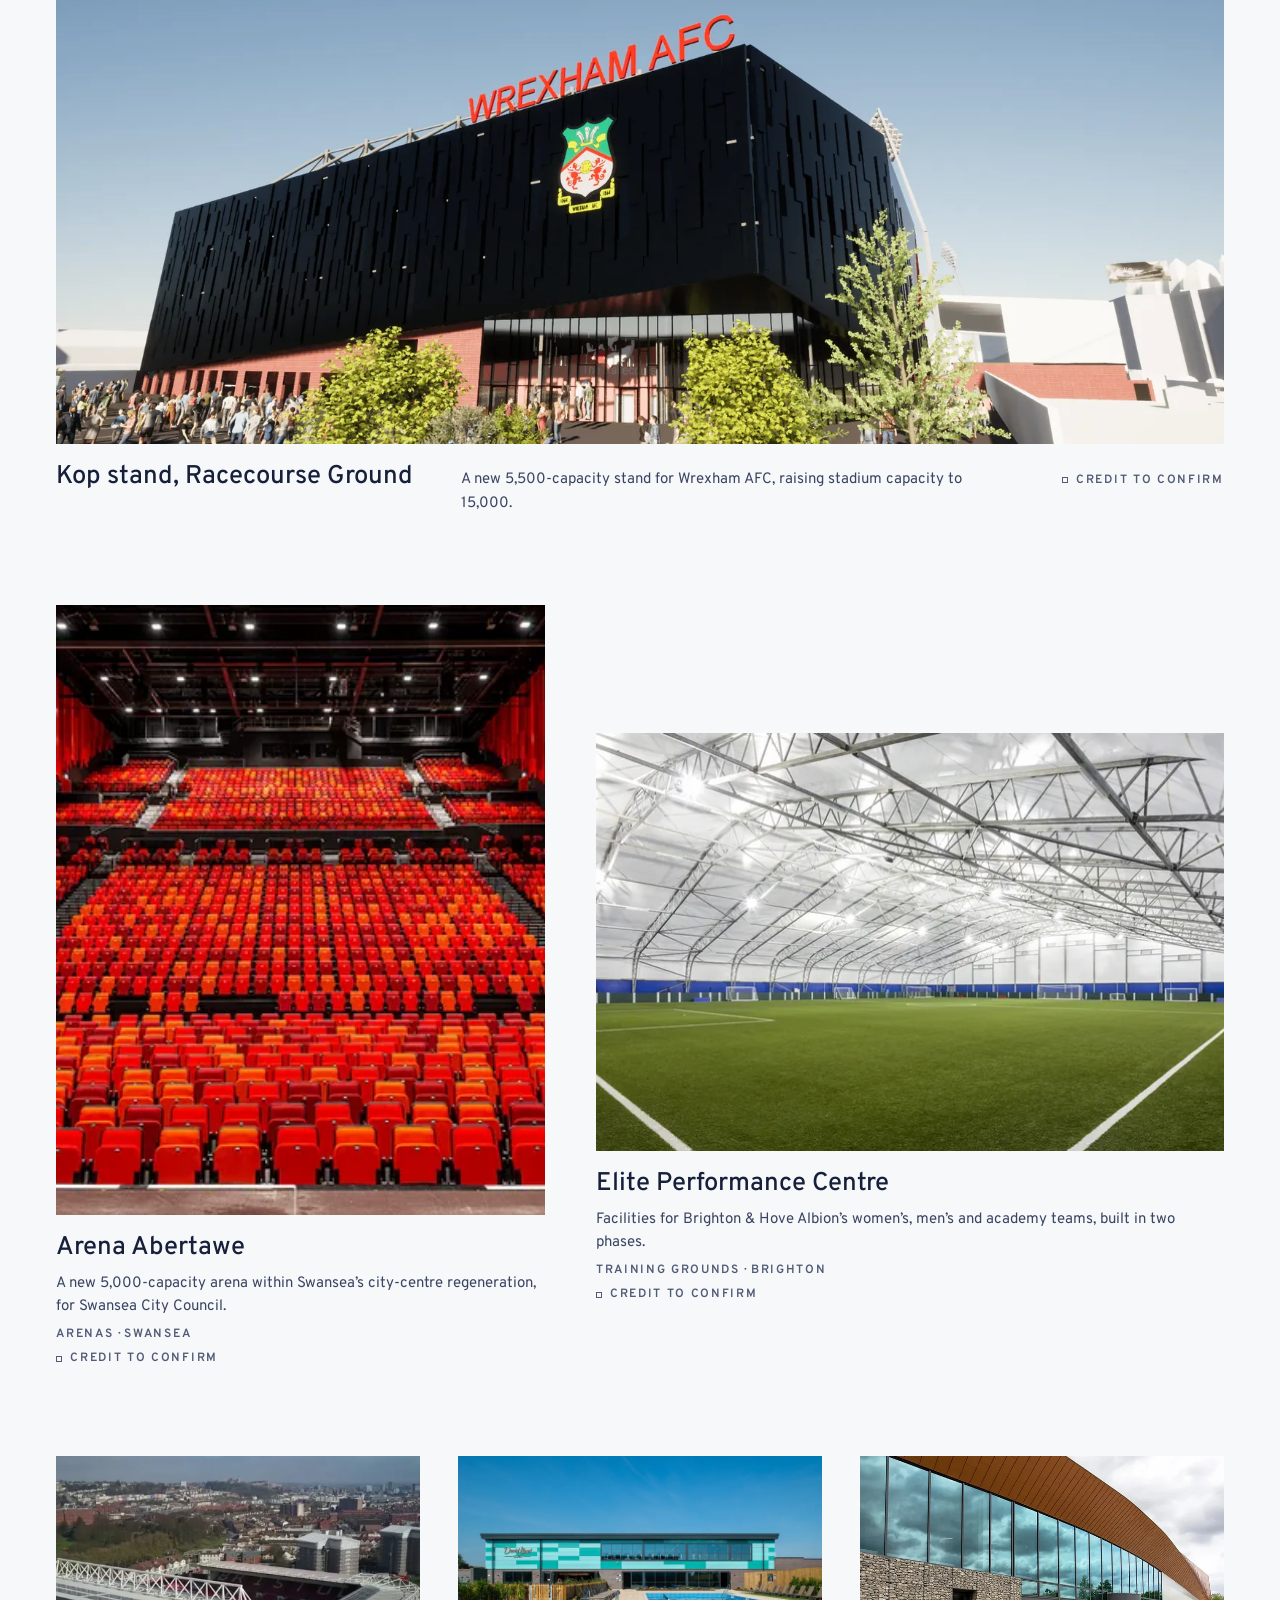
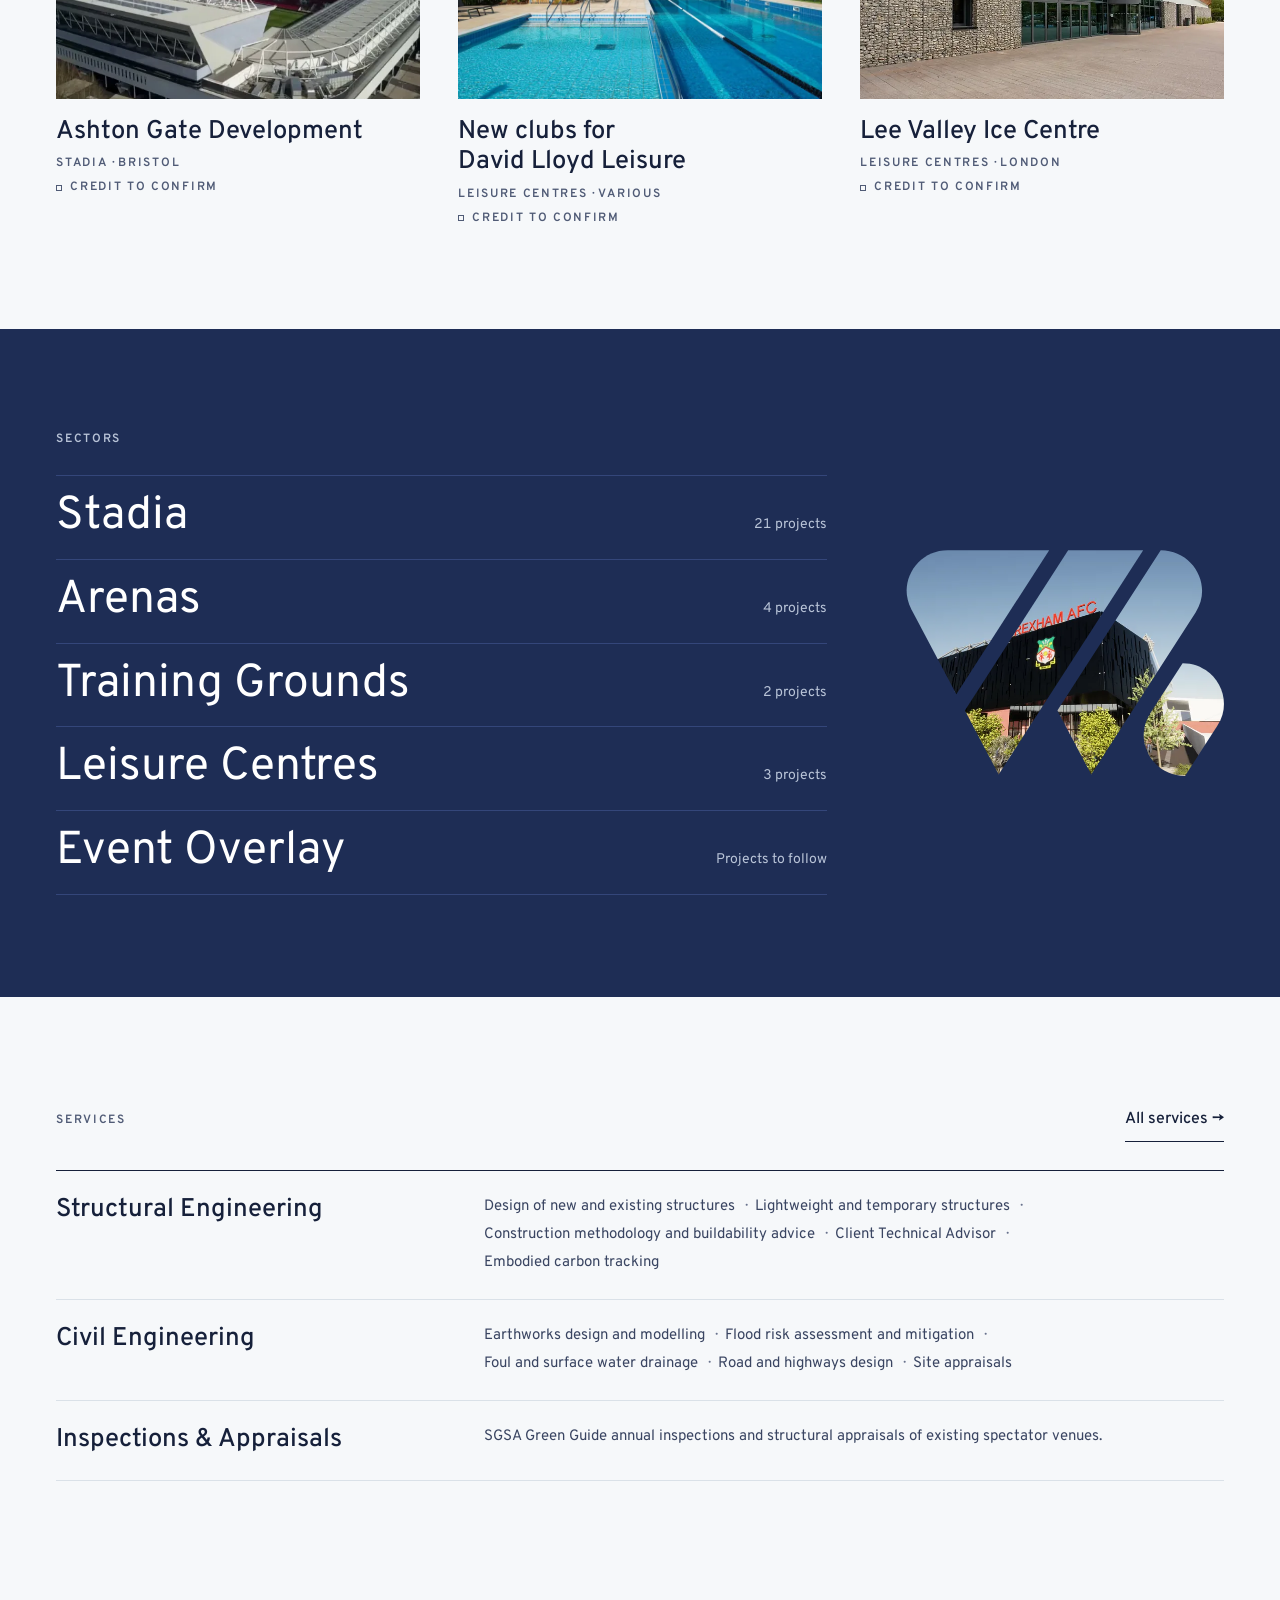
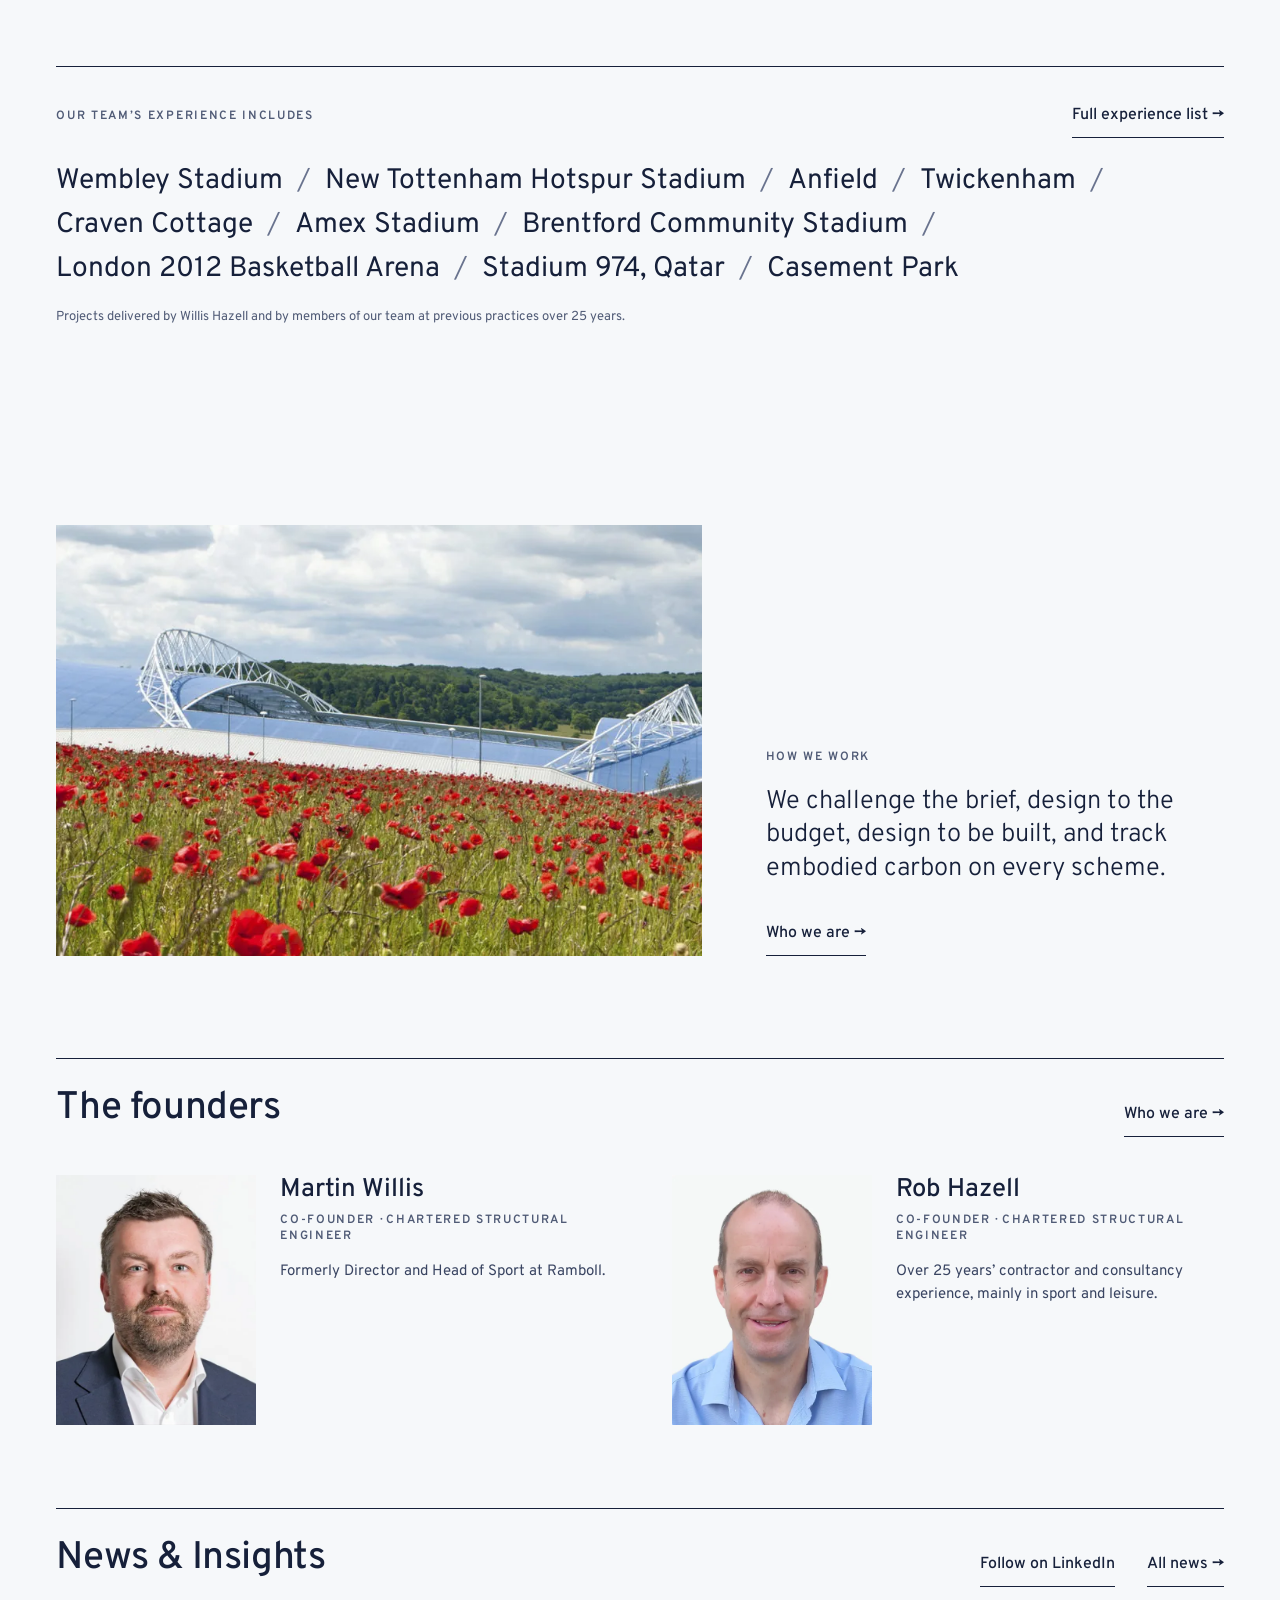
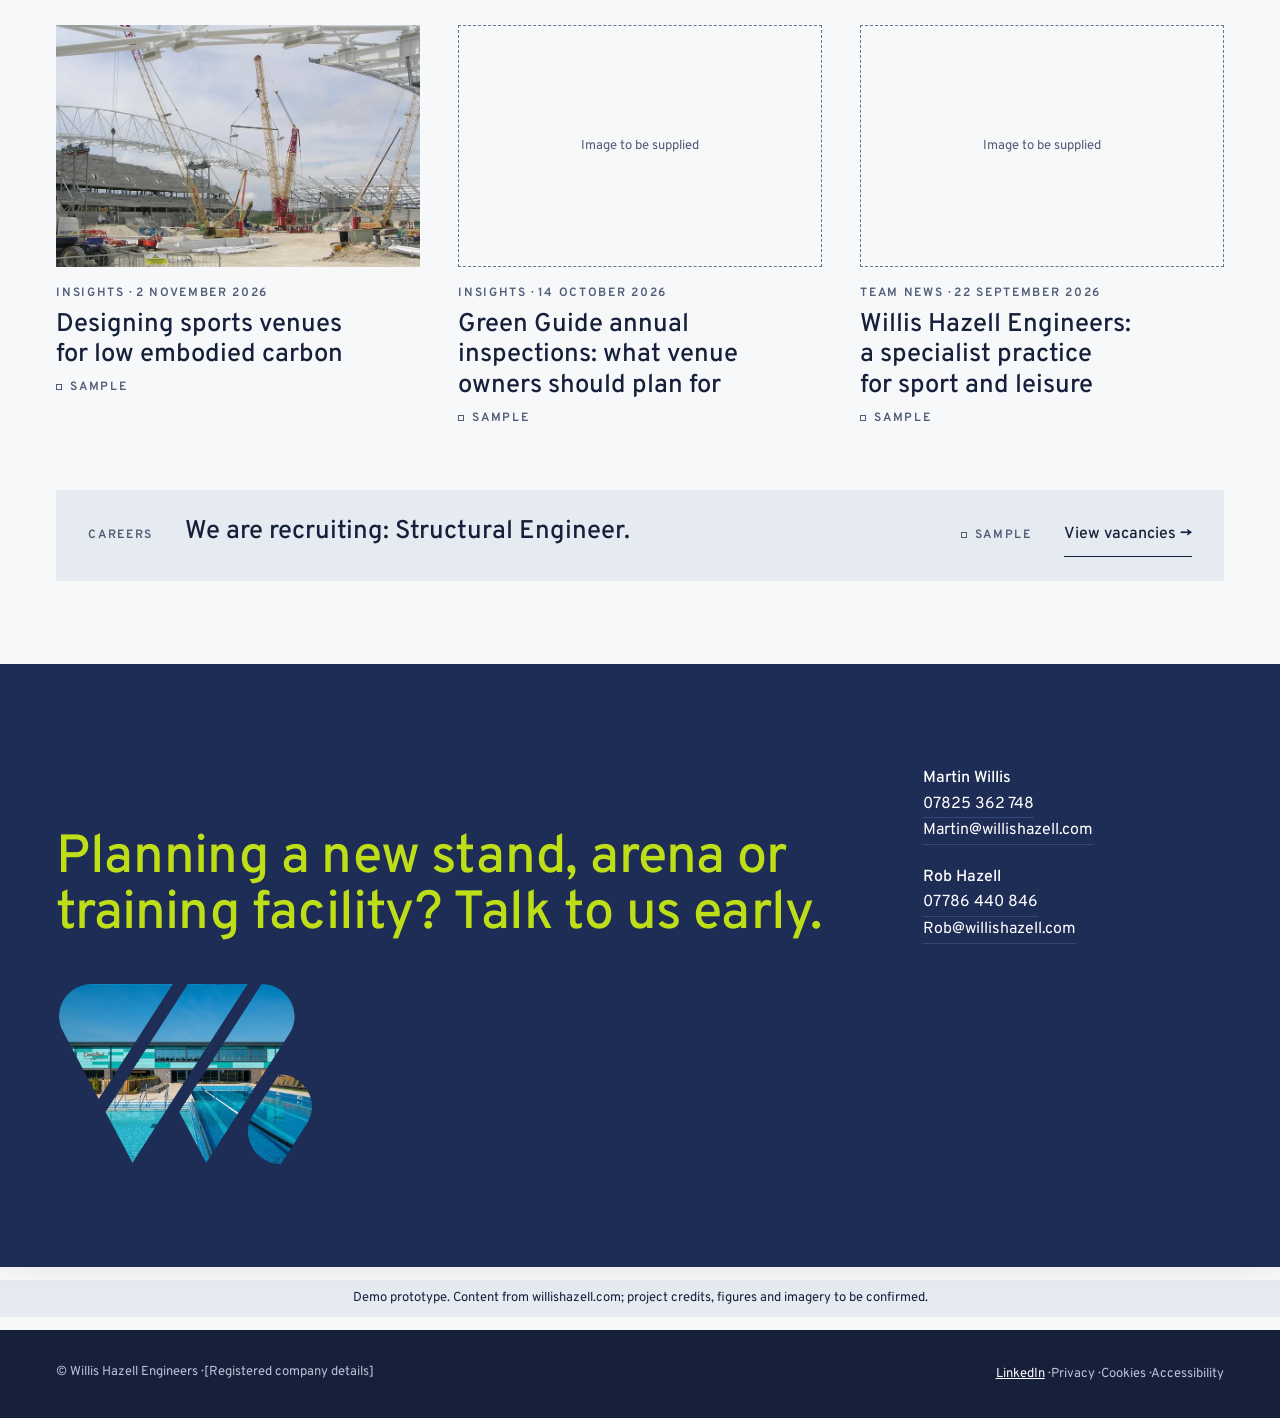
==== commit d35876a9: "feat(home): surf centre shots in the hero edit, with credit At Tom's request the hero edit now inclu" ====
--- a/index.html
+++ b/index.html
@@ -49,7 +49,7 @@
         </div>
       </div>
       <div class="hero-meta">
-        <p>Demo edit: stock footage (Mixkit)<br>and Willis Hazell project images</p>
+        <p>Demo edit: stock footage (Mixkit; surf by Spencer Frost via Uppbeat)<br>and Willis Hazell project images</p>
         <button class="pause" type="button" aria-label="Pause background video"></button>
       </div>
     </div>
--- a/css/site.css
+++ b/css/site.css
@@ -98,7 +98,9 @@
 /* Hero parallax: the hero stays pinned under the header while the rest of the page scrolls up over it.
    Off when reduced motion is requested (normal scrolling). */
 .hero-cover{position:relative;z-index:1;background:var(--paper);box-shadow:0 -18px 40px rgba(16,17,16,.22)}
-@media (prefers-reduced-motion:no-preference){.hero{position:sticky;top:0;z-index:0}}
+/* Pin by the bottom edge when the screen is shorter than the hero (min-height 600px, e.g. a landscape phone),
+   so its headline, buttons and pause control can still be scrolled into view before the page covers it. */
+@media (prefers-reduced-motion:no-preference){.hero{position:sticky;top:min(0px,calc(100svh - 600px));z-index:0}}
 .hero video.is-playing{opacity:1}
 .hero::before{content:"";position:absolute;inset:0 0 auto;height:200px;background:linear-gradient(to bottom,rgba(16,17,16,.55),rgba(16,17,16,0));z-index:1}
 .hero::after{content:"";position:absolute;inset:auto 0 0;height:min(640px,82%);background:linear-gradient(to top,rgba(14,22,45,.9),rgba(14,22,45,.72) 45%,rgba(14,22,45,0));z-index:1}
@@ -611,8 +613,8 @@
 .w-photo img{width:100%;height:100%;object-fit:cover;display:block}
 .sector-image.w-photo{aspect-ratio:46.6/32.9;align-self:center;background:none}
 .w-split{display:flex;flex-wrap:wrap;align-items:center;gap:32px clamp(32px,5vw,80px)}
-.w-split > .w-text{flex:999 1 560px;min-width:0}
-.w-split > .w-photo{flex:1 1 280px;max-width:460px}
+.w-split > .w-text{flex:1 1 480px;min-width:0}
+.w-split > .w-photo{flex:0 1 clamp(320px,34vw,520px)}
 .cs-title > .w-photo{flex:1 1 240px;max-width:380px;align-self:center}
 .cs-inset .cs-title > .w-photo{display:none}
 .contact-band::after{content:"";flex:0 1 clamp(200px,20vw,320px);aspect-ratio:46.6/32.9;align-self:center;background:url(../assets/img/david-lloyd-800.webp) center/cover;-webkit-mask:url(../assets/img/w-mask.svg) center/contain no-repeat;mask:url(../assets/img/w-mask.svg) center/contain no-repeat}
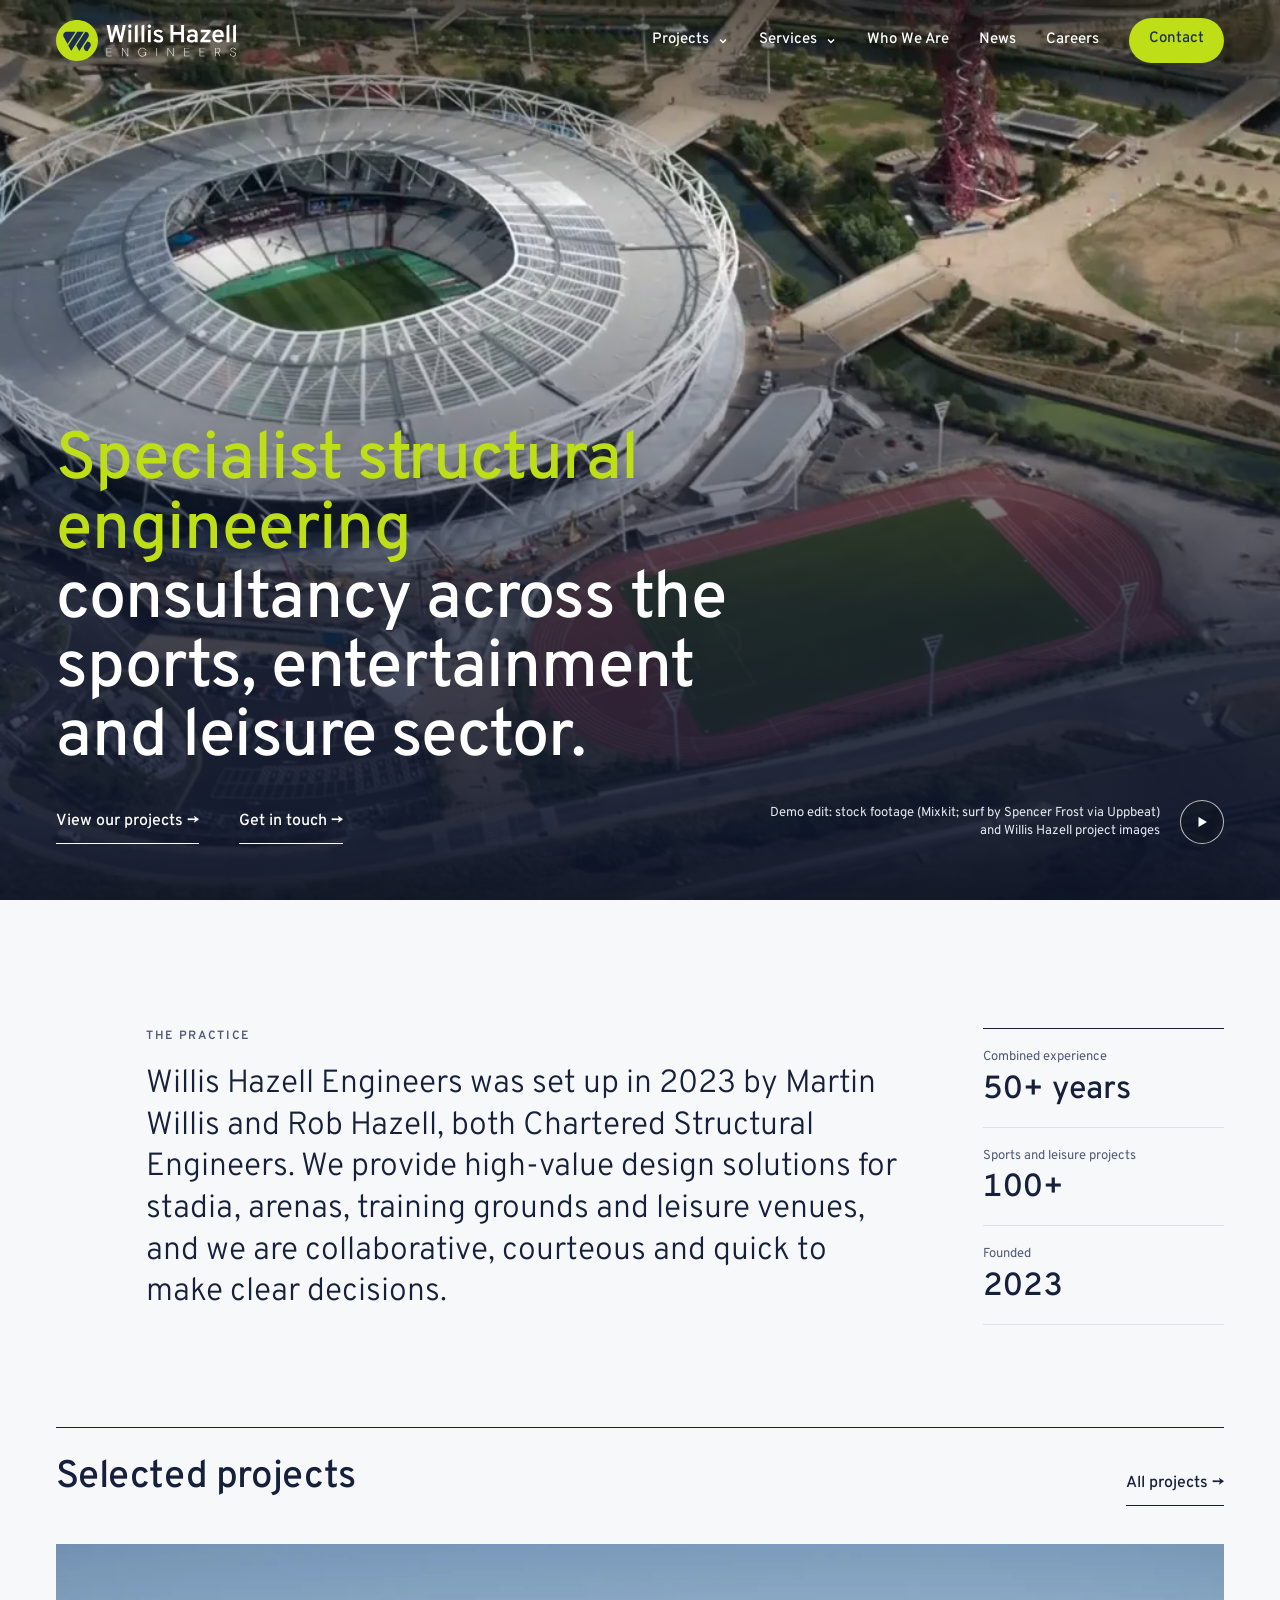
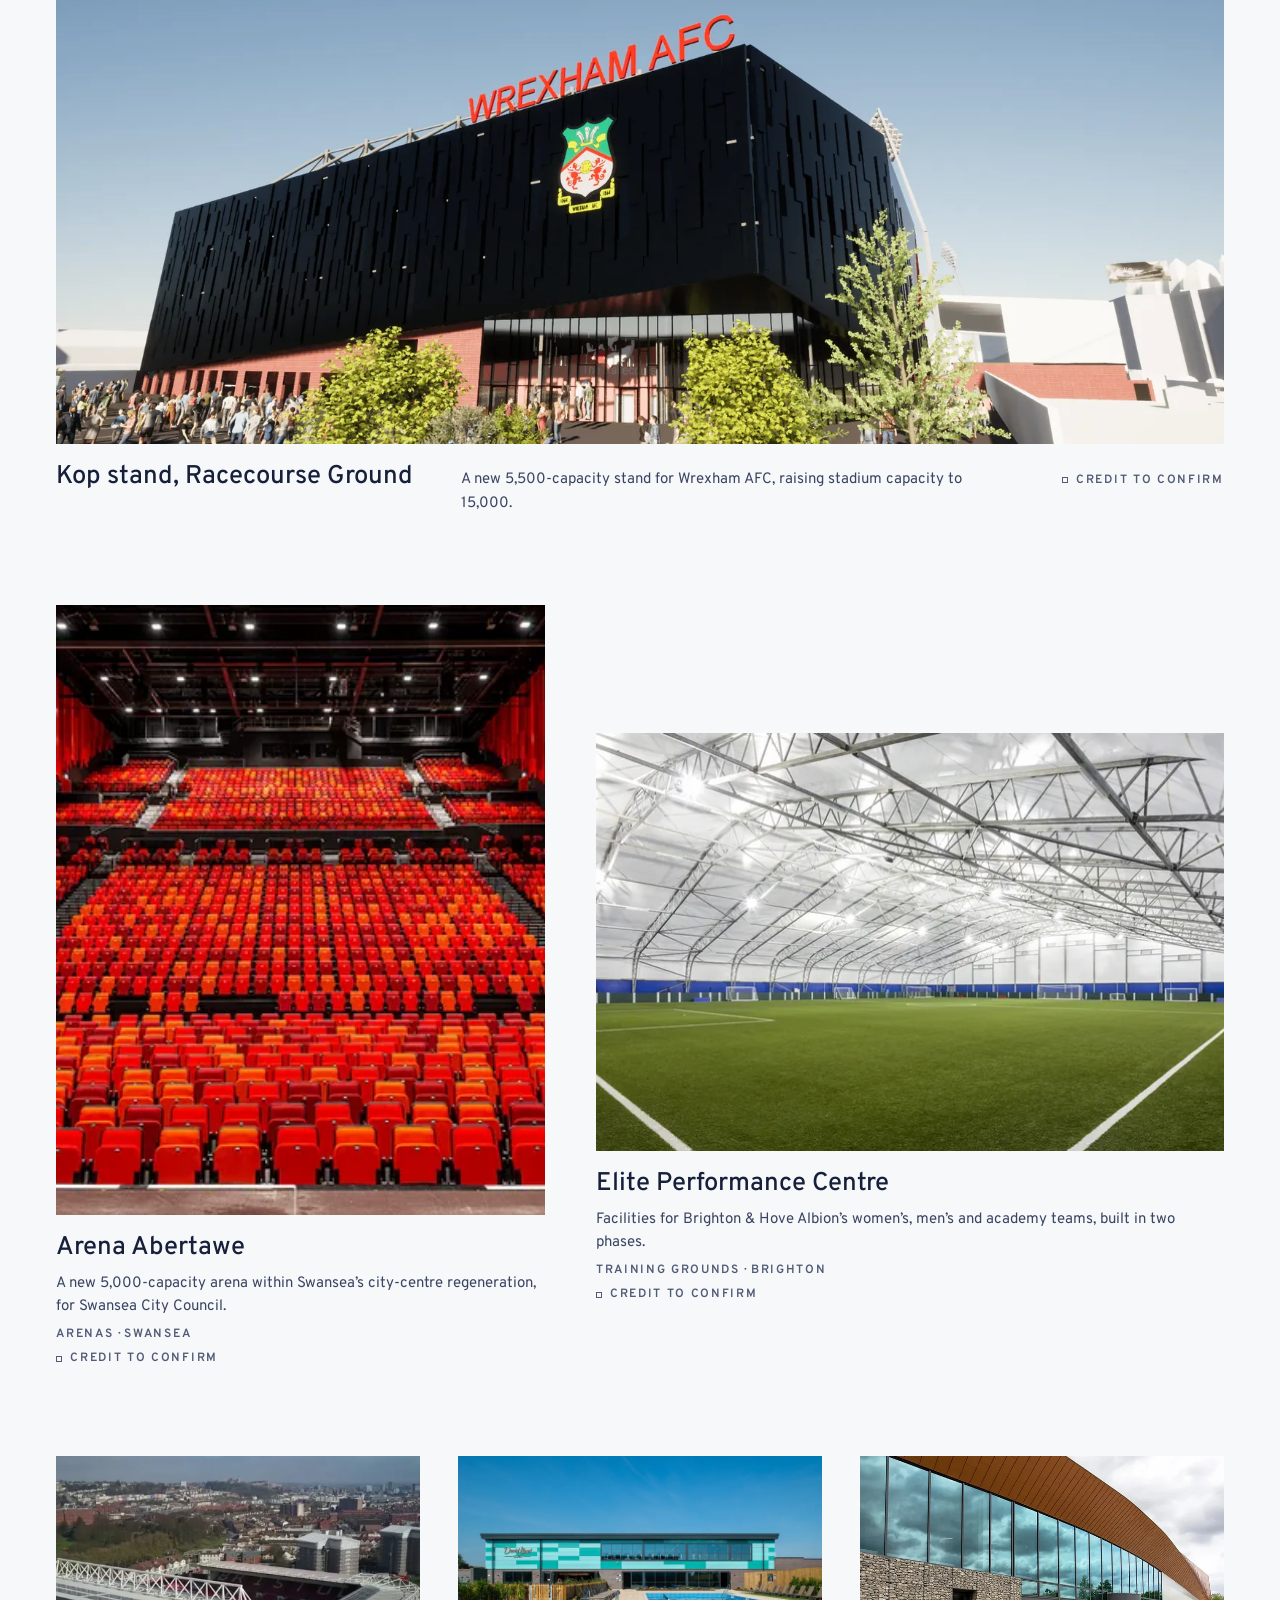
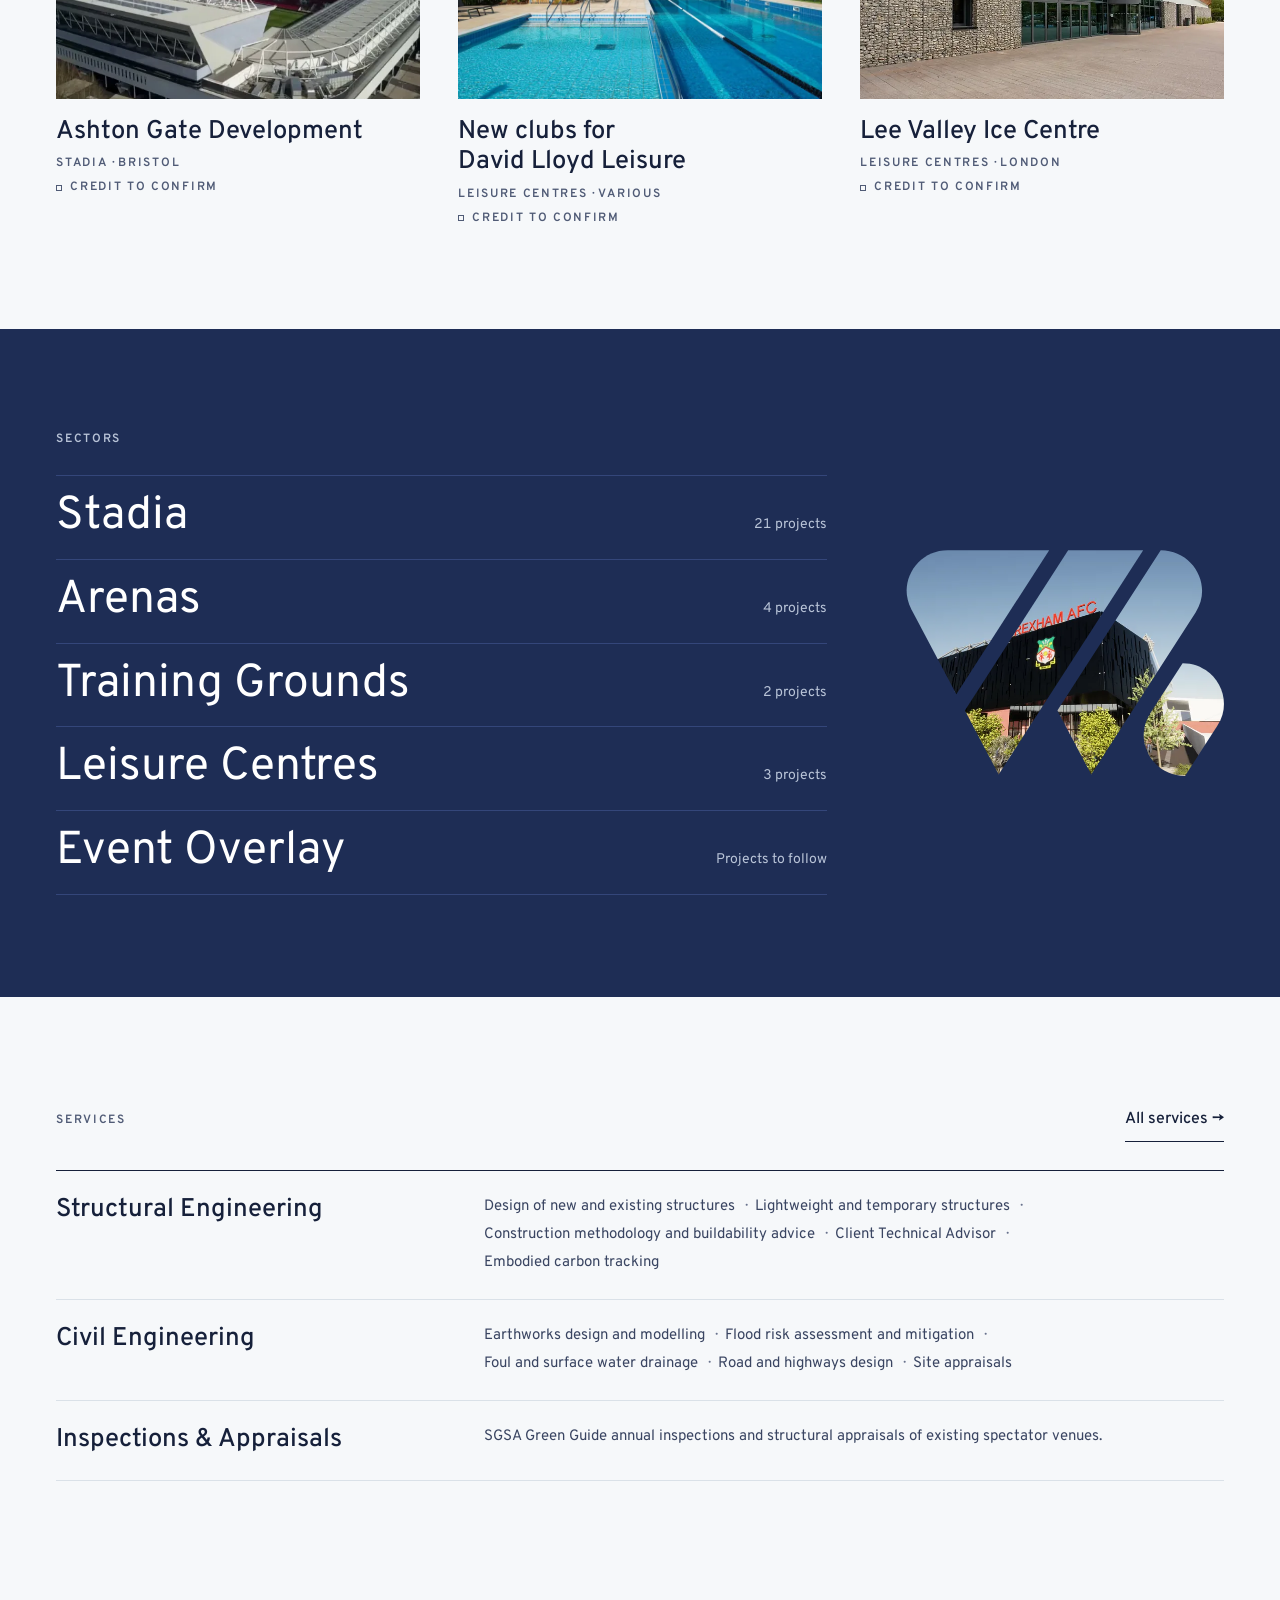
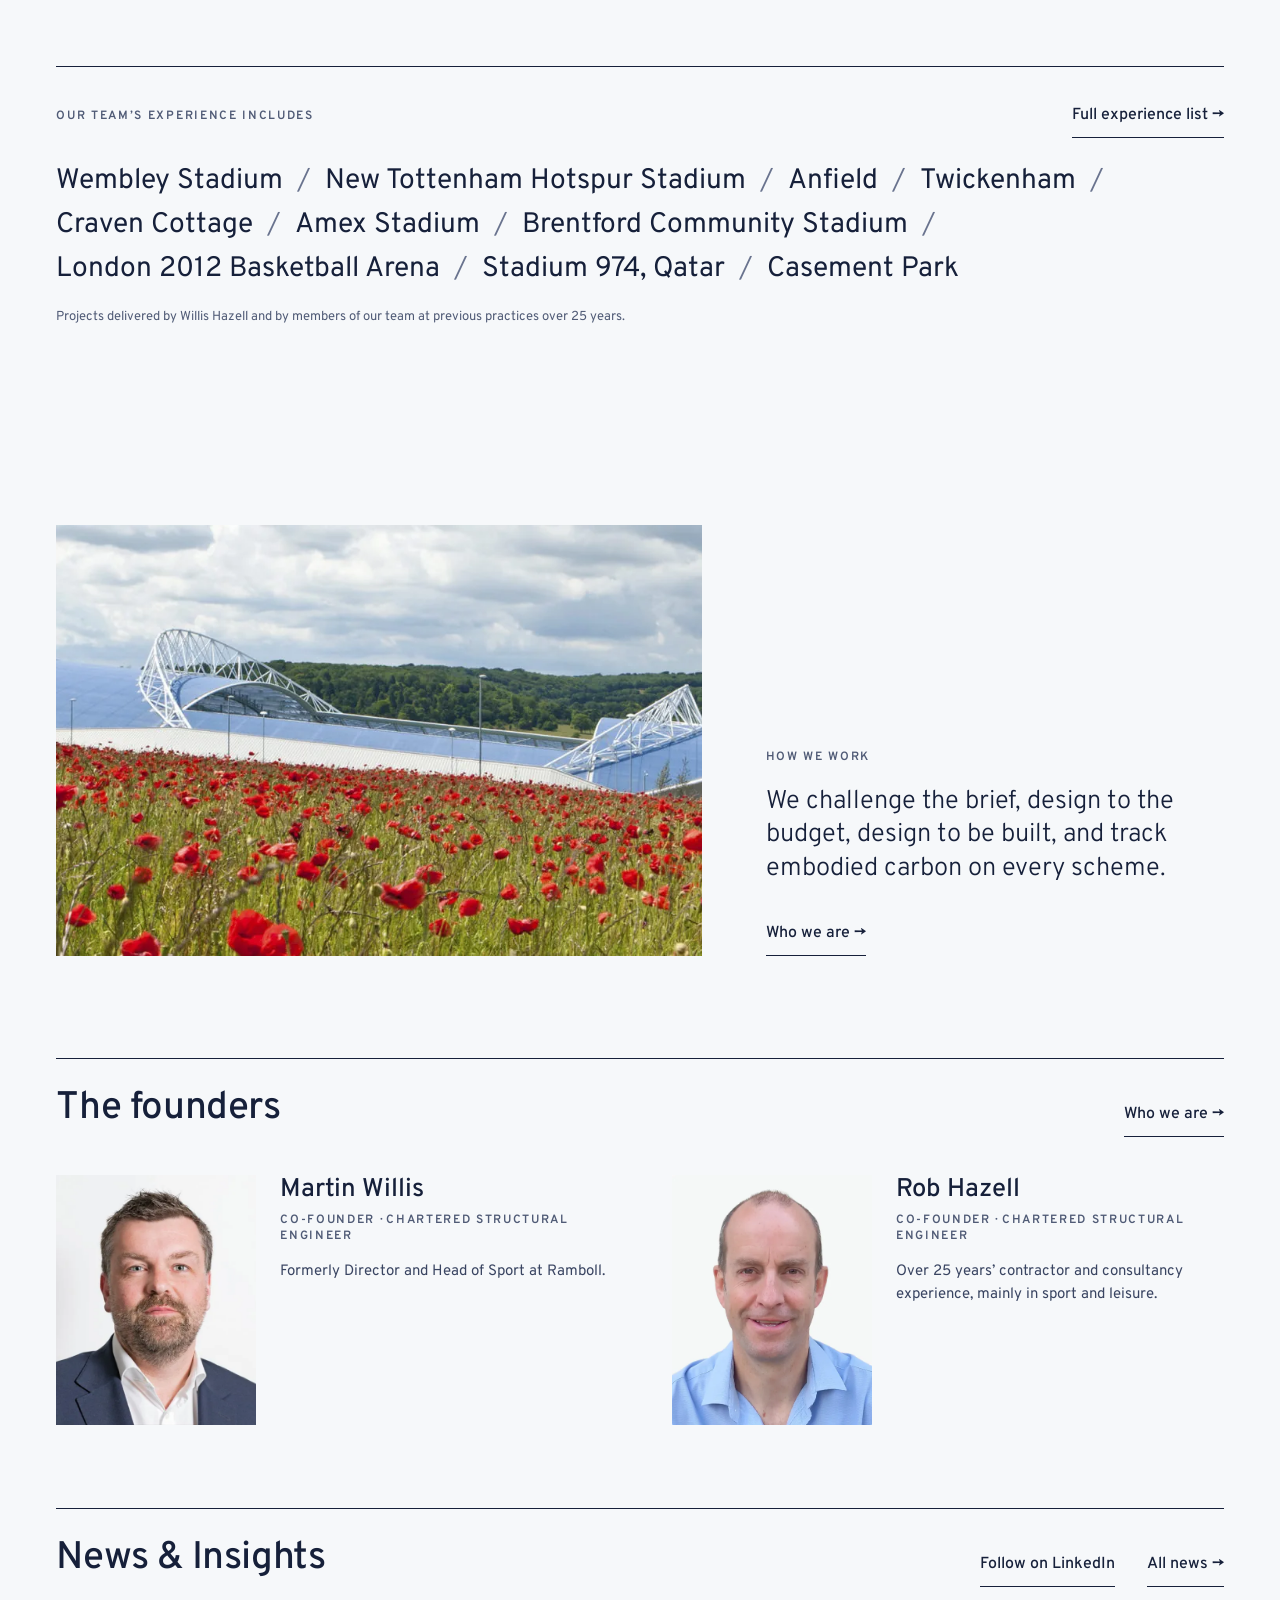
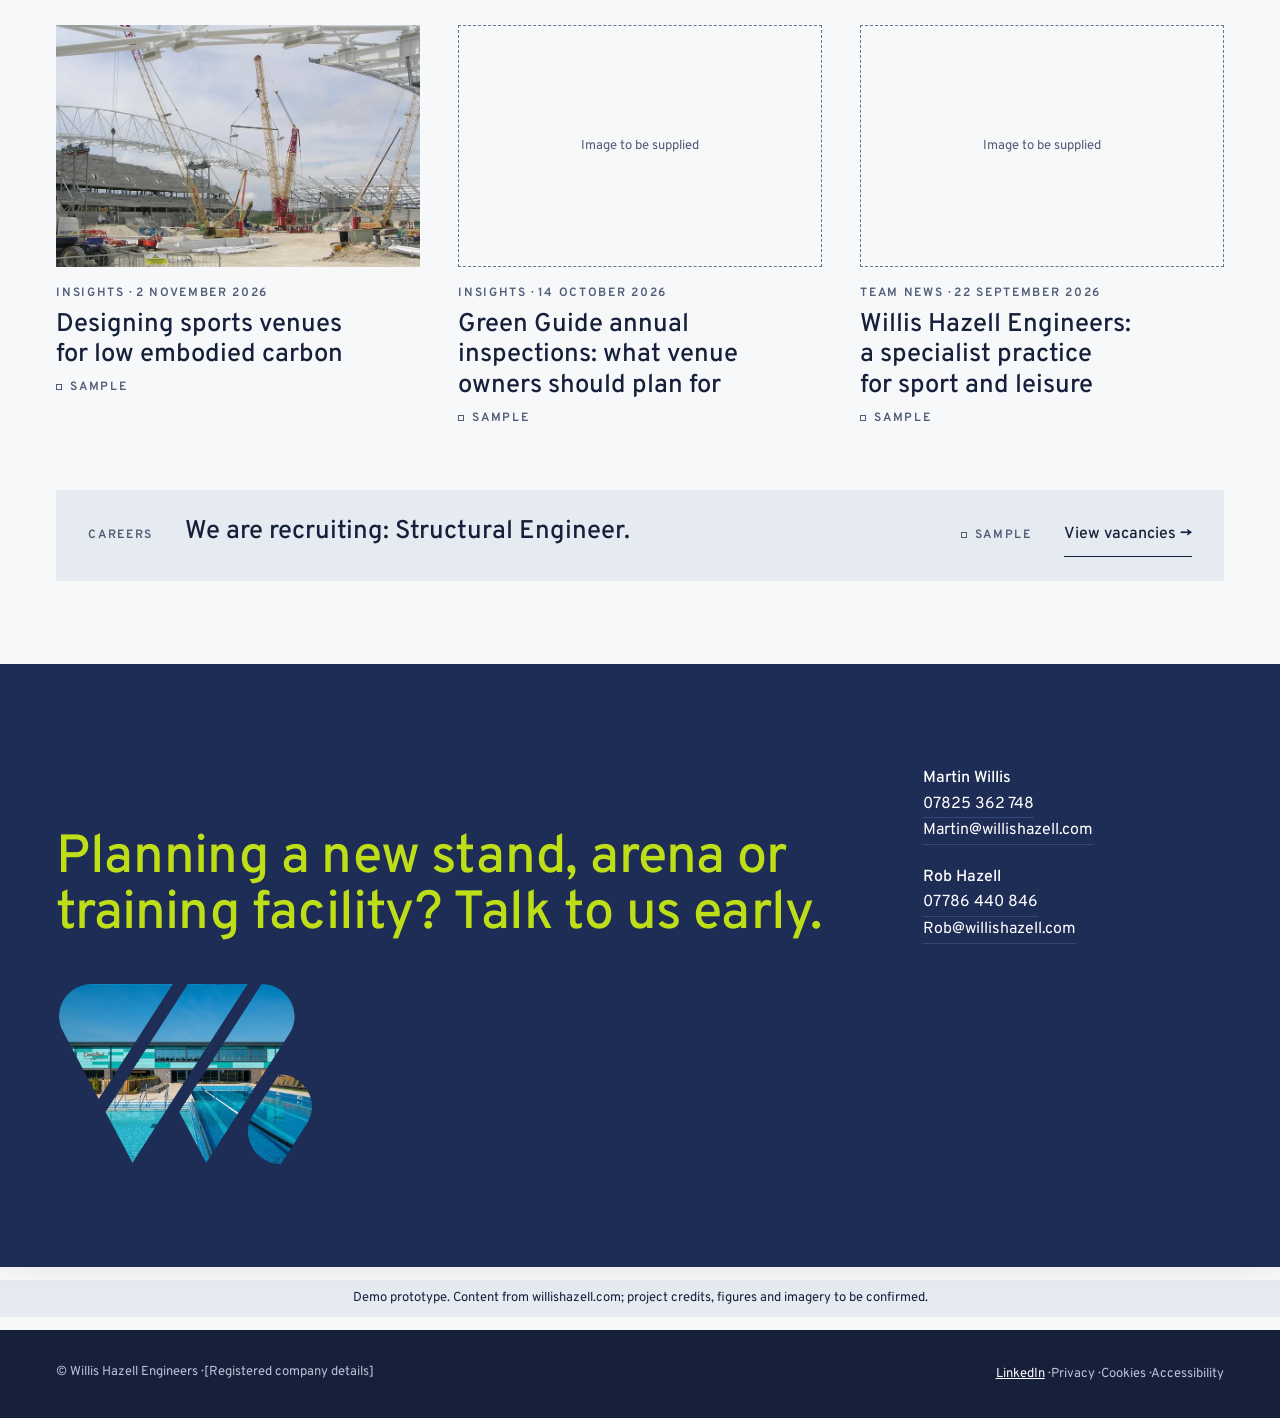
==== commit 62630ebc: "feat(home): hero edit with static stills, opening on the stadium aerial At Tom's request: - the proj" ====
--- a/index.html
+++ b/index.html
@@ -9,8 +9,8 @@
 <link rel="preload" href="assets/fonts/overpass-latin.woff" as="font" type="font/woff" crossorigin>
 <link rel="icon" href="data:,">
 <link rel="stylesheet" href="css/site.css">
-<link rel="preload" as="image" href="assets/img/hero-poster.webp" media="(min-width:701px)">
-<link rel="preload" as="image" href="assets/img/hero-mobile-frame.webp" media="(max-width:700px)">
+<link rel="preload" as="image" href="assets/img/hero-edit-poster.webp" media="(min-width:701px)">
+<link rel="preload" as="image" href="assets/img/hero-edit-mobile-frame.webp" media="(max-width:700px)">
 </head>
 <body>
 <a class="skip" href="#main">Skip to content</a>
@@ -36,8 +36,8 @@
   <!-- Hero: full-screen drone footage -->
   <section class="hero" aria-label="Introduction">
     <picture class="hero-still" aria-hidden="true">
-      <source media="(min-width:701px)" srcset="assets/img/hero-poster.webp">
-      <img src="assets/img/hero-mobile-frame.webp" alt="">
+      <source media="(min-width:701px)" srcset="assets/img/hero-edit-poster.webp">
+      <img src="assets/img/hero-edit-mobile-frame.webp" alt="">
     </picture>
     <video muted loop playsinline preload="none" data-src="assets/video/hero-edit.mp4" data-src-mobile="assets/video/hero-edit-mobile.mp4" aria-hidden="true"></video>
     <div class="wrap hero-inner">
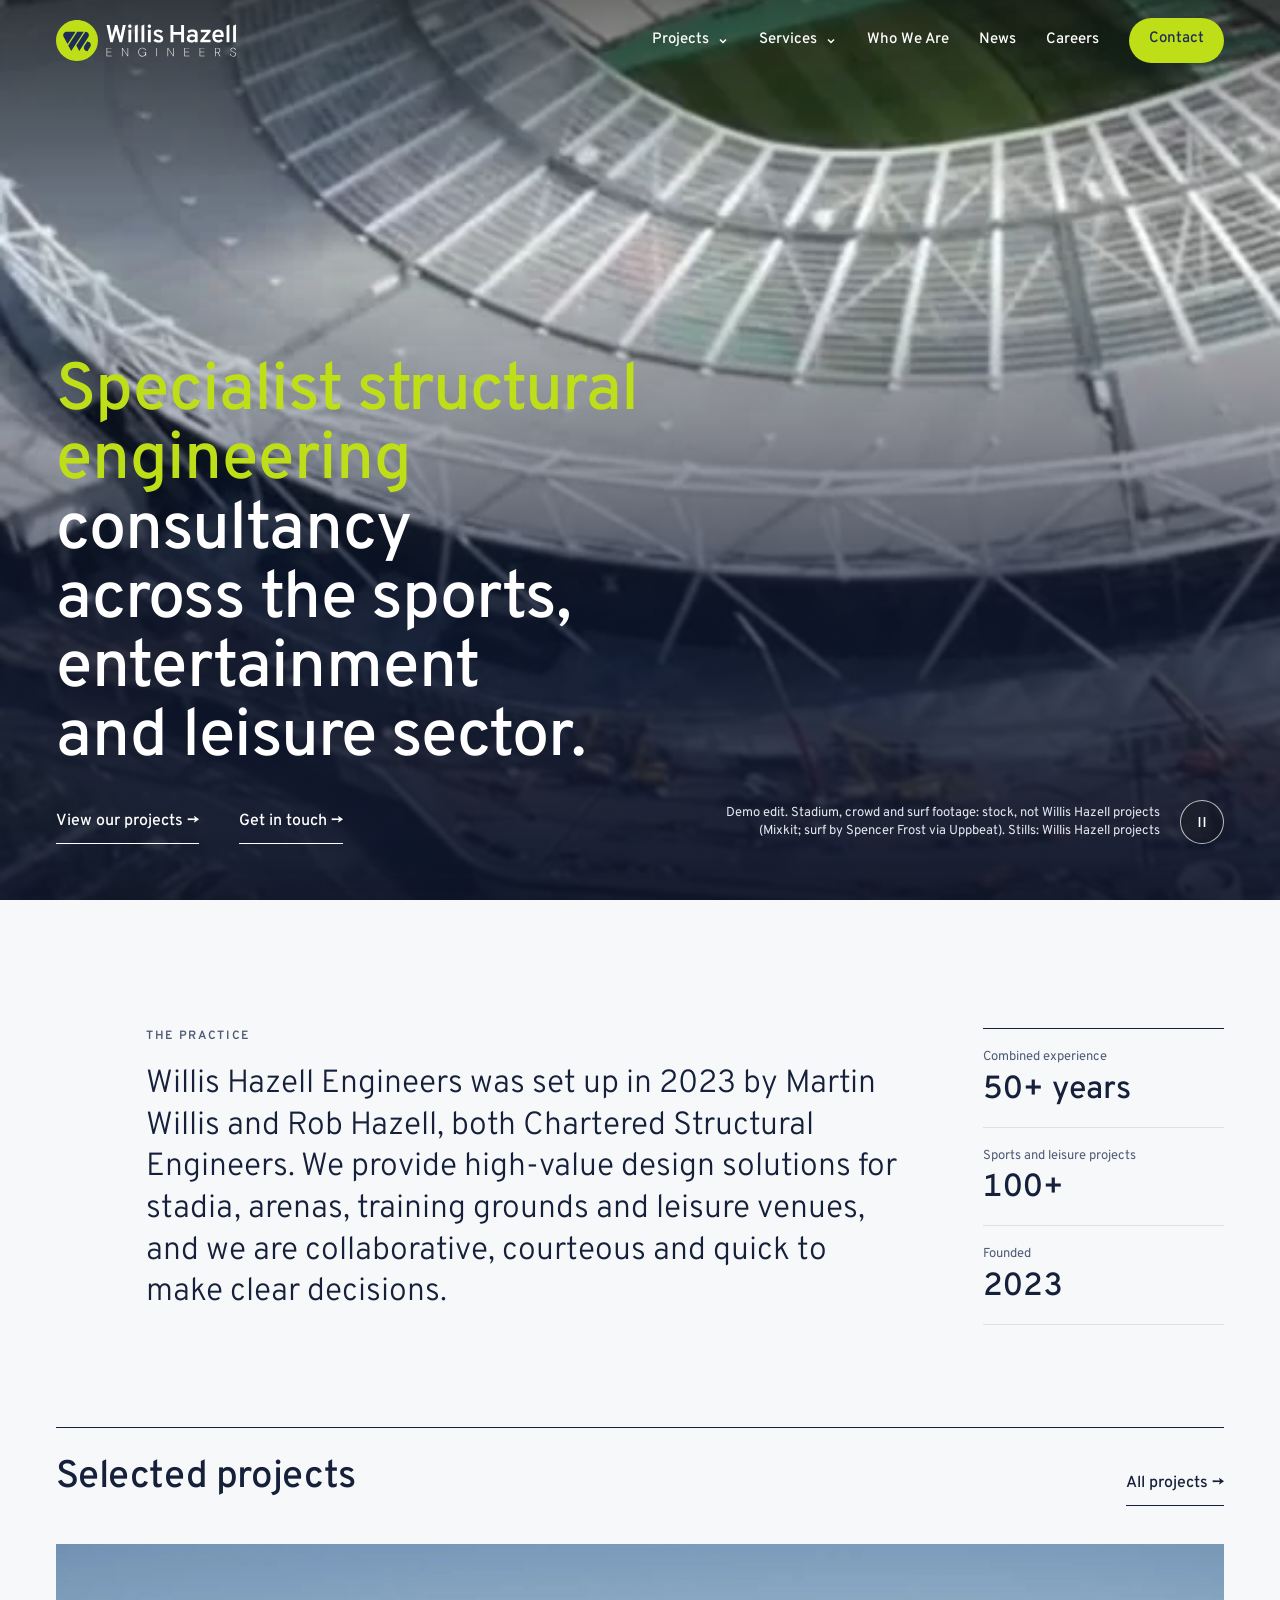
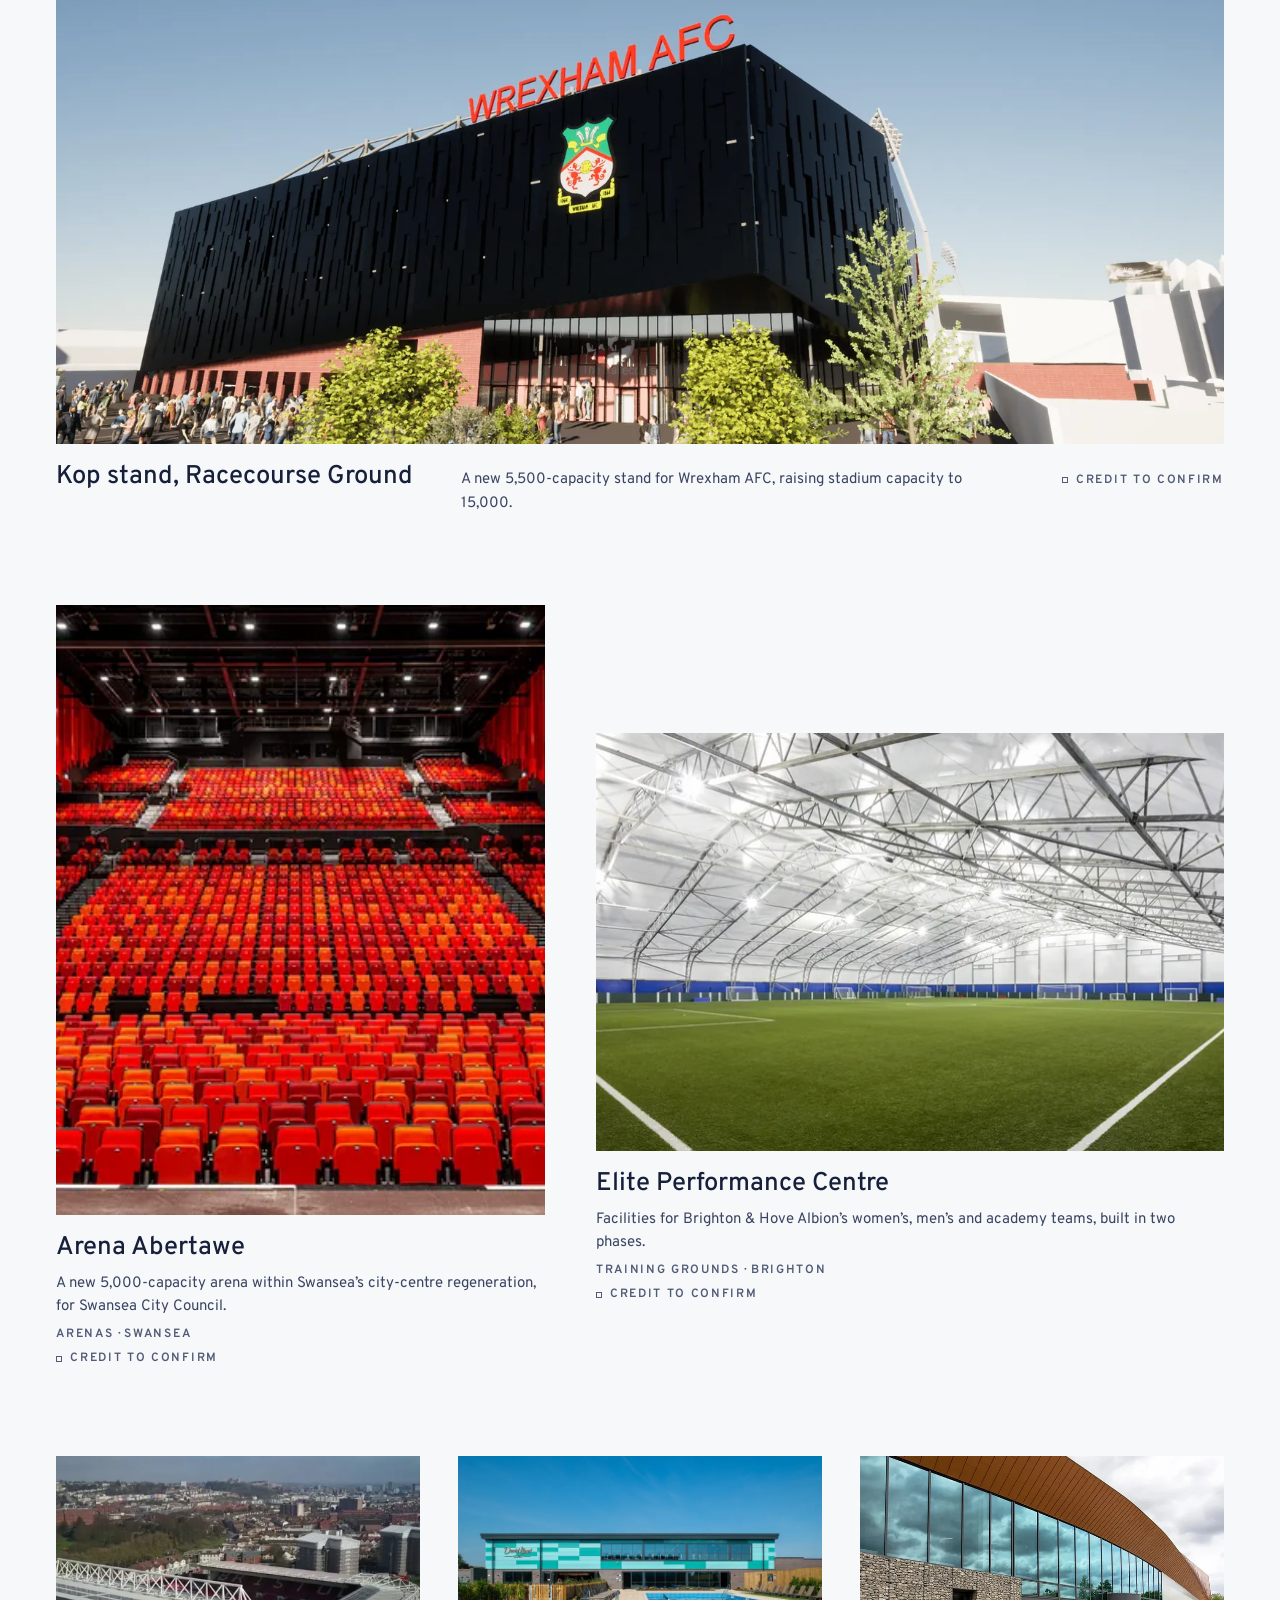
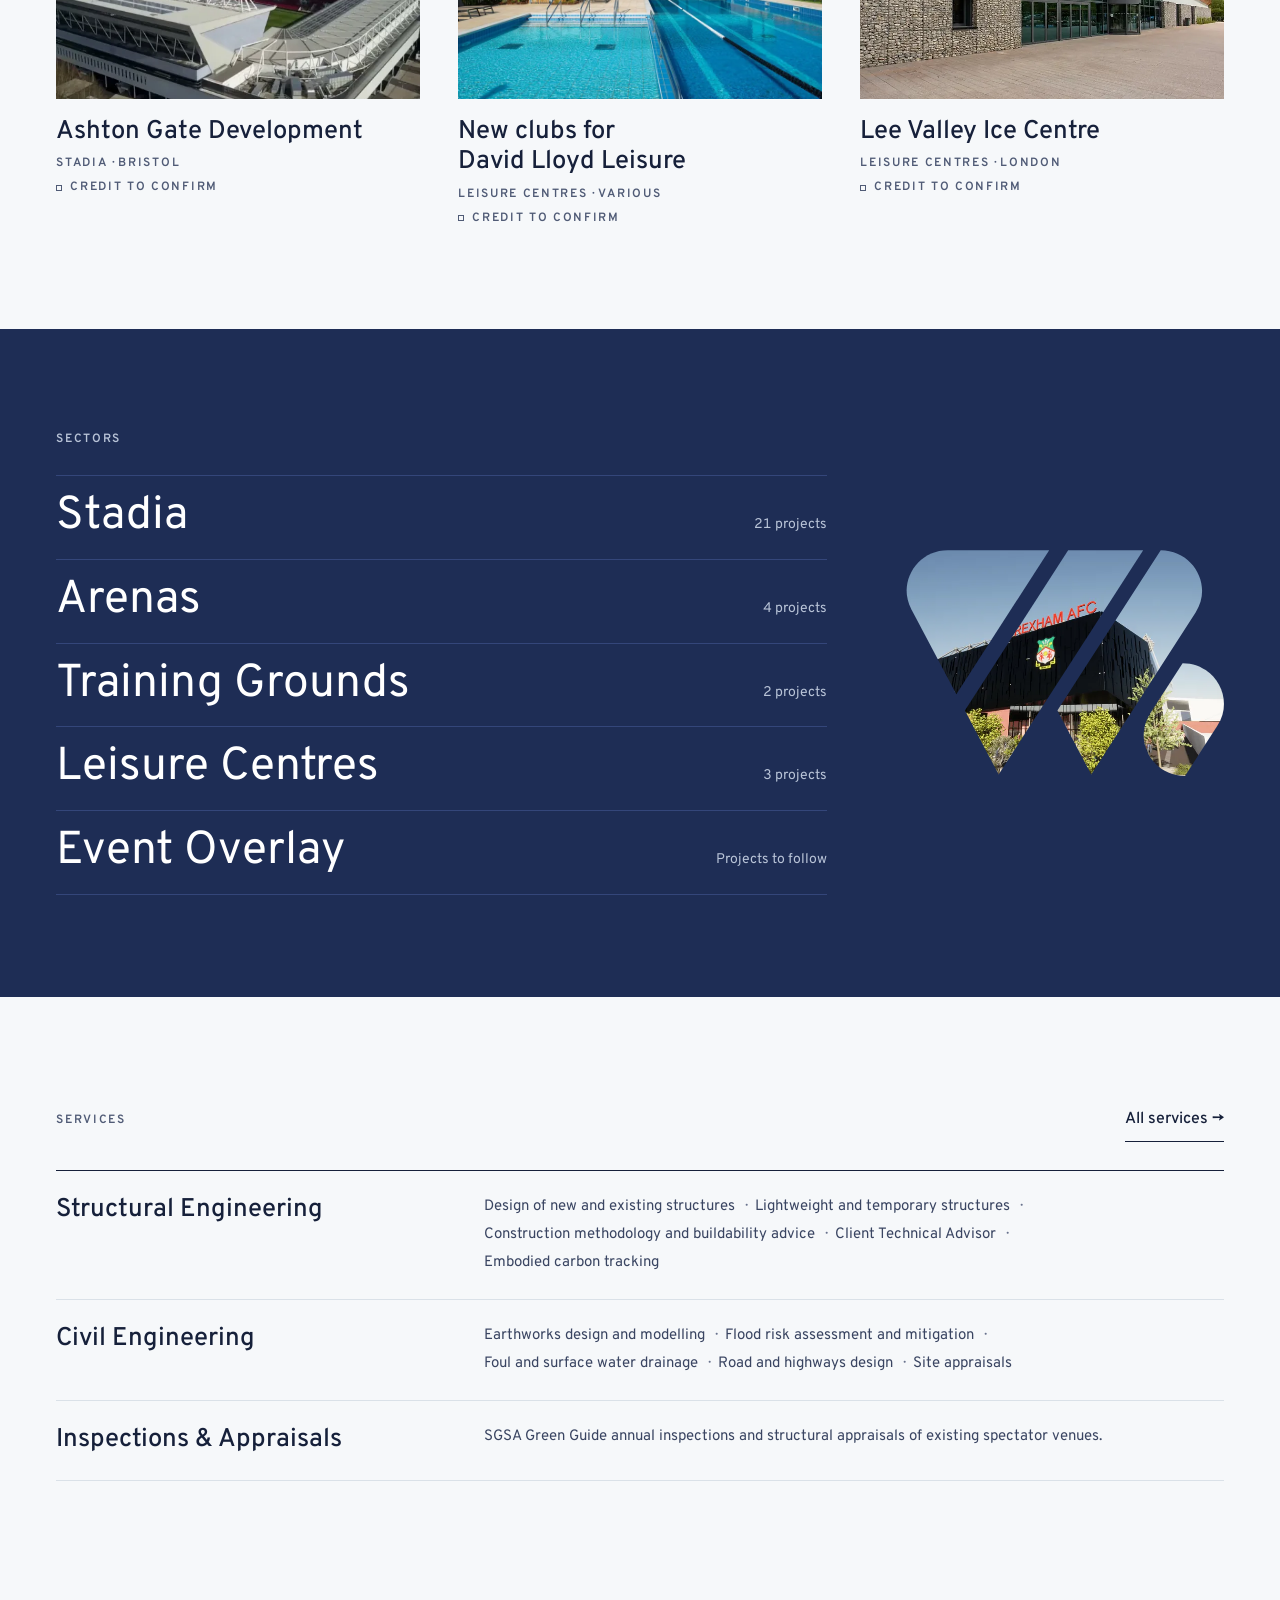
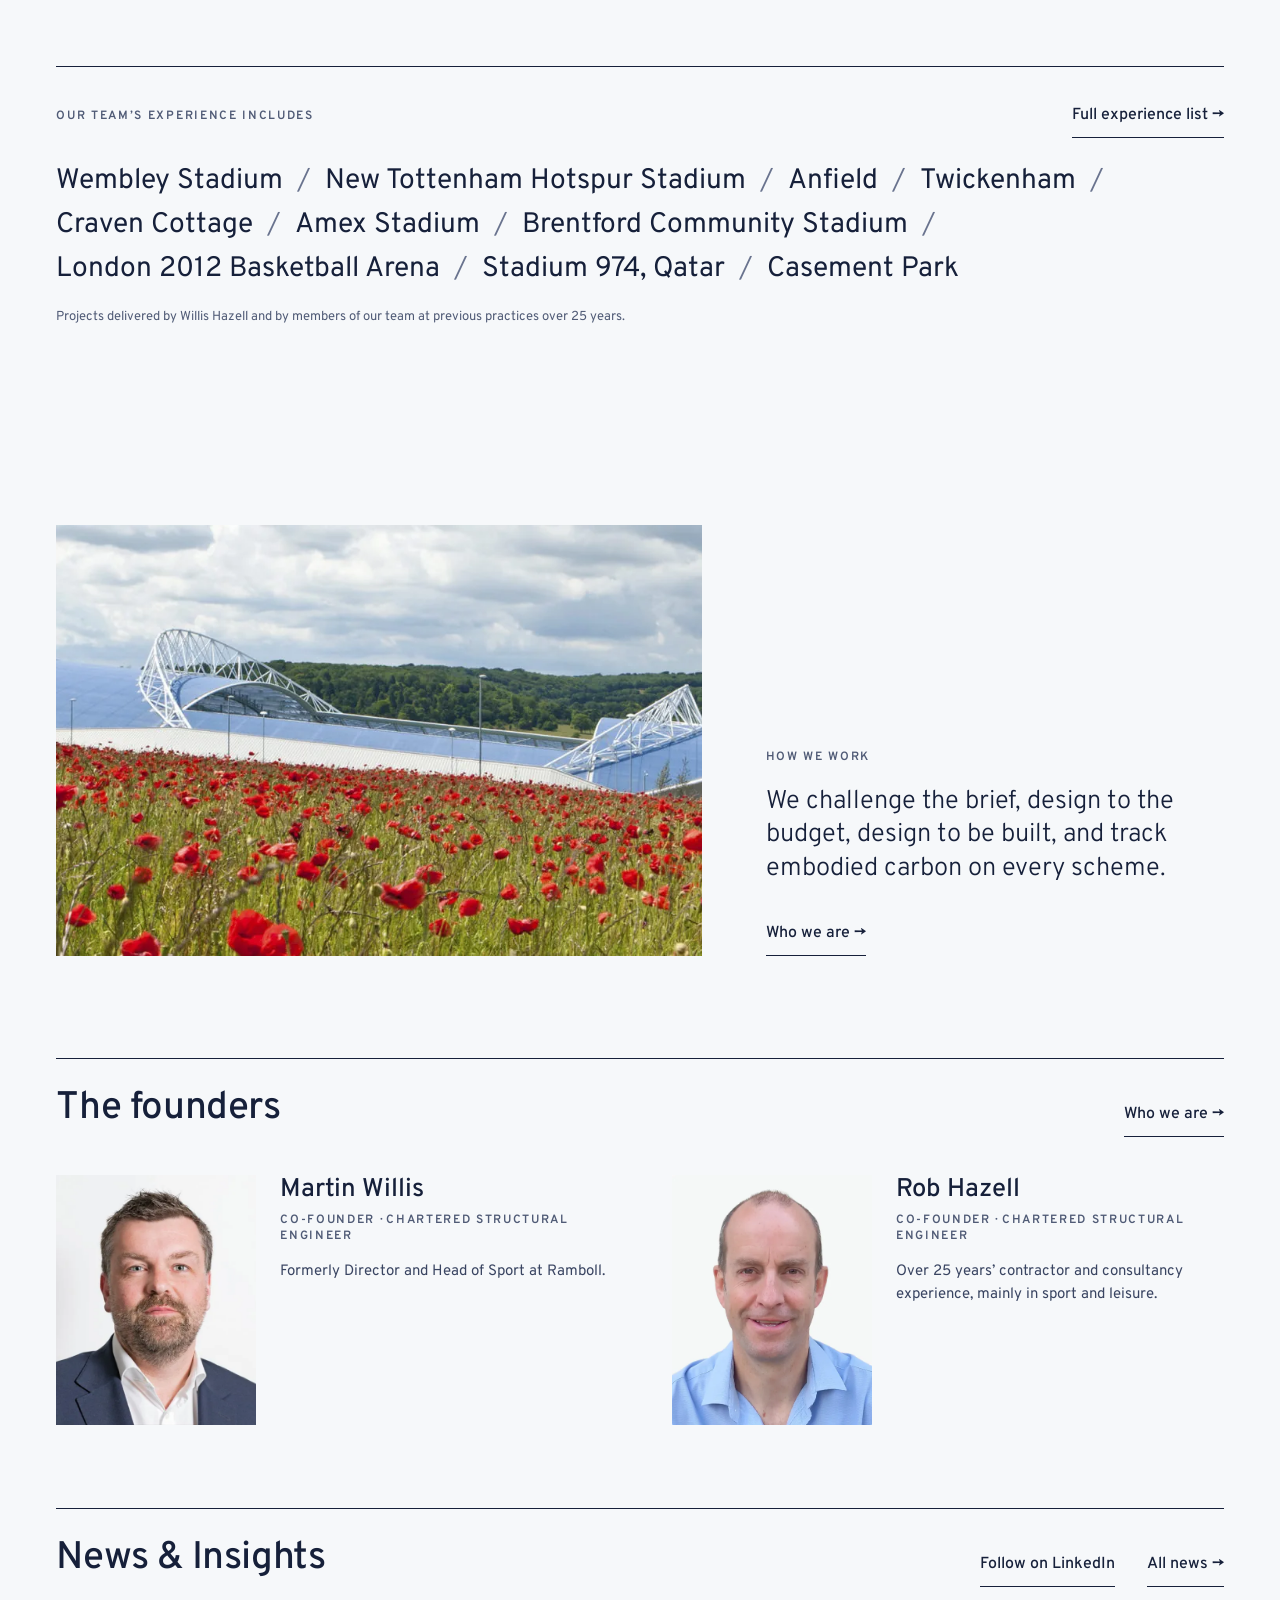
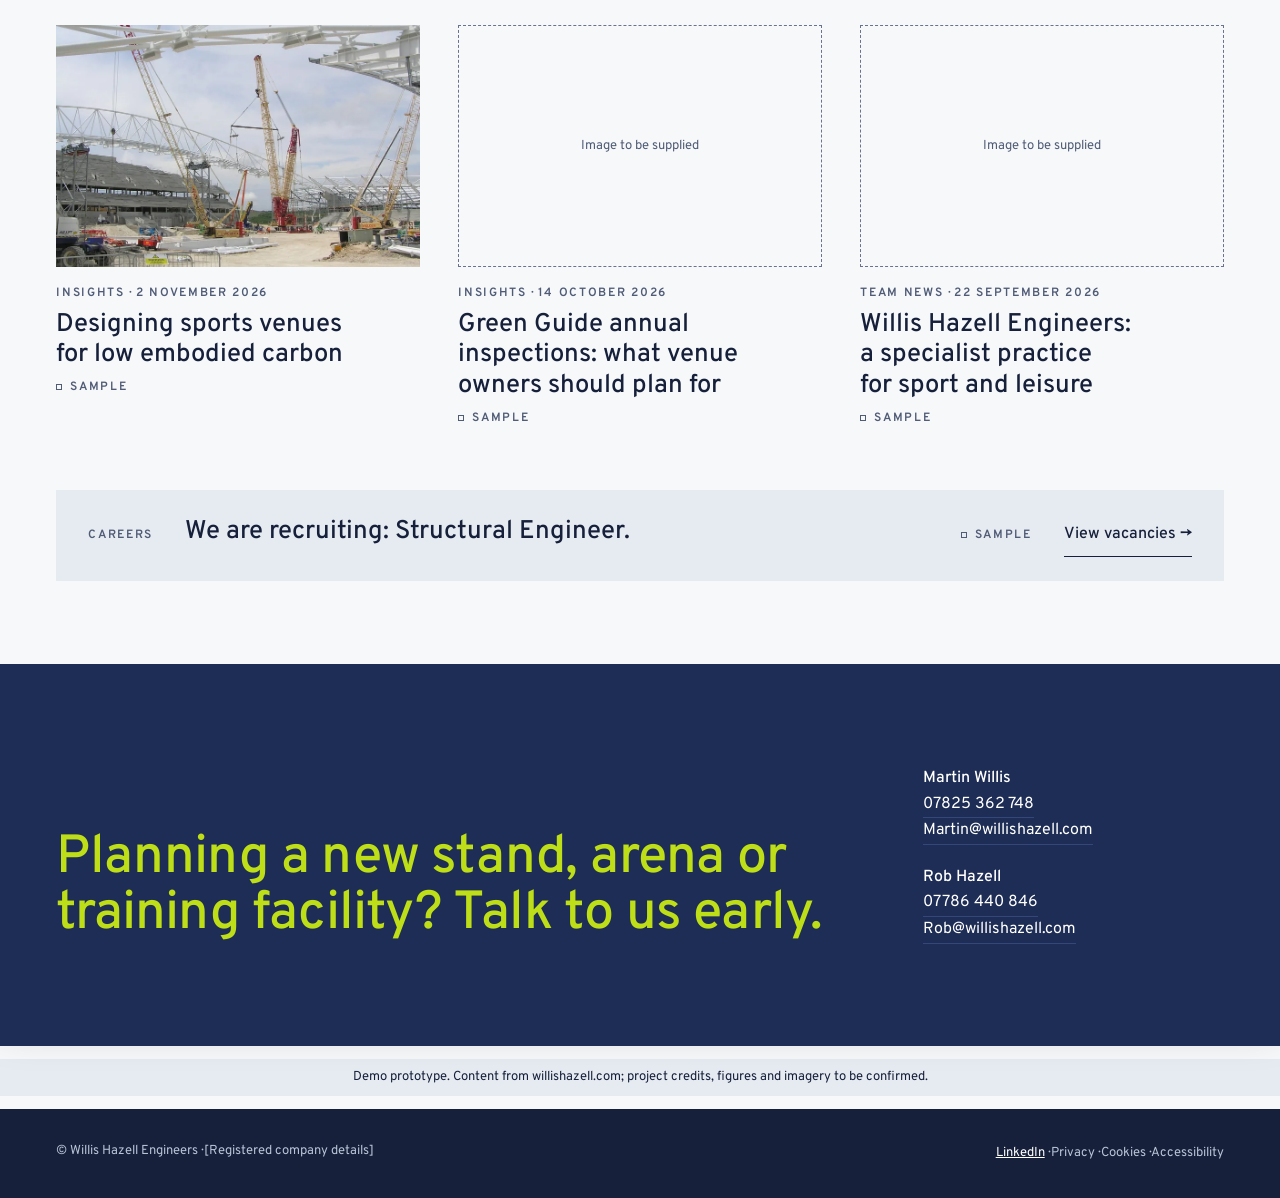
==== commit 25e1f9ab: "fix(qa): CONTENT-009 hero caption separates stock footage from Willis Hazell work Co-Authored-By: Cl" ====
--- a/index.html
+++ b/index.html
@@ -49,7 +49,7 @@
         </div>
       </div>
       <div class="hero-meta">
-        <p>Demo edit: stock footage (Mixkit; surf by Spencer Frost via Uppbeat)<br>and Willis Hazell project images</p>
+        <p>Demo edit. Stadium, crowd and surf footage: stock, not Willis Hazell projects<br>(Mixkit; surf by Spencer Frost via Uppbeat). Stills: Willis Hazell projects</p>
         <button class="pause" type="button" aria-label="Pause background video"></button>
       </div>
     </div>
--- a/css/site.css
+++ b/css/site.css
@@ -549,6 +549,8 @@
 }
 /* Services overview — layout A (editorial index, alternative) */
 .svc-alt-note{margin-top:18px}
+/* A11Y-008: small caption over the W collage stays at 4.5:1 or better */
+.w-mark-host .svc-alt-note{color:var(--ink-soft)}
 .a-svc{display:grid;grid-template-columns:repeat(12,minmax(0,1fr));gap:32px clamp(24px,3vw,48px);padding-block:clamp(56px,7vw,104px);border-top:1px solid var(--ink);align-items:start}
 .a-text{grid-column:1 / span 5;display:flex;flex-direction:column;gap:18px}
 .a-text p{margin:0}
@@ -615,10 +617,7 @@
 .w-split{display:flex;flex-wrap:wrap;align-items:center;gap:32px clamp(32px,5vw,80px)}
 .w-split > .w-text{flex:1 1 480px;min-width:0}
 .w-split > .w-photo{flex:0 1 clamp(320px,34vw,520px)}
-.cs-title > .w-photo{flex:1 1 240px;max-width:380px;align-self:center}
-.cs-inset .cs-title > .w-photo{display:none}
-.contact-band::after{content:"";flex:0 1 clamp(200px,20vw,320px);aspect-ratio:46.6/32.9;align-self:center;background:url(../assets/img/david-lloyd-800.webp) center/cover;-webkit-mask:url(../assets/img/w-mask.svg) center/contain no-repeat;mask:url(../assets/img/w-mask.svg) center/contain no-repeat}
-@media (max-width:760px){.w-split > .w-photo,.cs-title > .w-photo,.contact-band::after{display:none}}
+@media (max-width:760px){.w-split > .w-photo{display:none}}
 
 /* LinkedIn <-> website (brand review 001, item 3) */
 a.btn{text-decoration:none}
@@ -634,3 +633,23 @@
 .li-slot p{margin:0}
 .li-panel{margin-top:48px;padding:24px;border-top:3px solid var(--lime);background:var(--navy-tint);display:grid;gap:14px;justify-items:start}
 .li-panel p{margin:0}
+
+/* Projects: the concept and credits notes sit at the end of the list */
+.archive-notes{margin-top:clamp(40px,5vw,72px);display:grid;gap:12px}
+.archive-notes .credit-note{margin:0}
+
+/* Photo-filled W behind the header text (Who We Are): the W from the logo at 25% opacity, bottom right,
+   partly cropped by the header, like the brand guide cover. Hidden at 760px and below. */
+.w-mark-host{position:relative;overflow:hidden}
+.w-mark-host > *:not(.w-mark){position:relative;z-index:1}
+.w-mark{position:absolute;right:-6%;bottom:-18%;width:min(820px,64vw);opacity:.25;pointer-events:none;z-index:0}
+.w-mark svg{display:block;width:100%;height:auto}
+/* Who We Are: the W sits in a frame inside the header: clear of the navigation at the top, of the image below at the
+   bottom, and trimmed in line with that image's right edge */
+.w-mark.w-mark-about{top:clamp(32px,4vw,56px);bottom:clamp(40px,5vw,72px);right:var(--margin);width:min(640px,48vw);overflow:hidden}
+/* the W overhangs its frame by 56px on the right and is anchored to the bottom, so the frame trims its top
+   (a gap below the navigation) and its right edge (in line with the image below) */
+.w-mark.w-mark-about svg{position:absolute;right:-56px;bottom:0;width:calc(100% + 56px);height:auto}
+/* Projects: a different project in each stroke of the W, a touch stronger */
+.w-mark-collage{opacity:.30}
+@media (max-width:760px){.w-mark{display:none}}
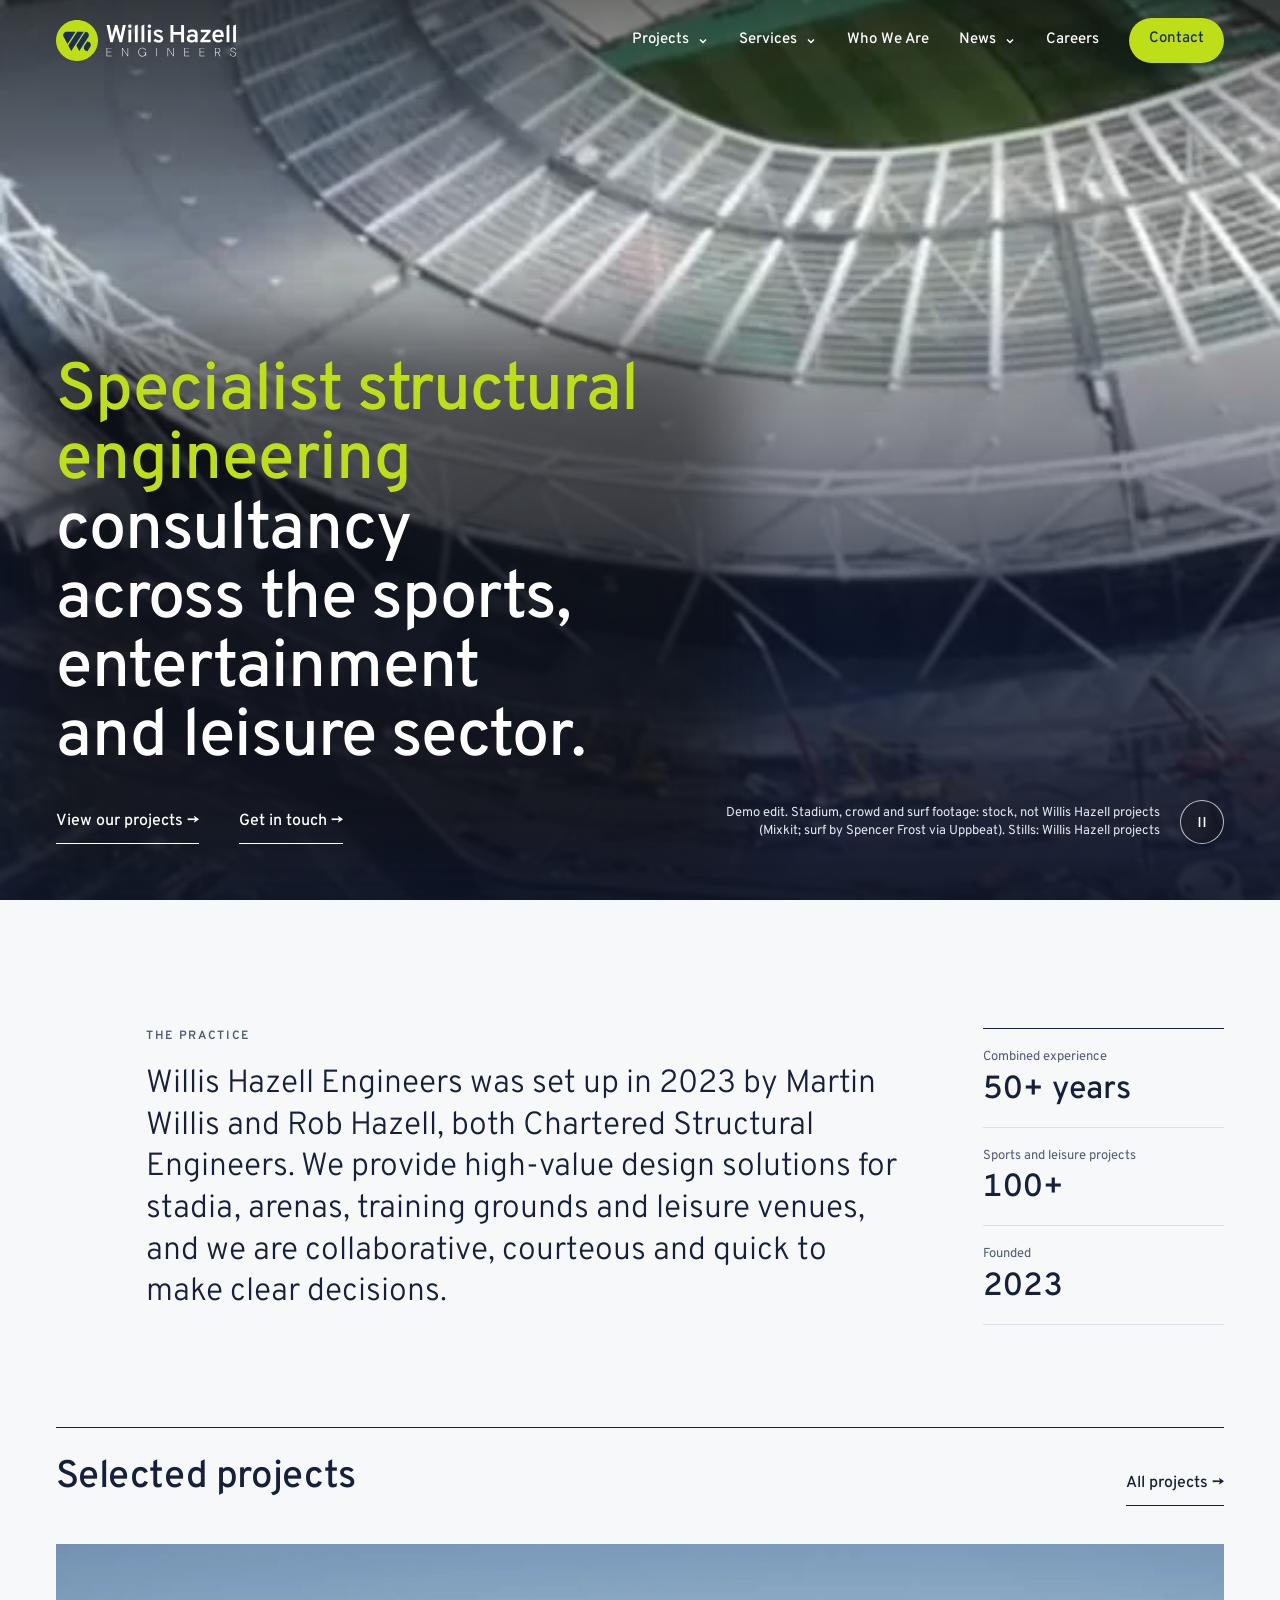
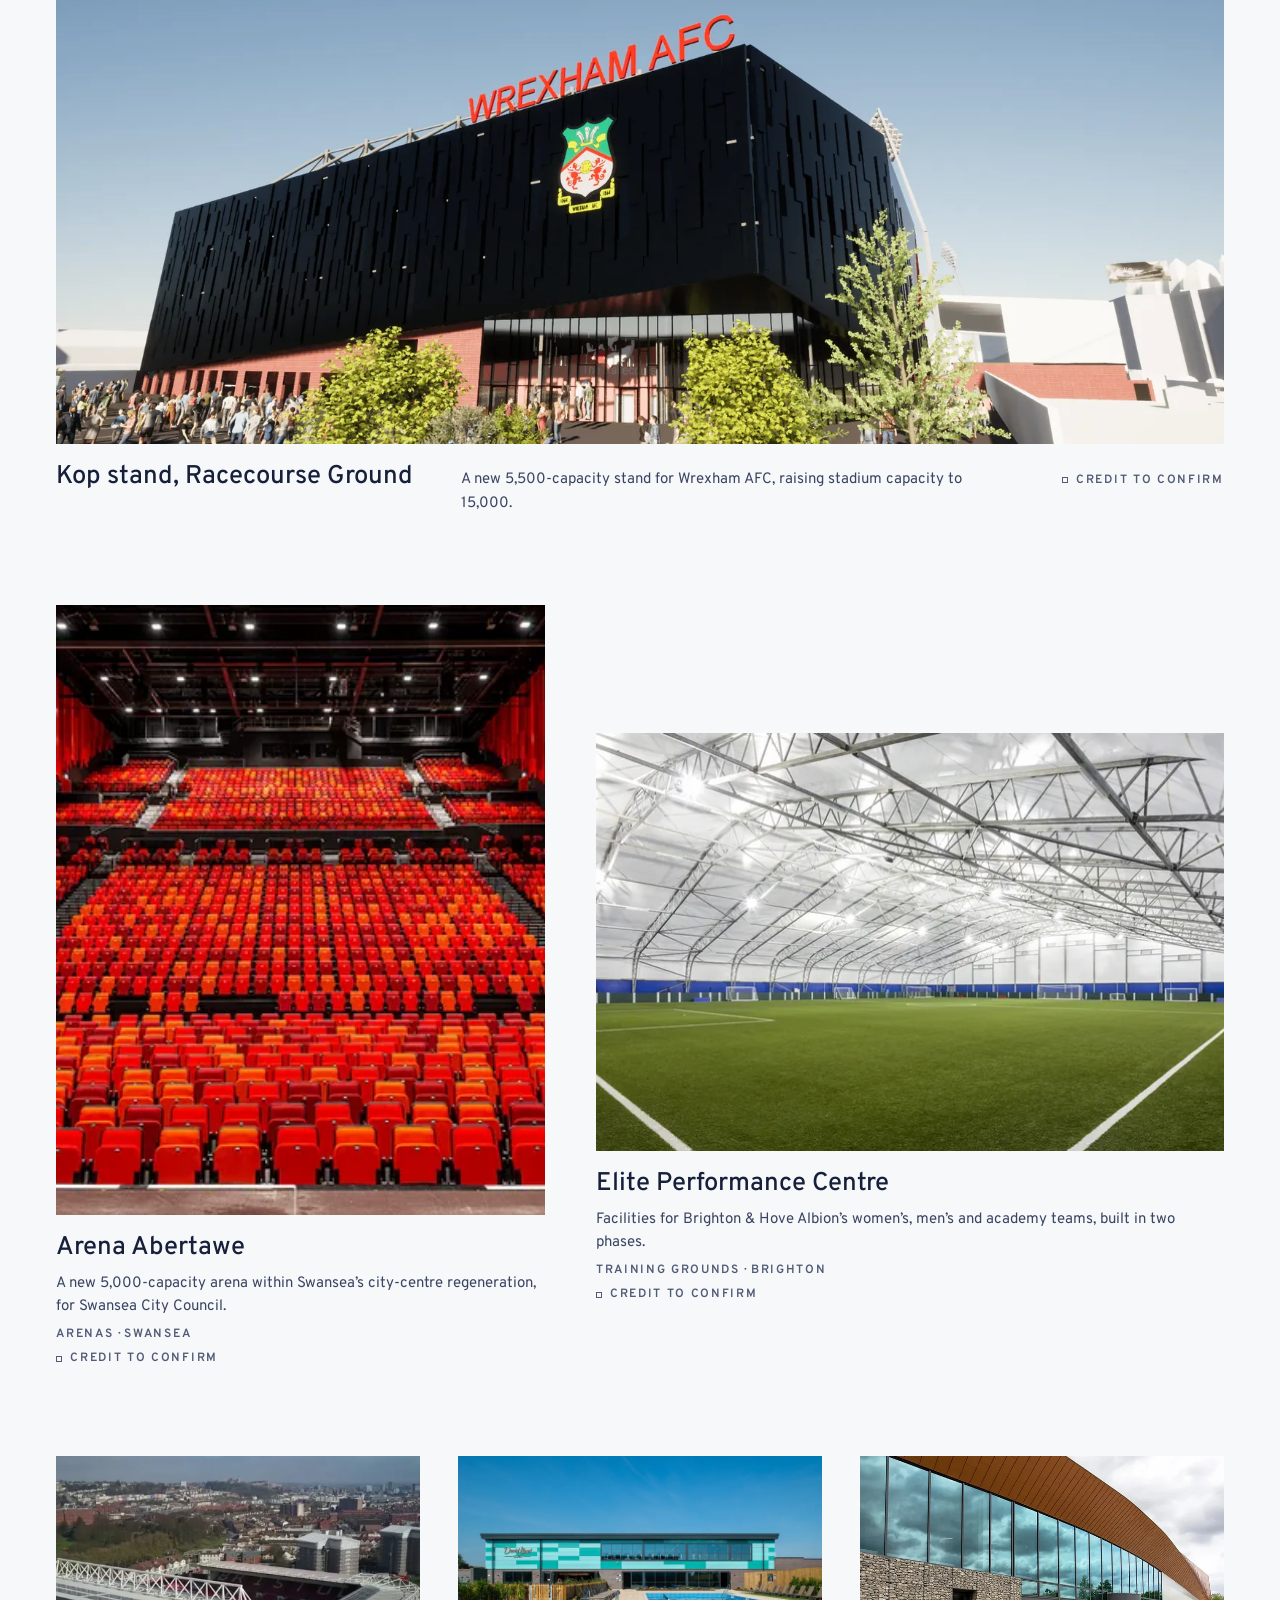
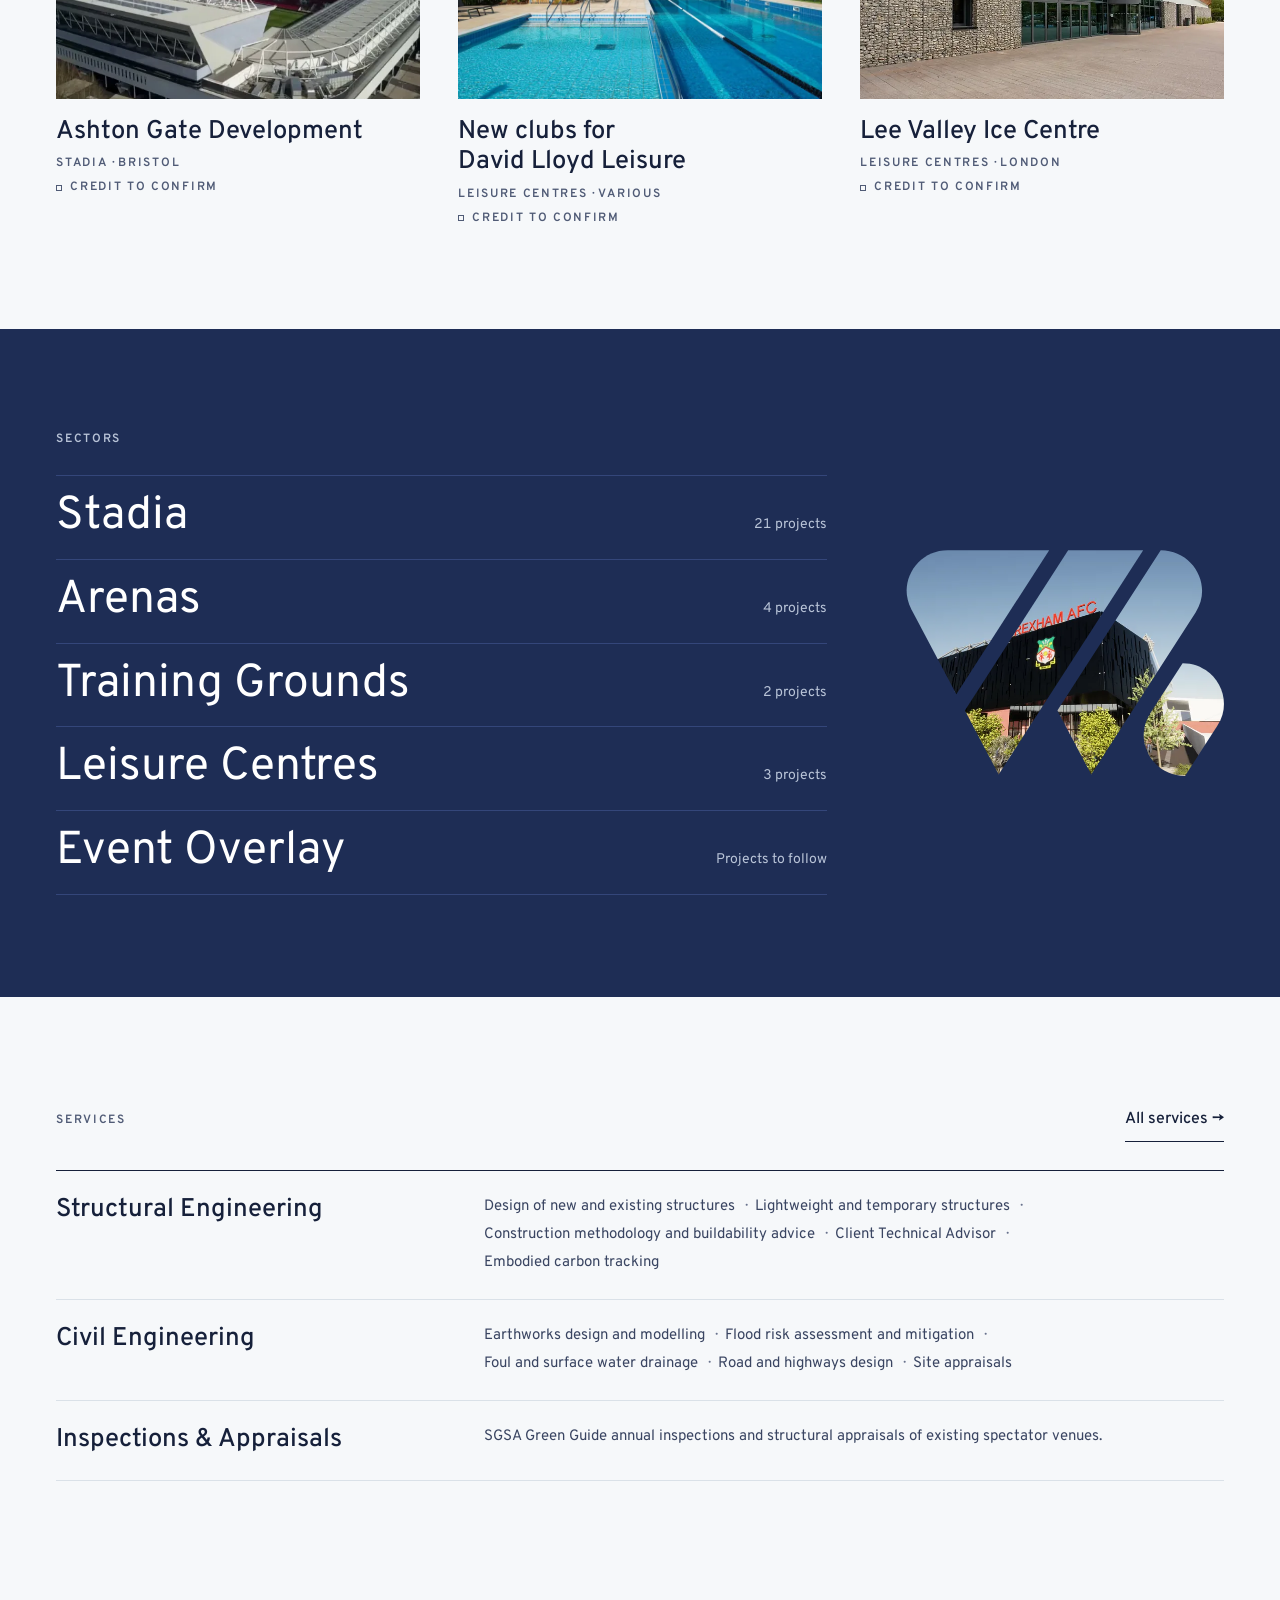
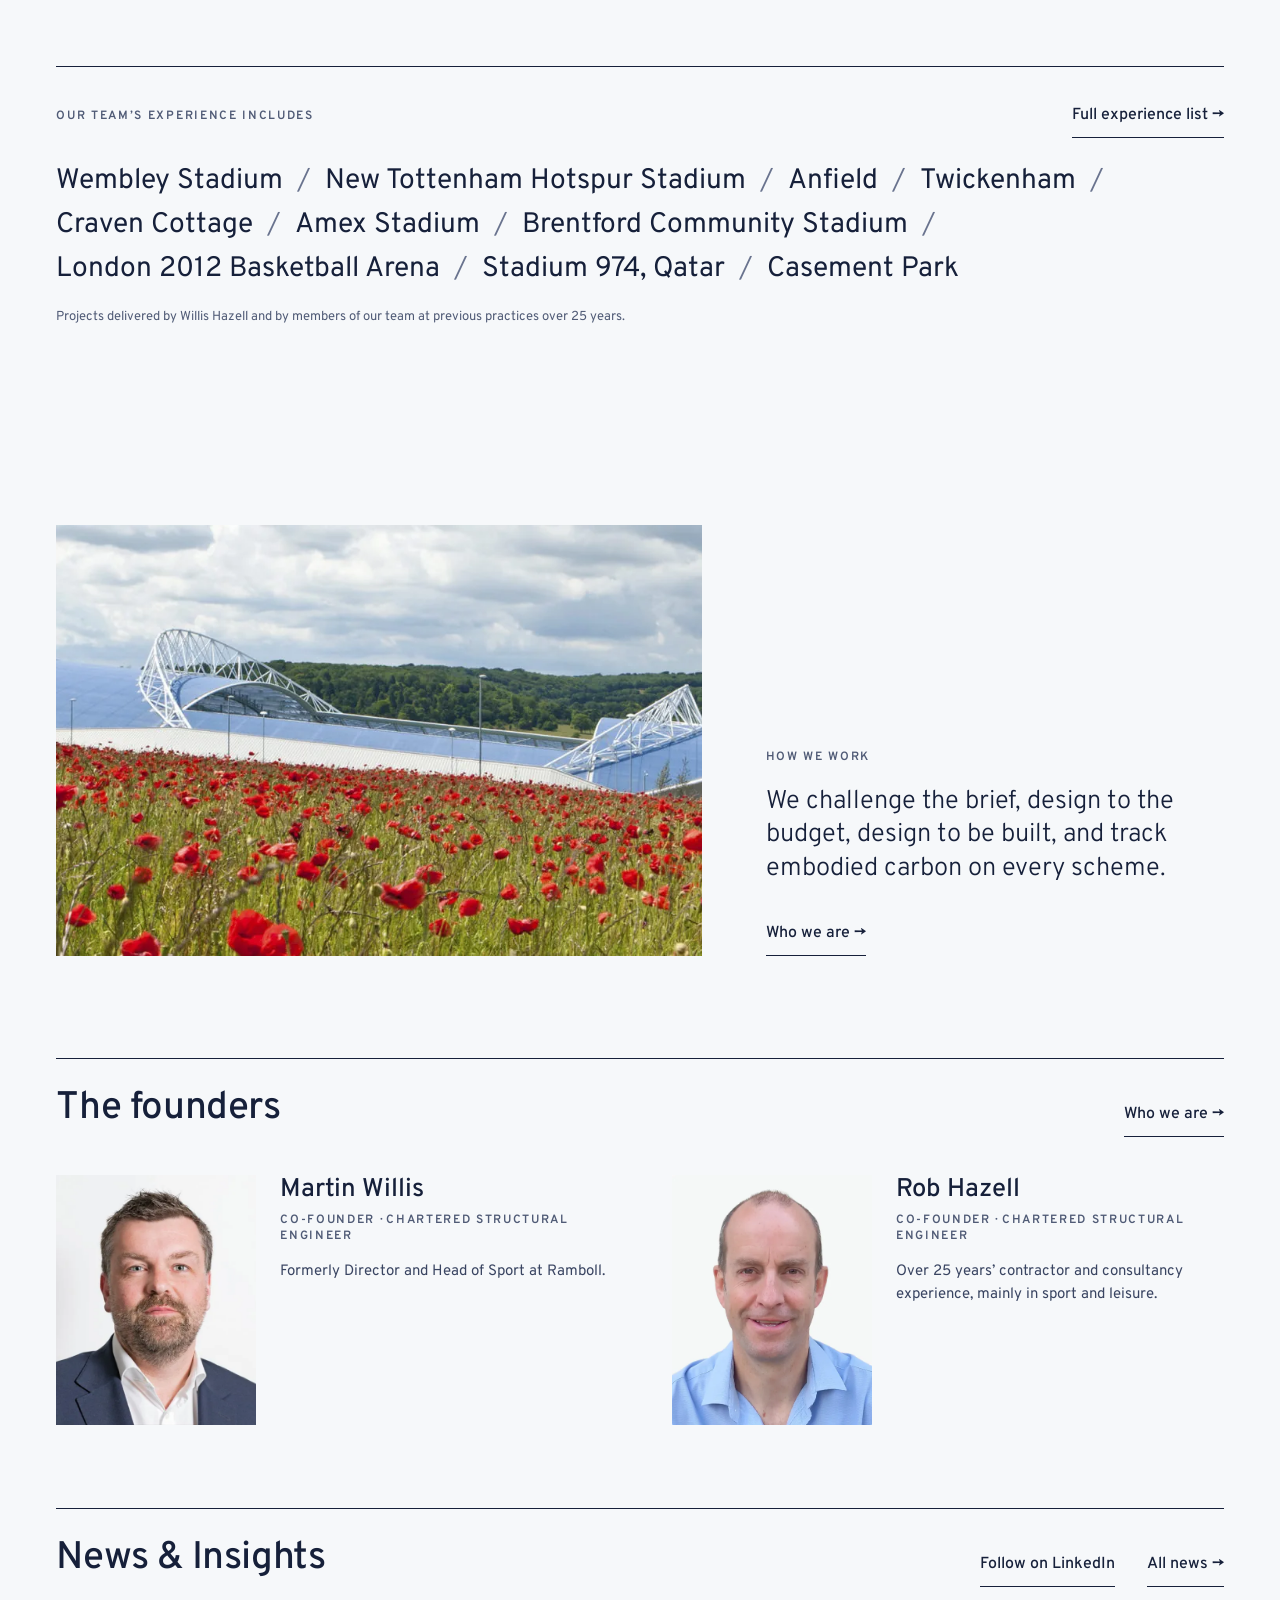
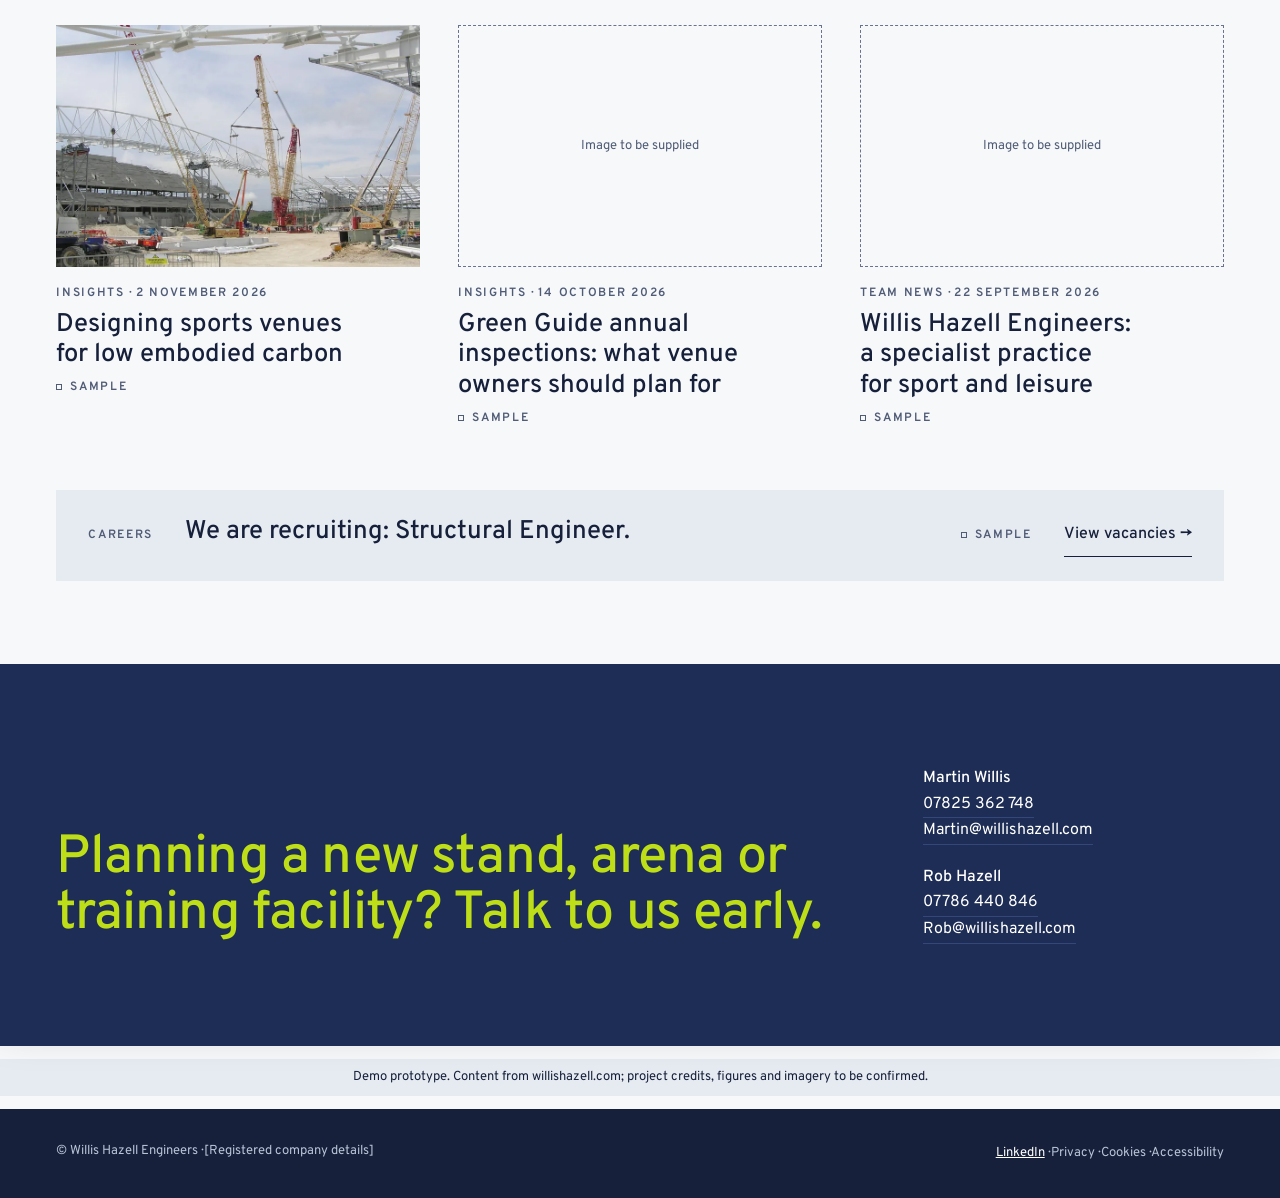
==== commit 8ef323a1: "feat(news): News dropdown with the staff demo; multi-select related projects - Every page: News gets" ====
--- a/index.html
+++ b/index.html
@@ -25,7 +25,7 @@
       <div class="nav-group"><a class="nav-top" href="projects.html">Projects</a><button class="nav-sub-btn" type="button" aria-expanded="false" aria-controls="nav-projects"><span class="visually-hidden">Projects pages</span><svg aria-hidden="true" width="10" height="10" viewBox="0 0 10 10" fill="none" stroke="currentColor" stroke-width="1.5"><path d="M2 3.5 5 6.5 8 3.5"/></svg></button><ul class="nav-sub" id="nav-projects"><li><a href="projects.html">Projects</a></li><li><a href="projects-alt.html">Projects (alternative)</a></li></ul></div>
       <div class="nav-group"><a class="nav-top" href="services.html">Services</a><button class="nav-sub-btn" type="button" aria-expanded="false" aria-controls="nav-services"><span class="visually-hidden">Services pages</span><svg aria-hidden="true" width="10" height="10" viewBox="0 0 10 10" fill="none" stroke="currentColor" stroke-width="1.5"><path d="M2 3.5 5 6.5 8 3.5"/></svg></button><ul class="nav-sub" id="nav-services"><li><a href="services.html">Services</a></li><li><a href="services-alt.html">Services (alternative)</a></li></ul></div>
       <a href="about.html">Who We Are</a>
-      <a href="news.html">News</a>
+      <div class="nav-group"><a class="nav-top" href="news.html">News</a><button class="nav-sub-btn" type="button" aria-expanded="false" aria-controls="nav-news"><span class="visually-hidden">News pages</span><svg aria-hidden="true" width="10" height="10" viewBox="0 0 10 10" fill="none" stroke="currentColor" stroke-width="1.5"><path d="M2 3.5 5 6.5 8 3.5"/></svg></button><ul class="nav-sub" id="nav-news"><li><a href="news.html">News</a></li><li class="nav-sub-label" aria-hidden="true">Staff demo · not on the live site</li><li><a href="add-news.html">Add a news story<span class="visually-hidden"> (staff demo, not on the live site)</span></a></li></ul></div>
       <a href="careers.html">Careers</a>
       <a class="nav-cta" href="#contact">Contact</a>
     </nav>
--- a/css/site.css
+++ b/css/site.css
@@ -105,6 +105,10 @@
 .hero::before{content:"";position:absolute;inset:0 0 auto;height:200px;background:linear-gradient(to bottom,rgba(16,17,16,.55),rgba(16,17,16,0));z-index:1}
 .hero::after{content:"";position:absolute;inset:auto 0 0;height:min(640px,82%);background:linear-gradient(to top,rgba(14,22,45,.9),rgba(14,22,45,.72) 45%,rgba(14,22,45,0));z-index:1}
 .hero-inner{position:relative;z-index:2;display:flex;flex-wrap:wrap;align-items:flex-end;justify-content:space-between;gap:24px 32px;padding-bottom:clamp(32px,5vw,56px)}
+/* A11Y-007: soft scrim behind the headline block so the lime and white words stay at 3:1+ over every frame */
+.hero-copy{position:relative}
+.hero-copy::before{content:"";position:absolute;inset:-4% -6%;background:rgba(16,17,16,.52);filter:blur(36px);z-index:-1;pointer-events:none}
+@media (max-width:420px){.hero-copy::before{inset:-6% -10%;background:rgba(16,17,16,.64)}}
 .hero-copy{flex:1 1 560px;max-width:920px}
 .hero .display-hero{margin-bottom:28px}
 .hero-actions{display:flex;flex-wrap:wrap;gap:4px 40px}
@@ -653,3 +657,95 @@
 /* Projects: a different project in each stroke of the W, a touch stronger */
 .w-mark-collage{opacity:.30}
 @media (max-width:760px){.w-mark{display:none}}
+
+/* ---------- "Add a news story" demo (add-news.html): a stand-in for the CMS editing screen ---------- */
+.ed-head{padding-top:clamp(32px,4vw,56px);padding-bottom:24px}
+.ed-head .intro{max-width:40em;font-size:clamp(18px,1.6vw,22px);line-height:1.45;margin-top:12px}
+.ed-note{margin-top:20px;max-width:56em;background:var(--navy-tint);border-left:4px solid var(--lime);padding:14px 18px;font-size:15px}
+.ed-note p{margin:0}
+.ed-examples{margin-top:24px}
+.ed-examples [role=group]{display:flex;flex-wrap:wrap;gap:10px;align-items:center;margin:8px 0}
+.ed-examples .btn{height:42px;font-size:15px}
+.ed-clear{background:none;border:0;border-bottom:1px solid currentColor;font:inherit;font-size:15px;cursor:pointer;padding:8px 0;margin-left:8px;color:var(--ink)}
+.ed-layout{display:grid;grid-template-columns:minmax(360px,5fr) 7fr;gap:clamp(24px,3vw,48px);align-items:start;padding-bottom:clamp(48px,6vw,96px)}
+.ed-form{min-width:0}
+.ed-card{background:var(--paper-raised);border:1px solid var(--stone-200);border-radius:4px;padding:20px 22px 8px;margin:0 0 20px;min-width:0}
+.ed-card > legend{font-weight:600;font-size:15px;letter-spacing:.02em;padding:0 6px;margin-left:-6px;float:left;width:100%;margin-bottom:12px}
+.ed-card > legend + *{clear:both}
+.ed-field{margin-bottom:16px;min-width:0}
+.ed-field label,.ed-sub > legend{display:block;font-weight:600;font-size:15px;margin-bottom:6px}
+.ed-req{font-weight:400;font-size:13px;color:var(--ink-soft);margin-left:6px}
+.ed-field input[type=text],.ed-field input[type=url],.ed-field input[type=date],.ed-field select,.ed-field textarea{width:100%;box-sizing:border-box;border:1px solid var(--stone-500);border-radius:2px;background:#fff;padding:10px 12px;font:inherit;font-size:16px;color:var(--ink)}
+.ed-field textarea{resize:vertical;line-height:1.5}
+.ed-field input:focus-visible,.ed-field select:focus-visible,.ed-field textarea:focus-visible{outline:2px solid var(--navy);outline-offset:0;border-color:var(--navy)}
+.ed-field [aria-invalid=true]{border-color:var(--error);box-shadow:inset 3px 0 0 var(--error)}
+.ed-hint,.ed-count{font-size:14px;color:var(--ink-soft);margin:6px 0 0;line-height:1.45}
+.ed-count{text-align:right;margin-top:2px}
+.ed-hint code{font-size:13px;background:var(--navy-tint);padding:1px 5px;border-radius:2px}
+.ed-err{color:var(--error);font-size:14px;font-weight:600;margin:6px 0 0}
+.ed-errors{border:2px solid var(--error);background:#FBEDEA;padding:12px 16px;margin-bottom:20px;font-size:15px}
+.ed-errors p{margin:0 0 6px}.ed-errors ul{margin:0;padding-left:20px}
+.ed-errors a{color:var(--error);font-weight:600}
+.ed-row{display:grid;grid-template-columns:repeat(3,minmax(0,1fr));gap:12px}
+.ed-sub{border:0;padding:0;margin:4px 0 16px;min-width:0}
+.ed-sub > legend{padding:0}
+.ed-checks{display:grid;grid-template-columns:repeat(auto-fill,minmax(220px,1fr));gap:4px 16px;margin-top:8px}
+.ed-check-line{display:flex;gap:10px;align-items:flex-start;font-size:15px;padding:6px 0;cursor:pointer}
+.ed-check-line input{width:18px;height:18px;margin-top:3px;accent-color:var(--navy);flex:none}
+.ed-library{display:grid;grid-template-columns:repeat(auto-fill,minmax(120px,1fr));gap:10px;margin:12px 0 16px}
+.ed-pic{position:relative;display:block;cursor:pointer;font-size:13px;line-height:1.3;color:var(--ink-soft)}
+.ed-pic input{position:absolute;opacity:0;width:1px;height:1px}
+.ed-pic img{display:block;width:100%;aspect-ratio:3/2;object-fit:cover;border:3px solid transparent;border-radius:3px;box-sizing:border-box;margin-bottom:4px}
+.ed-pic input:checked + img{border-color:var(--navy);box-shadow:0 0 0 2px var(--lime)}
+.ed-pic input:focus-visible + img{outline:2px solid var(--navy);outline-offset:2px}
+.ed-upload input[type=file]{font-size:15px;max-width:100%}
+.ed-photo-fields{border-top:1px solid var(--stone-200);padding-top:16px;margin-bottom:12px}
+.ed-photo-fields .tl{background:none;border:0;border-bottom:1px solid currentColor;font:inherit;font-size:15px;cursor:pointer;padding:0;color:var(--ink)}
+.ed-actions{display:flex;flex-wrap:wrap;gap:16px 24px;align-items:center;margin-top:4px}
+.ed-actions .btn{background:var(--lime);border-color:var(--lime);color:var(--ink);font-weight:600;min-width:160px}
+.ed-actions .btn:hover{background:#A9C914;border-color:#A9C914}
+.ed-status{margin-top:16px;font-size:15px;min-height:1.5em}
+.ed-status .tl{background:none;border:0;border-bottom:1px solid currentColor;font:inherit;font-size:15px;cursor:pointer;padding:0;color:var(--ink)}
+.ed-preview{position:sticky;top:88px;min-width:0}
+.ed-preview-bar{display:flex;justify-content:space-between;align-items:center;margin-bottom:10px}
+.ed-preview-bar .label{margin:0}
+.ed-toggle{display:inline-flex;border:1px solid var(--stone-500);border-radius:3px;overflow:hidden}
+.ed-toggle button{font:inherit;font-size:14px;padding:6px 14px;background:transparent;border:0;cursor:pointer;color:var(--ink)}
+.ed-toggle button[aria-pressed=true]{background:var(--navy);color:#fff}
+.ed-frame-box{position:relative;height:calc(100vh - 150px);min-height:480px;overflow:hidden;border:1px solid var(--stone-200);border-radius:6px;background:#E9EDF2;box-shadow:0 6px 24px rgba(22,32,58,.08)}
+.ed-frame-box iframe{position:absolute;top:0;left:0;border:0;transform-origin:0 0;background:var(--paper)}
+@media (max-width:1000px){
+  .ed-layout{grid-template-columns:1fr}
+  .ed-preview{position:static}
+  .ed-frame-box{height:70vh}
+}
+@media (max-width:560px){.ed-row{grid-template-columns:1fr}}
+.ed-entry{margin:16px 0 0}
+/* News dropdown: a labelled demo entry under News (staff page, not part of the live site's navigation) */
+.nav-sub li.nav-sub-label{font-size:12px;letter-spacing:.06em;text-transform:uppercase;color:var(--ink-soft);padding:12px 0 0;font-weight:500}
+.nav-sub li.nav-sub-label + li{border-top:0}
+@media (max-width:900px){.nav-sub li.nav-sub-label{color:var(--on-dark);opacity:.7;padding:14px 0 0 20px;font-size:12px}}
+/* Related projects with no case-study photo */
+.frame-plain{background:var(--navy-tint);display:grid;place-items:center}
+.rel-noimg{font-size:14px;letter-spacing:.04em;text-transform:uppercase;color:var(--navy);text-align:center;line-height:1.5;padding:12px}
+/* Add a news story: related projects multi-select */
+.ed-related{position:relative}
+.ed-chips{list-style:none;margin:10px 0 8px;padding:0;display:flex;flex-wrap:wrap;gap:8px}
+.ed-chips[hidden]{display:none}
+.ed-chips li{display:inline-flex;align-items:center;gap:4px;background:var(--navy);color:#fff;border-radius:999px;padding:4px 4px 4px 14px;font-size:14px;line-height:1.3;max-width:100%}
+.ed-chips li span{overflow:hidden;text-overflow:ellipsis;white-space:nowrap}
+.ed-chip-x{flex:none;display:inline-grid;place-items:center;width:28px;height:28px;border:0;border-radius:50%;background:transparent;color:#fff;cursor:pointer}
+.ed-chip-x:hover{background:rgba(255,255,255,.18)}
+.ed-chip-x:focus-visible{outline:2px solid var(--lime);outline-offset:1px}
+.ed-combo{position:relative}
+.ed-combo input{padding-right:40px!important}
+.ed-combo-btn{position:absolute;right:1px;top:1px;bottom:1px;width:38px;border:0;background:transparent;color:var(--ink);cursor:pointer;display:grid;place-items:center}
+.ed-combo input[aria-expanded=true] + .ed-combo-btn svg{transform:rotate(180deg)}
+.ed-listbox{position:absolute;left:0;right:0;top:calc(100% + 4px);z-index:30;max-height:300px;overflow:auto;margin:0;padding:4px 0;list-style:none;background:#fff;border:1px solid var(--stone-500);border-radius:3px;box-shadow:0 10px 28px rgba(22,32,58,.16)}
+.ed-listbox [role=option]{display:flex;gap:10px;align-items:flex-start;padding:8px 12px;cursor:pointer;font-size:15px;line-height:1.35}
+.ed-listbox [role=option] small{display:block;font-size:13px;color:var(--ink-soft);margin-top:1px}
+.ed-listbox [role=option]:hover,.ed-listbox [role=option].active{background:var(--navy-tint)}
+.ed-listbox [role=option].active{box-shadow:inset 3px 0 0 var(--navy)}
+.ed-tick{flex:none;width:18px;height:18px;margin-top:1px;border:1.5px solid var(--stone-500);border-radius:3px;background:#fff}
+.ed-listbox [aria-selected=true] .ed-tick{background:var(--navy) url("data:image/svg+xml,%3Csvg xmlns='http://www.w3.org/2000/svg' viewBox='0 0 12 12'%3E%3Cpath d='M2.5 6.2 5 8.6l4.6-5' fill='none' stroke='%23fff' stroke-width='1.8'/%3E%3C/svg%3E") center/12px no-repeat;border-color:var(--navy)}
+.ed-none{padding:10px 12px;font-size:15px;color:var(--ink-soft)}
